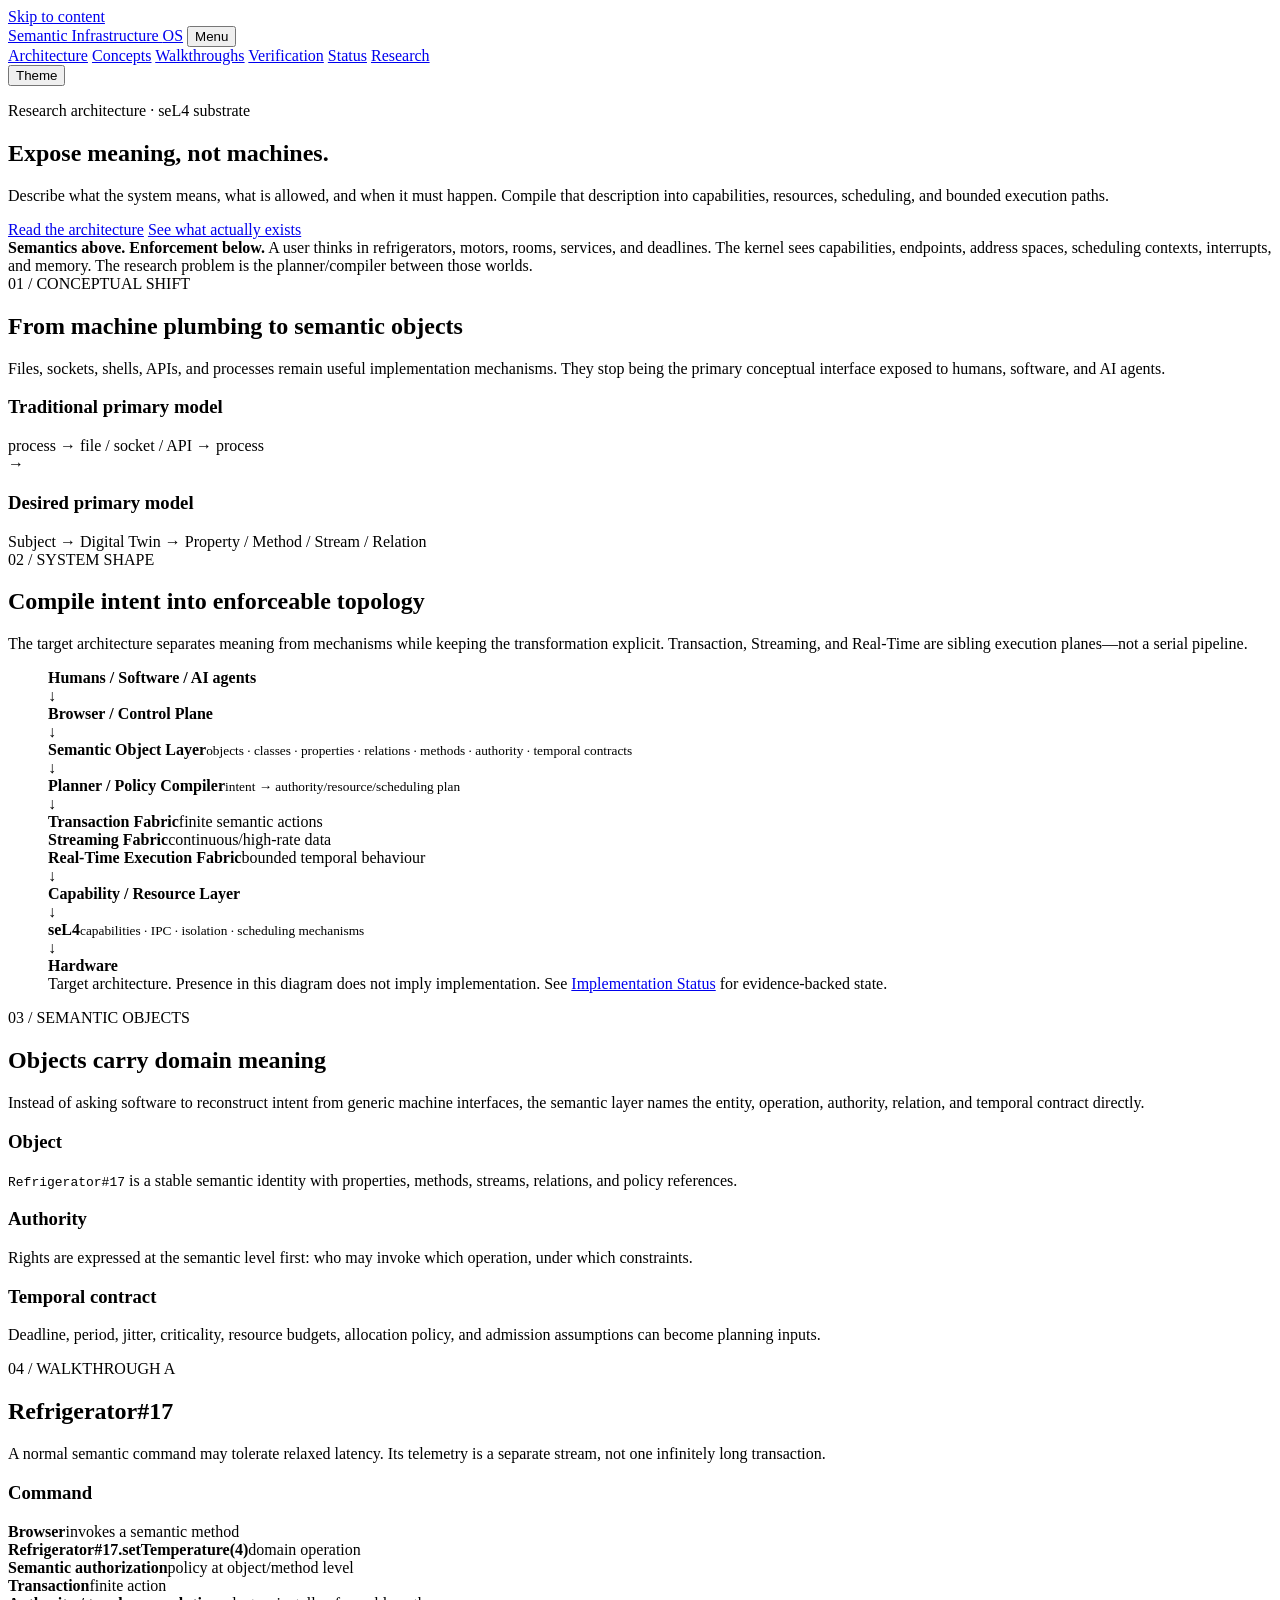
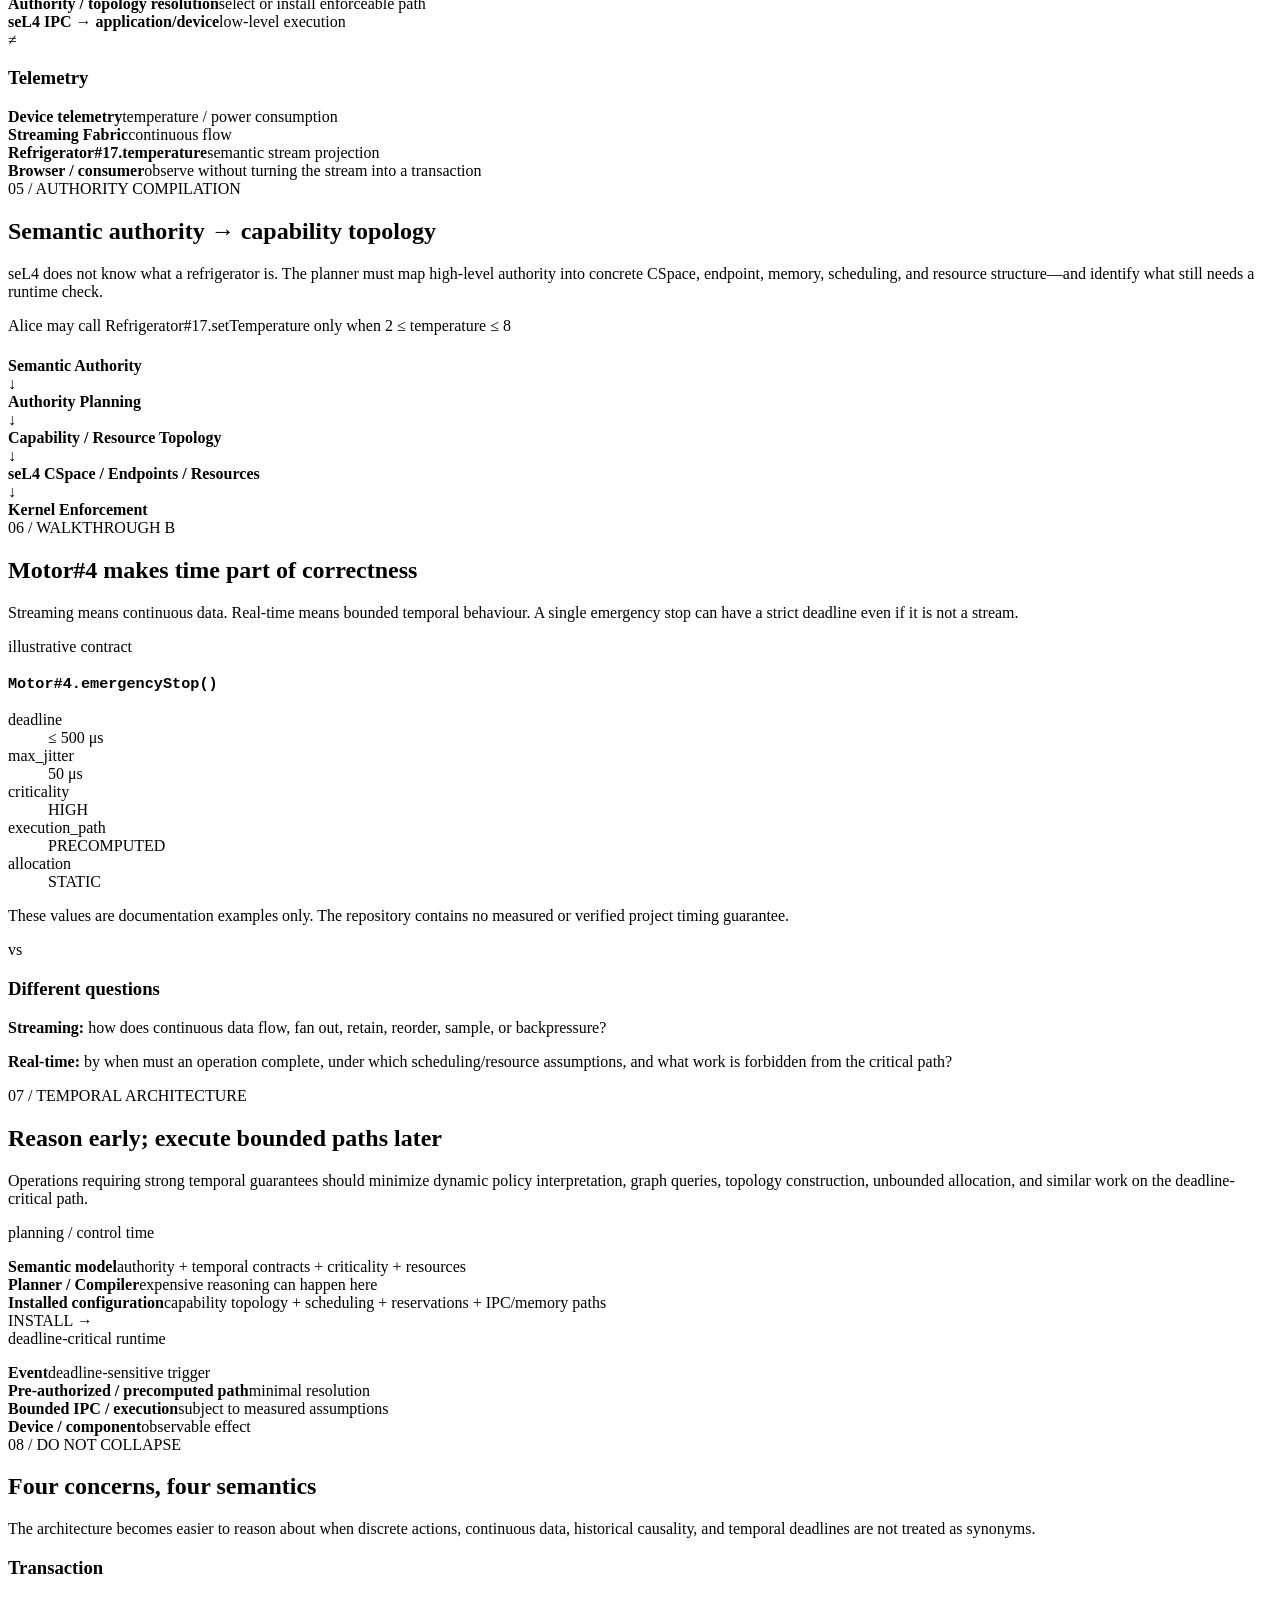
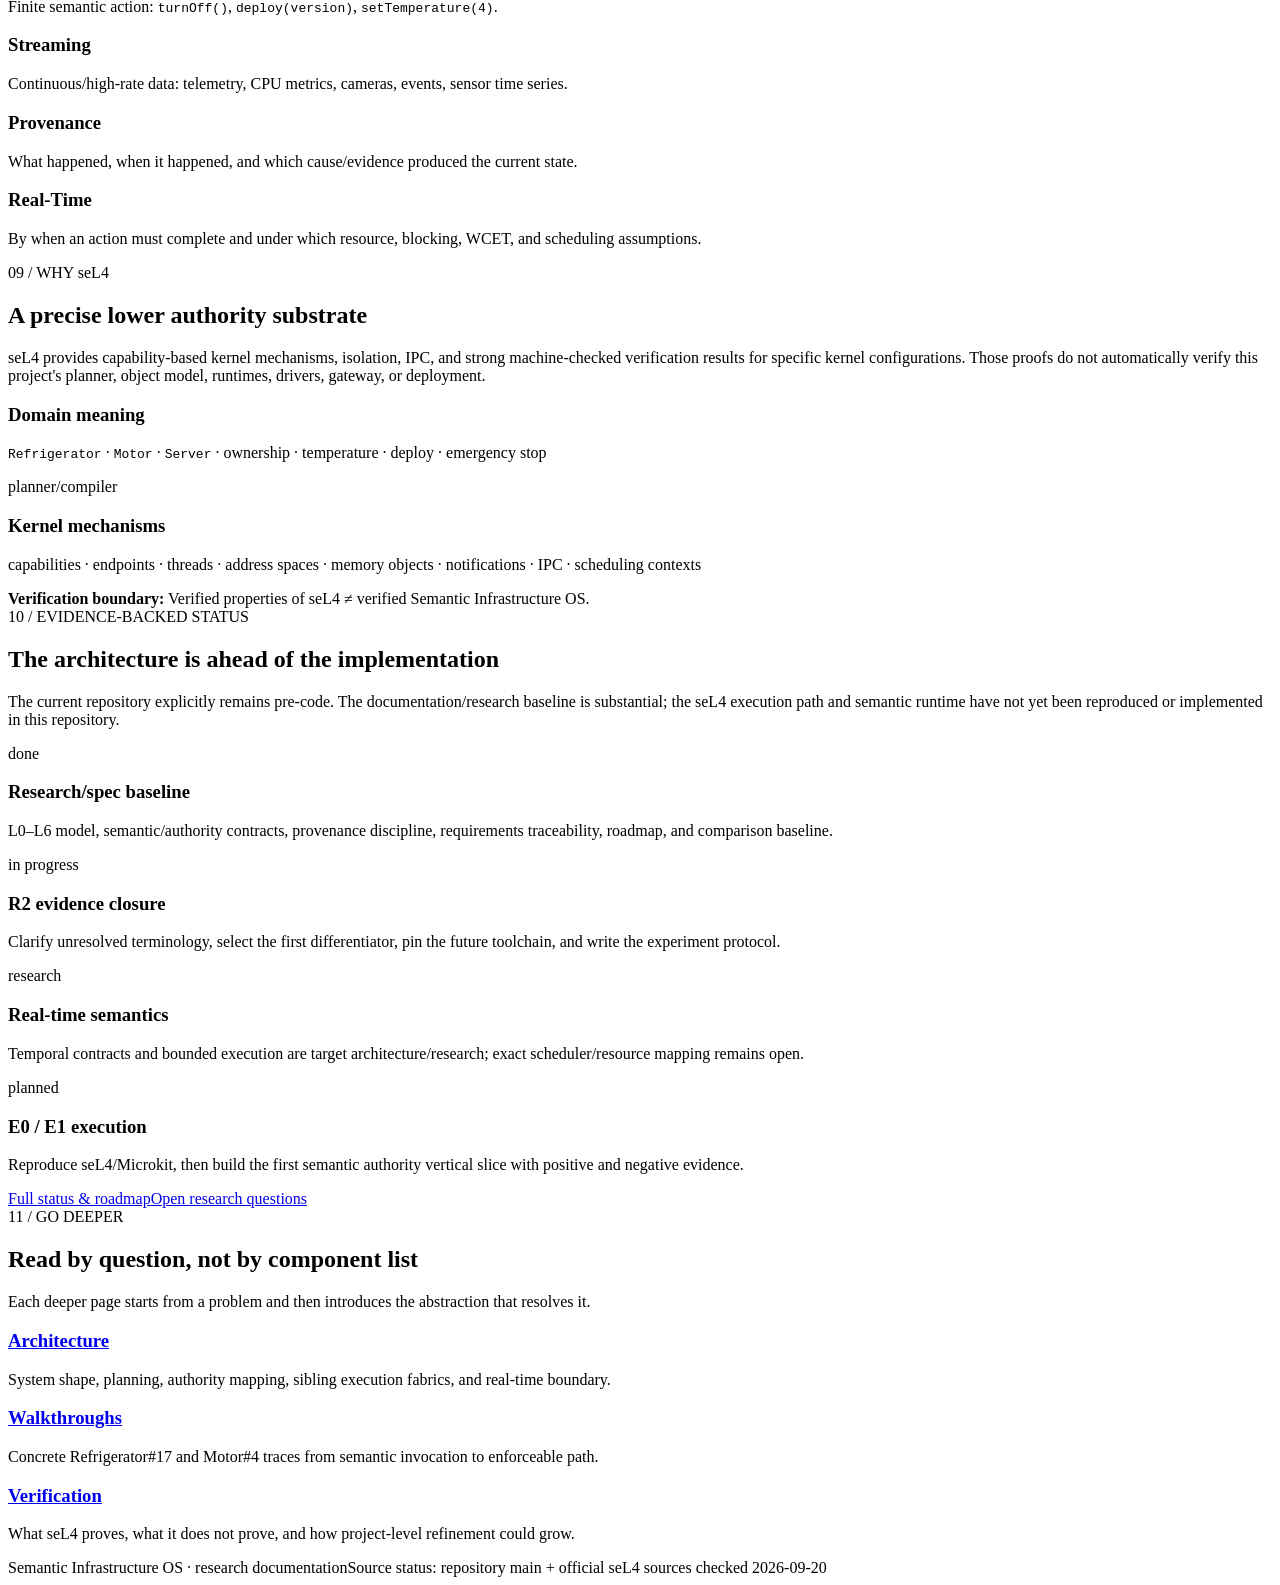
==== index.html @ 45f44ca2 "Publish index.html" ====
<!doctype html>
<html lang="en">
<head>
  <meta charset="utf-8">
  <meta name="viewport" content="width=device-width, initial-scale=1">
  <meta name="description" content="Semantic Infrastructure OS: semantic objects, authority, temporal planning, capability topology, and bounded execution on seL4.">
  <meta property="og:title" content="Semantic Infrastructure OS">
  <meta property="og:description" content="Semantics above. Enforcement below.">
  <title>Semantic Infrastructure OS — semantics above, enforcement below</title>
  <link rel="stylesheet" href="assets/styles.css">
  <script defer src="assets/site.js"></script>
</head>
<body>
<a class="skip-link" href="#content">Skip to content</a>
<header class="site-header">
  <div class="header-inner">
    <a class="brand" href="index.html">Semantic Infrastructure <span>OS</span></a>
    <button class="icon-button nav-toggle" data-nav-toggle aria-expanded="false" aria-label="Toggle navigation">Menu</button>
    <nav class="site-nav" data-nav aria-label="Primary">
      <a href="architecture.html">Architecture</a>
      <a href="concepts.html">Concepts</a>
      <a href="walkthroughs.html">Walkthroughs</a>
      <a href="verification.html">Verification</a>
      <a href="status.html">Status</a>
      <a href="research.html">Research</a>
    </nav>
    <button class="icon-button" data-theme-toggle aria-label="Toggle color theme">Theme</button>
  </div>
</header>
<main id="content">
  <section class="hero">
    <div>
      <p class="eyebrow">Research architecture · seL4 substrate</p>
      <h1>Expose meaning, not machines.</h1>
      <p class="lede">Describe what the system means, what is allowed, and when it must happen. Compile that description into capabilities, resources, scheduling, and bounded execution paths.</p>
      <div class="hero-actions">
        <a class="button primary" href="#architecture">Read the architecture</a>
        <a class="button" href="status.html">See what actually exists</a>
      </div>
    </div>
    <aside class="hero-aside">
      <strong>Semantics above. Enforcement below.</strong>
      A user thinks in refrigerators, motors, rooms, services, and deadlines. The kernel sees capabilities, endpoints, address spaces, scheduling contexts, interrupts, and memory. The research problem is the planner/compiler between those worlds.
    </aside>
  </section>

  <section class="section compact" id="problem">
    <div class="section-intro">
      <div><span class="kicker">01 / CONCEPTUAL SHIFT</span><h2>From machine plumbing to semantic objects</h2></div>
      <p>Files, sockets, shells, APIs, and processes remain useful implementation mechanisms. They stop being the primary conceptual interface exposed to humans, software, and AI agents.</p>
    </div>
    <div class="compare">
      <div class="panel">
        <h3>Traditional primary model</h3>
        <span class="code-line">process → file / socket / API → process</span>
      </div>
      <div class="compare-divider" aria-hidden="true">→</div>
      <div class="panel">
        <h3>Desired primary model</h3>
        <span class="code-line">Subject → Digital Twin → Property / Method / Stream / Relation</span>
      </div>
    </div>
  </section>

  <section class="section" id="architecture">
    <div class="section-intro">
      <div><span class="kicker">02 / SYSTEM SHAPE</span><h2>Compile intent into enforceable topology</h2></div>
      <p>The target architecture separates meaning from mechanisms while keeping the transformation explicit. Transaction, Streaming, and Real-Time are sibling execution planes—not a serial pipeline.</p>
    </div>
    <figure class="architecture" data-testid="main-architecture">
      <div class="arch-stack">
        <div class="arch-box"><strong>Humans / Software / AI agents</strong></div>
        <div class="arrow">↓</div>
        <div class="arch-box"><strong>Browser / Control Plane</strong></div>
        <div class="arrow">↓</div>
        <div class="arch-box semantic"><strong>Semantic Object Layer</strong><small>objects · classes · properties · relations · methods · authority · temporal contracts</small></div>
        <div class="arrow">↓</div>
        <div class="arch-box"><strong>Planner / Policy Compiler</strong><small>intent → authority/resource/scheduling plan</small></div>
        <div class="arrow">↓</div>
        <div class="execution-planes" aria-label="Sibling execution planes">
          <div class="execution-plane"><strong>Transaction Fabric</strong><span>finite semantic actions</span></div>
          <div class="execution-plane"><strong>Streaming Fabric</strong><span>continuous/high-rate data</span></div>
          <div class="execution-plane rt"><strong>Real-Time Execution Fabric</strong><span>bounded temporal behaviour</span></div>
        </div>
        <div class="arrow">↓</div>
        <div class="arch-box"><strong>Capability / Resource Layer</strong></div>
        <div class="arrow">↓</div>
        <div class="arch-box"><strong>seL4</strong><small>capabilities · IPC · isolation · scheduling mechanisms</small></div>
        <div class="arrow">↓</div>
        <div class="arch-box"><strong>Hardware</strong></div>
      </div>
      <figcaption class="arch-caption">Target architecture. Presence in this diagram does not imply implementation. See <a href="status.html">Implementation Status</a> for evidence-backed state.</figcaption>
    </figure>
  </section>

  <section class="section" id="semantic-model">
    <div class="section-intro">
      <div><span class="kicker">03 / SEMANTIC OBJECTS</span><h2>Objects carry domain meaning</h2></div>
      <p>Instead of asking software to reconstruct intent from generic machine interfaces, the semantic layer names the entity, operation, authority, relation, and temporal contract directly.</p>
    </div>
    <div class="card-grid">
      <article class="card"><h3>Object</h3><p><code>Refrigerator#17</code> is a stable semantic identity with properties, methods, streams, relations, and policy references.</p></article>
      <article class="card"><h3>Authority</h3><p>Rights are expressed at the semantic level first: who may invoke which operation, under which constraints.</p></article>
      <article class="card"><h3>Temporal contract</h3><p>Deadline, period, jitter, criticality, resource budgets, allocation policy, and admission assumptions can become planning inputs.</p></article>
    </div>
  </section>

  <section class="section" id="refrigerator">
    <div class="section-intro">
      <div><span class="kicker">04 / WALKTHROUGH A</span><h2>Refrigerator#17</h2></div>
      <p>A normal semantic command may tolerate relaxed latency. Its telemetry is a separate stream, not one infinitely long transaction.</p>
    </div>
    <div class="compare">
      <div class="panel">
        <h3>Command</h3>
        <div class="trace">
          <div class="trace-step"><div><strong>Browser</strong><span>invokes a semantic method</span></div></div>
          <div class="trace-step"><div><strong>Refrigerator#17.setTemperature(4)</strong><span>domain operation</span></div></div>
          <div class="trace-step"><div><strong>Semantic authorization</strong><span>policy at object/method level</span></div></div>
          <div class="trace-step"><div><strong>Transaction</strong><span>finite action</span></div></div>
          <div class="trace-step"><div><strong>Authority / topology resolution</strong><span>select or install enforceable path</span></div></div>
          <div class="trace-step"><div><strong>seL4 IPC → application/device</strong><span>low-level execution</span></div></div>
        </div>
      </div>
      <div class="compare-divider" aria-hidden="true">≠</div>
      <div class="panel">
        <h3>Telemetry</h3>
        <div class="trace">
          <div class="trace-step"><div><strong>Device telemetry</strong><span>temperature / power consumption</span></div></div>
          <div class="trace-step"><div><strong>Streaming Fabric</strong><span>continuous flow</span></div></div>
          <div class="trace-step"><div><strong>Refrigerator#17.temperature</strong><span>semantic stream projection</span></div></div>
          <div class="trace-step"><div><strong>Browser / consumer</strong><span>observe without turning the stream into a transaction</span></div></div>
        </div>
      </div>
    </div>
  </section>

  <section class="section" id="authority">
    <div class="section-intro">
      <div><span class="kicker">05 / AUTHORITY COMPILATION</span><h2>Semantic authority → capability topology</h2></div>
      <p>seL4 does not know what a refrigerator is. The planner must map high-level authority into concrete CSpace, endpoint, memory, scheduling, and resource structure—and identify what still needs a runtime check.</p>
    </div>
    <div class="panel">
      <p class="code-line">Alice may call Refrigerator#17.setTemperature only when 2 ≤ temperature ≤ 8</p>
      <div class="arch-stack" style="margin-top:1.4rem" data-testid="authority-diagram">
        <div class="arch-box semantic"><strong>Semantic Authority</strong></div><div class="arrow">↓</div>
        <div class="arch-box"><strong>Authority Planning</strong></div><div class="arrow">↓</div>
        <div class="arch-box"><strong>Capability / Resource Topology</strong></div><div class="arrow">↓</div>
        <div class="arch-box"><strong>seL4 CSpace / Endpoints / Resources</strong></div><div class="arrow">↓</div>
        <div class="arch-box"><strong>Kernel Enforcement</strong></div>
      </div>
    </div>
  </section>

  <section class="section" id="motor">
    <div class="section-intro">
      <div><span class="kicker">06 / WALKTHROUGH B</span><h2>Motor#4 makes time part of correctness</h2></div>
      <p>Streaming means continuous data. Real-time means bounded temporal behaviour. A single emergency stop can have a strict deadline even if it is not a stream.</p>
    </div>
    <div class="compare">
      <div class="panel">
        <span class="badge research">illustrative contract</span>
        <h3 style="margin-top:.9rem"><code>Motor#4.emergencyStop()</code></h3>
        <dl class="temporal-contract">
          <dt>deadline</dt><dd>≤ 500 μs</dd>
          <dt>max_jitter</dt><dd>50 μs</dd>
          <dt>criticality</dt><dd>HIGH</dd>
          <dt>execution_path</dt><dd>PRECOMPUTED</dd>
          <dt>allocation</dt><dd>STATIC</dd>
        </dl>
        <p class="arch-caption">These values are documentation examples only. The repository contains no measured or verified project timing guarantee.</p>
      </div>
      <div class="compare-divider" aria-hidden="true">vs</div>
      <div class="panel">
        <h3>Different questions</h3>
        <p><strong>Streaming:</strong> how does continuous data flow, fan out, retain, reorder, sample, or backpressure?</p>
        <p><strong>Real-time:</strong> by when must an operation complete, under which scheduling/resource assumptions, and what work is forbidden from the critical path?</p>
      </div>
    </div>
  </section>

  <section class="section" id="planning-runtime">
    <div class="section-intro">
      <div><span class="kicker">07 / TEMPORAL ARCHITECTURE</span><h2>Reason early; execute bounded paths later</h2></div>
      <p>Operations requiring strong temporal guarantees should minimize dynamic policy interpretation, graph queries, topology construction, unbounded allocation, and similar work on the deadline-critical path.</p>
    </div>
    <div class="compare" data-testid="planning-runtime-diagram">
      <div class="panel">
        <span class="badge research">planning / control time</span>
        <div class="trace" style="margin-top:1rem">
          <div class="trace-step"><div><strong>Semantic model</strong><span>authority + temporal contracts + criticality + resources</span></div></div>
          <div class="trace-step"><div><strong>Planner / Compiler</strong><span>expensive reasoning can happen here</span></div></div>
          <div class="trace-step"><div><strong>Installed configuration</strong><span>capability topology + scheduling + reservations + IPC/memory paths</span></div></div>
        </div>
      </div>
      <div class="compare-divider" aria-hidden="true">INSTALL →</div>
      <div class="panel">
        <span class="badge planned">deadline-critical runtime</span>
        <div class="trace" style="margin-top:1rem">
          <div class="trace-step"><div><strong>Event</strong><span>deadline-sensitive trigger</span></div></div>
          <div class="trace-step"><div><strong>Pre-authorized / precomputed path</strong><span>minimal resolution</span></div></div>
          <div class="trace-step"><div><strong>Bounded IPC / execution</strong><span>subject to measured assumptions</span></div></div>
          <div class="trace-step"><div><strong>Device / component</strong><span>observable effect</span></div></div>
        </div>
      </div>
    </div>
  </section>

  <section class="section" id="four-concerns">
    <div class="section-intro">
      <div><span class="kicker">08 / DO NOT COLLAPSE</span><h2>Four concerns, four semantics</h2></div>
      <p>The architecture becomes easier to reason about when discrete actions, continuous data, historical causality, and temporal deadlines are not treated as synonyms.</p>
    </div>
    <div class="status-grid">
      <article class="card"><h3>Transaction</h3><p>Finite semantic action: <code>turnOff()</code>, <code>deploy(version)</code>, <code>setTemperature(4)</code>.</p></article>
      <article class="card"><h3>Streaming</h3><p>Continuous/high-rate data: telemetry, CPU metrics, cameras, events, sensor time series.</p></article>
      <article class="card"><h3>Provenance</h3><p>What happened, when it happened, and which cause/evidence produced the current state.</p></article>
      <article class="card"><h3>Real-Time</h3><p>By when an action must complete and under which resource, blocking, WCET, and scheduling assumptions.</p></article>
    </div>
  </section>

  <section class="section" id="sel4">
    <div class="section-intro">
      <div><span class="kicker">09 / WHY seL4</span><h2>A precise lower authority substrate</h2></div>
      <p>seL4 provides capability-based kernel mechanisms, isolation, IPC, and strong machine-checked verification results for specific kernel configurations. Those proofs do not automatically verify this project's planner, object model, runtimes, drivers, gateway, or deployment.</p>
    </div>
    <div class="compare">
      <div class="panel"><h3>Domain meaning</h3><p><code>Refrigerator</code> · <code>Motor</code> · <code>Server</code> · ownership · temperature · deploy · emergency stop</p></div>
      <div class="compare-divider" aria-hidden="true">planner/compiler</div>
      <div class="panel"><h3>Kernel mechanisms</h3><p>capabilities · endpoints · threads · address spaces · memory objects · notifications · IPC · scheduling contexts</p></div>
    </div>
    <div class="callout" style="margin-top:1rem"><strong>Verification boundary:</strong> Verified properties of seL4 ≠ verified Semantic Infrastructure OS.</div>
  </section>

  <section class="section" id="status">
    <div class="section-intro">
      <div><span class="kicker">10 / EVIDENCE-BACKED STATUS</span><h2>The architecture is ahead of the implementation</h2></div>
      <p>The current repository explicitly remains pre-code. The documentation/research baseline is substantial; the seL4 execution path and semantic runtime have not yet been reproduced or implemented in this repository.</p>
    </div>
    <div class="status-grid">
      <article class="card status-card done"><span class="status-label done">done</span><h3>Research/spec baseline</h3><p>L0–L6 model, semantic/authority contracts, provenance discipline, requirements traceability, roadmap, and comparison baseline.</p></article>
      <article class="card status-card progress"><span class="status-label progress">in progress</span><h3>R2 evidence closure</h3><p>Clarify unresolved terminology, select the first differentiator, pin the future toolchain, and write the experiment protocol.</p></article>
      <article class="card status-card research"><span class="status-label research">research</span><h3>Real-time semantics</h3><p>Temporal contracts and bounded execution are target architecture/research; exact scheduler/resource mapping remains open.</p></article>
      <article class="card status-card planned"><span class="status-label planned">planned</span><h3>E0 / E1 execution</h3><p>Reproduce seL4/Microkit, then build the first semantic authority vertical slice with positive and negative evidence.</p></article>
    </div>
    <div class="hero-actions"><a class="button primary" href="status.html">Full status & roadmap</a><a class="button" href="research.html">Open research questions</a></div>
  </section>

  <section class="section" id="entry-points">
    <div class="section-intro">
      <div><span class="kicker">11 / GO DEEPER</span><h2>Read by question, not by component list</h2></div>
      <p>Each deeper page starts from a problem and then introduces the abstraction that resolves it.</p>
    </div>
    <div class="card-grid">
      <article class="card"><h3><a href="architecture.html">Architecture</a></h3><p>System shape, planning, authority mapping, sibling execution fabrics, and real-time boundary.</p></article>
      <article class="card"><h3><a href="walkthroughs.html">Walkthroughs</a></h3><p>Concrete Refrigerator#17 and Motor#4 traces from semantic invocation to enforceable path.</p></article>
      <article class="card"><h3><a href="verification.html">Verification</a></h3><p>What seL4 proves, what it does not prove, and how project-level refinement could grow.</p></article>
    </div>
  </section>
</main>
<footer class="site-footer"><div class="footer-inner"><span>Semantic Infrastructure OS · research documentation</span><span>Source status: repository main + official seL4 sources checked 2026-09-20</span></div></footer>
</body>
</html>
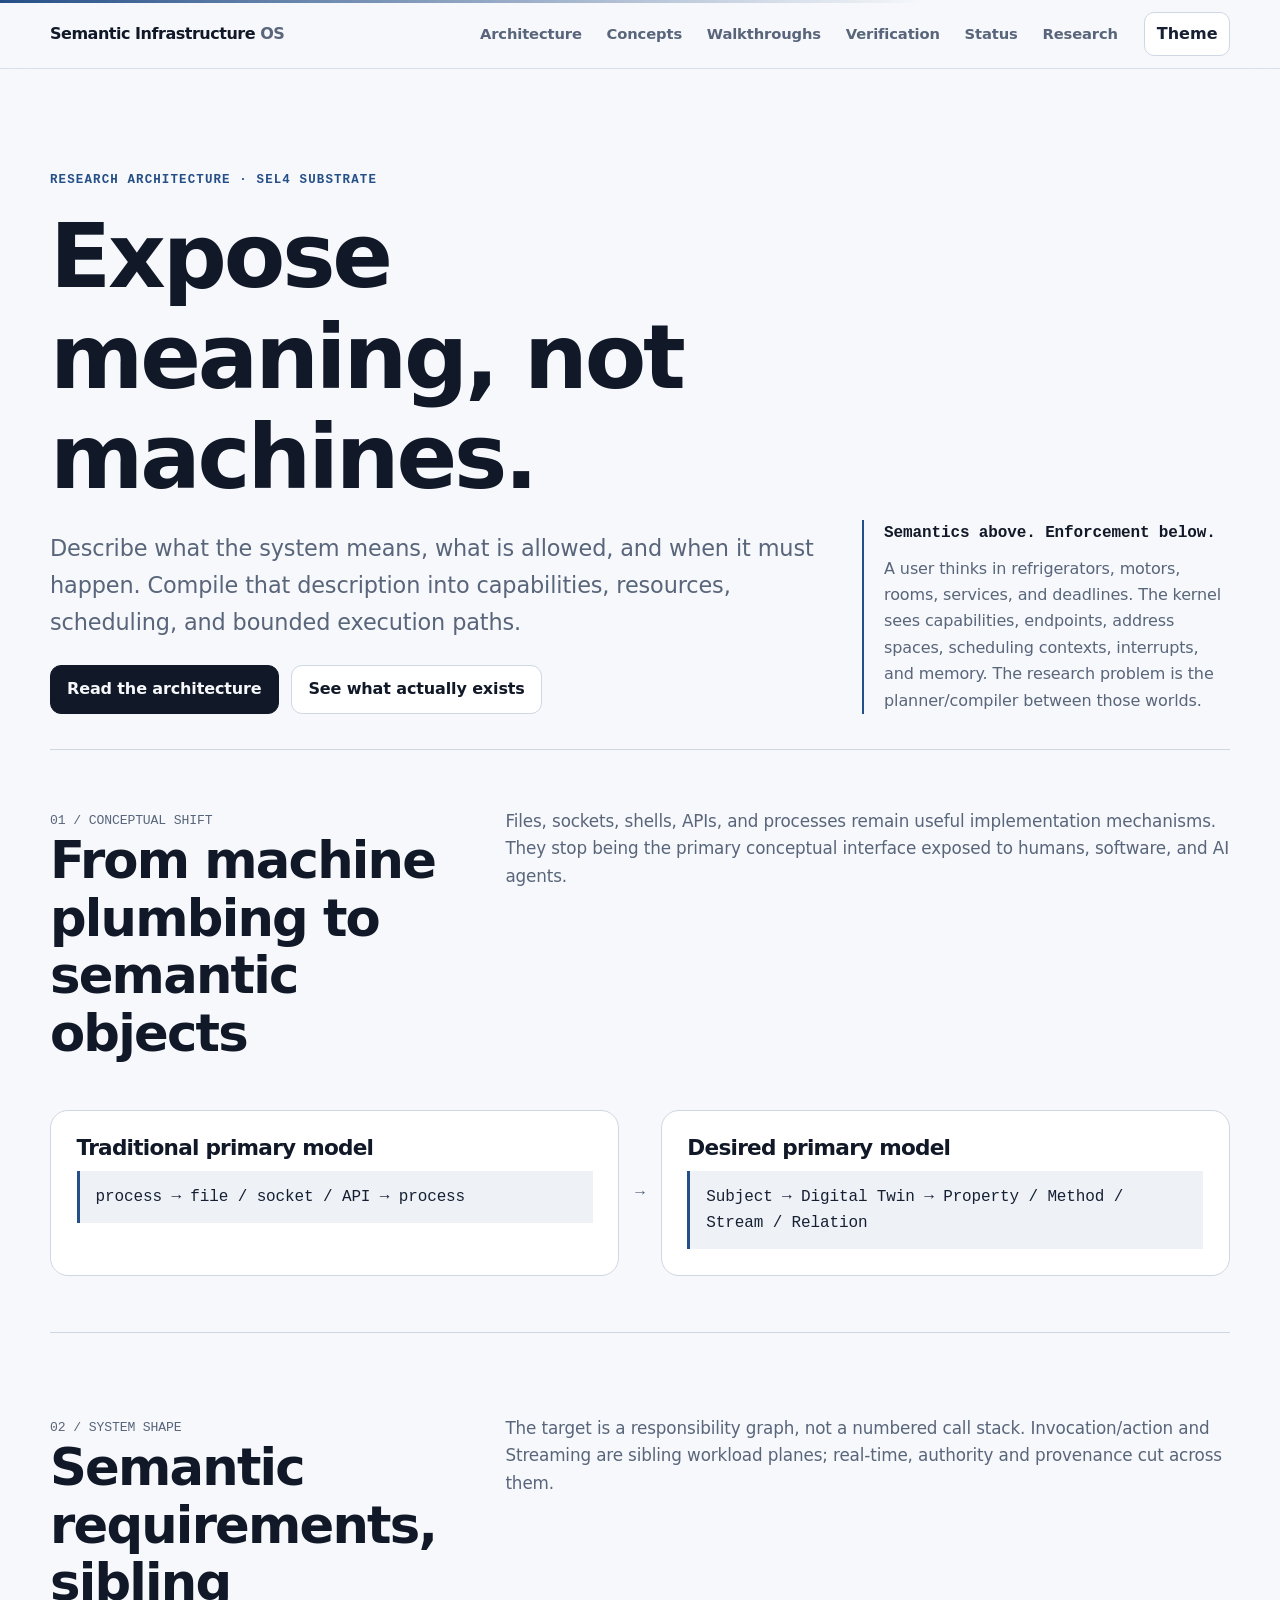
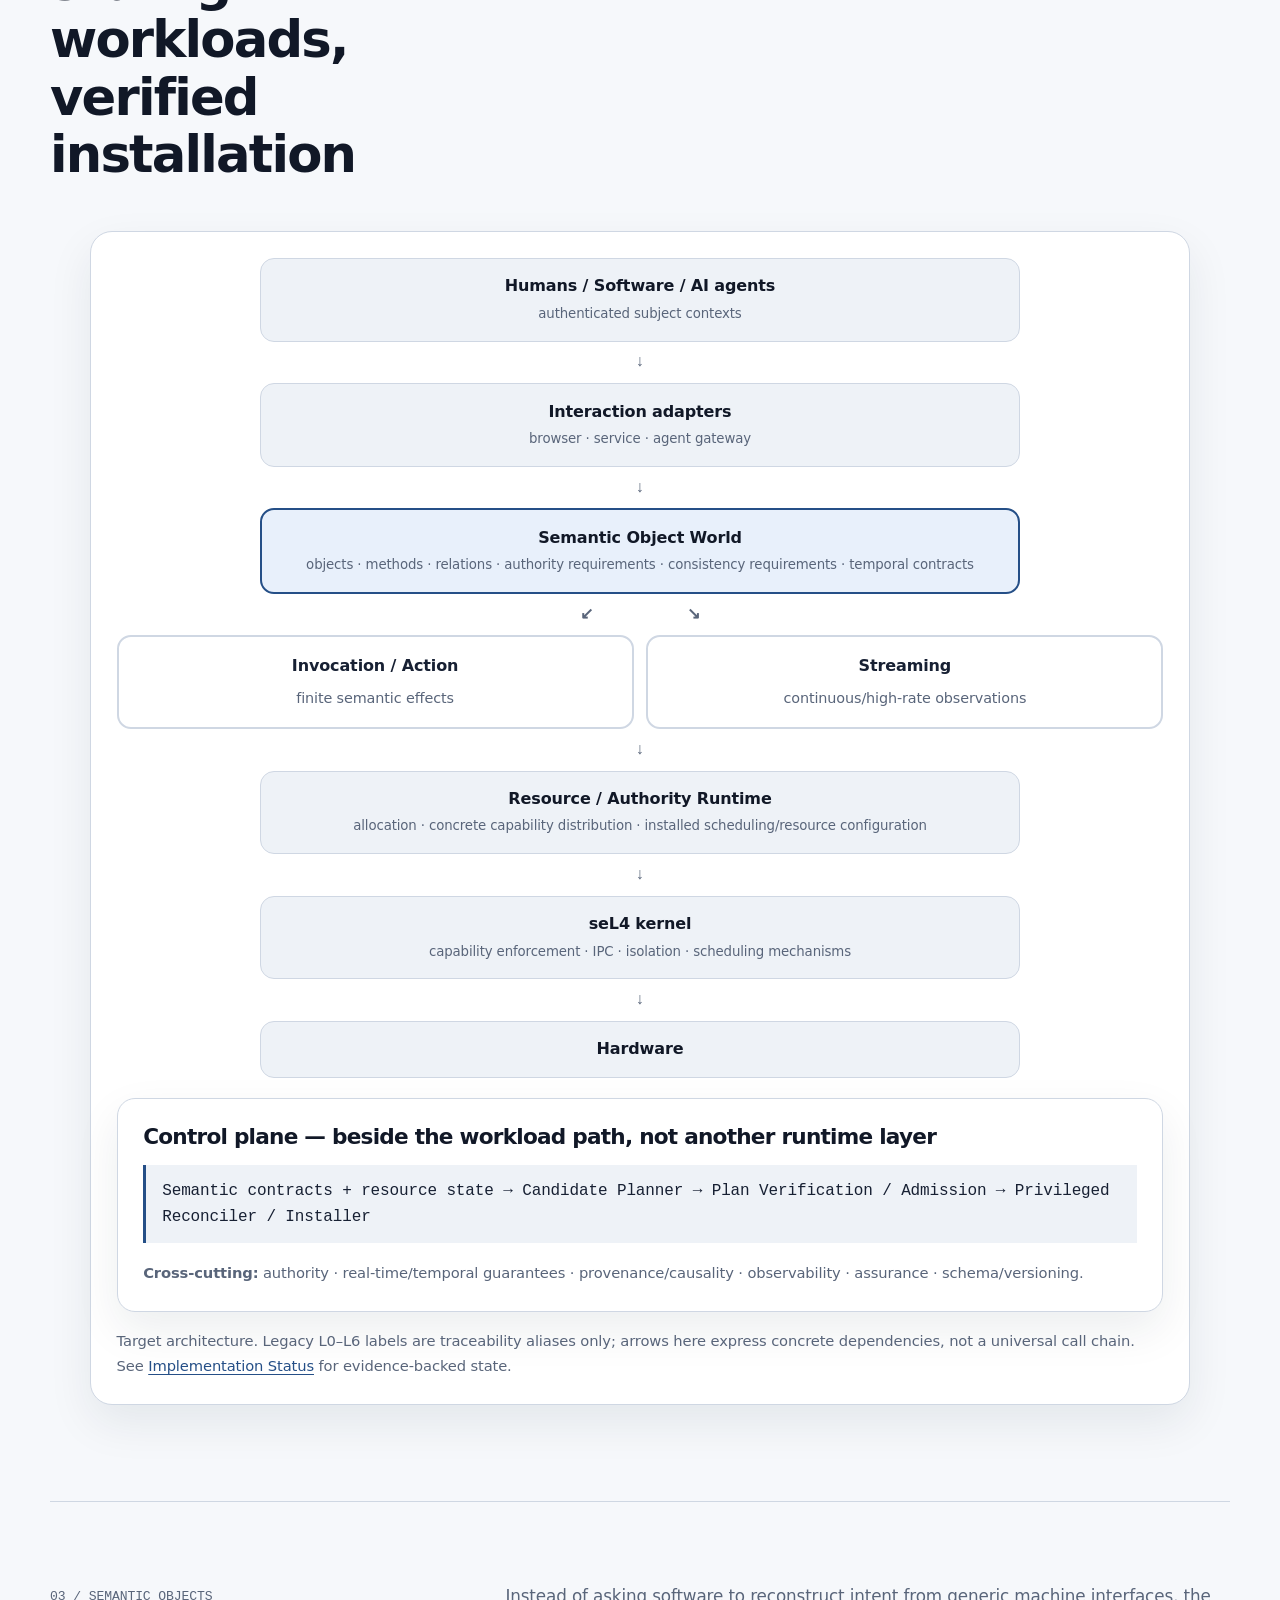
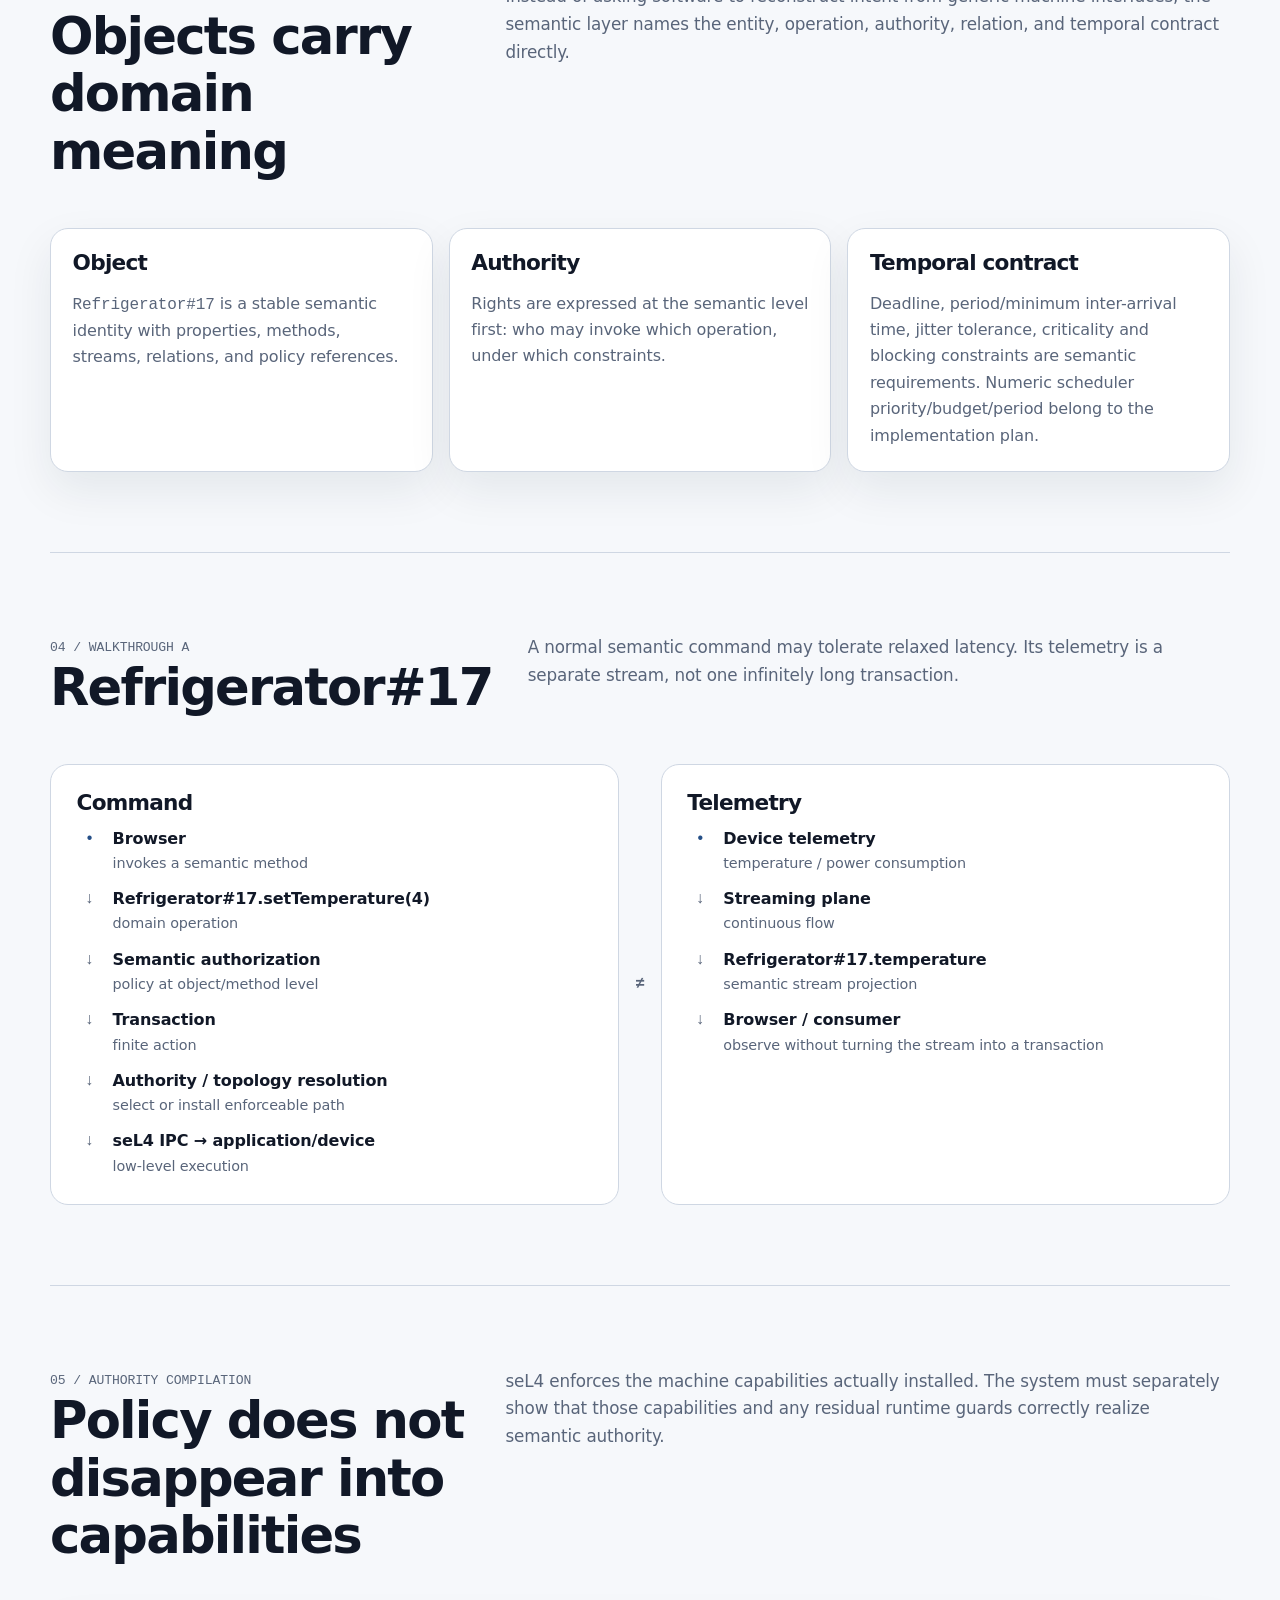
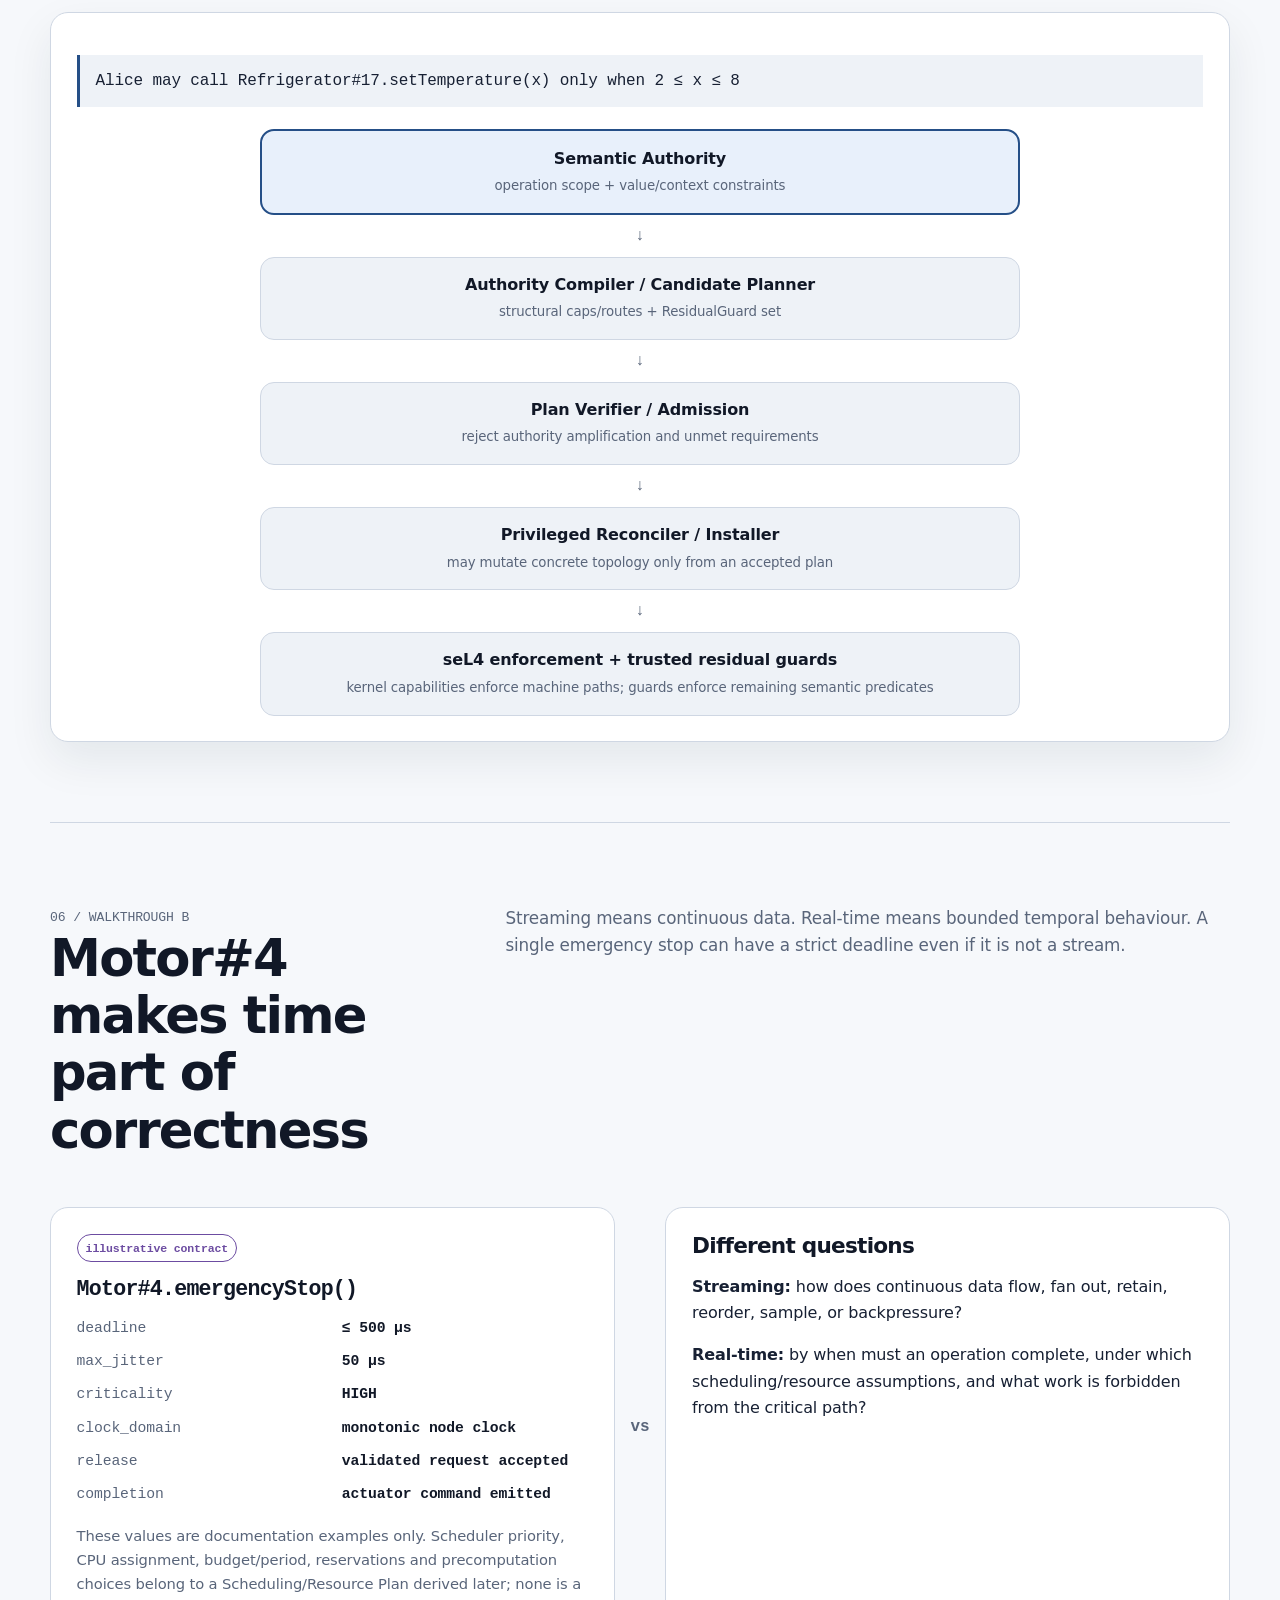
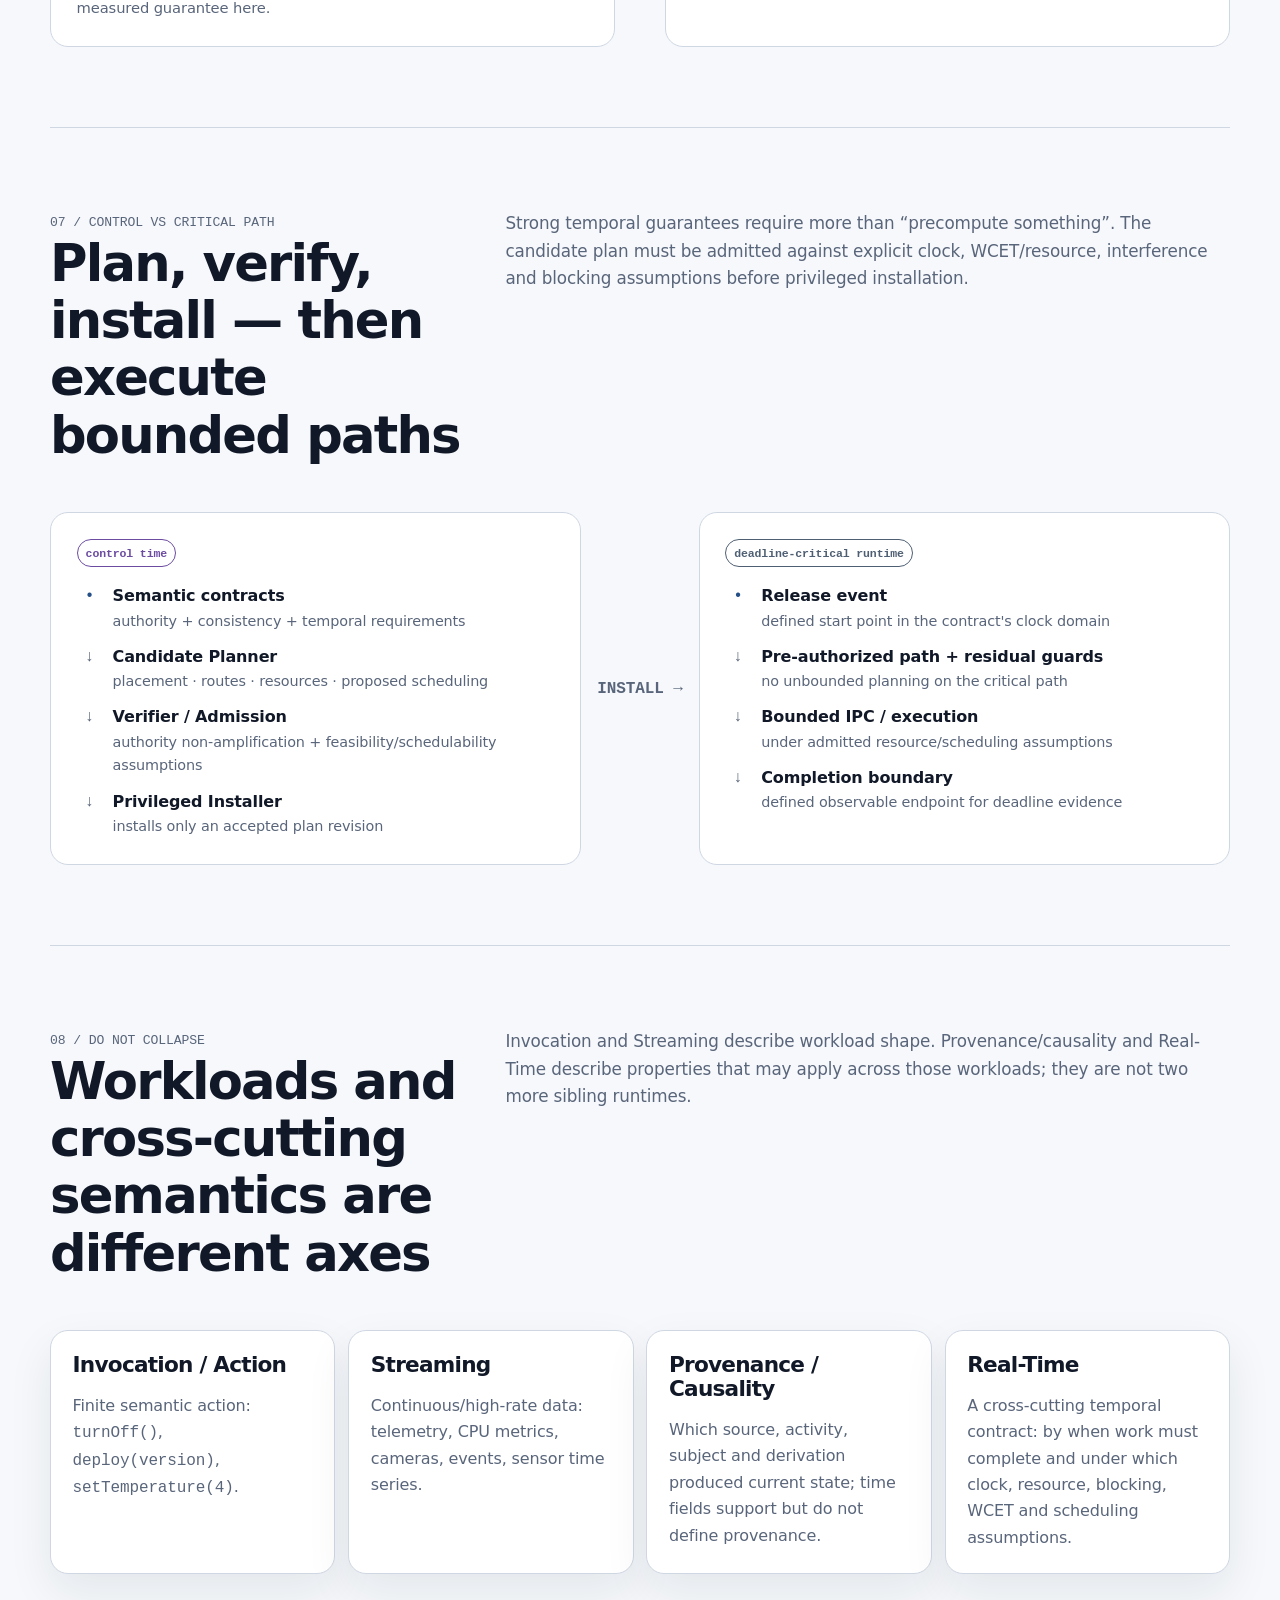
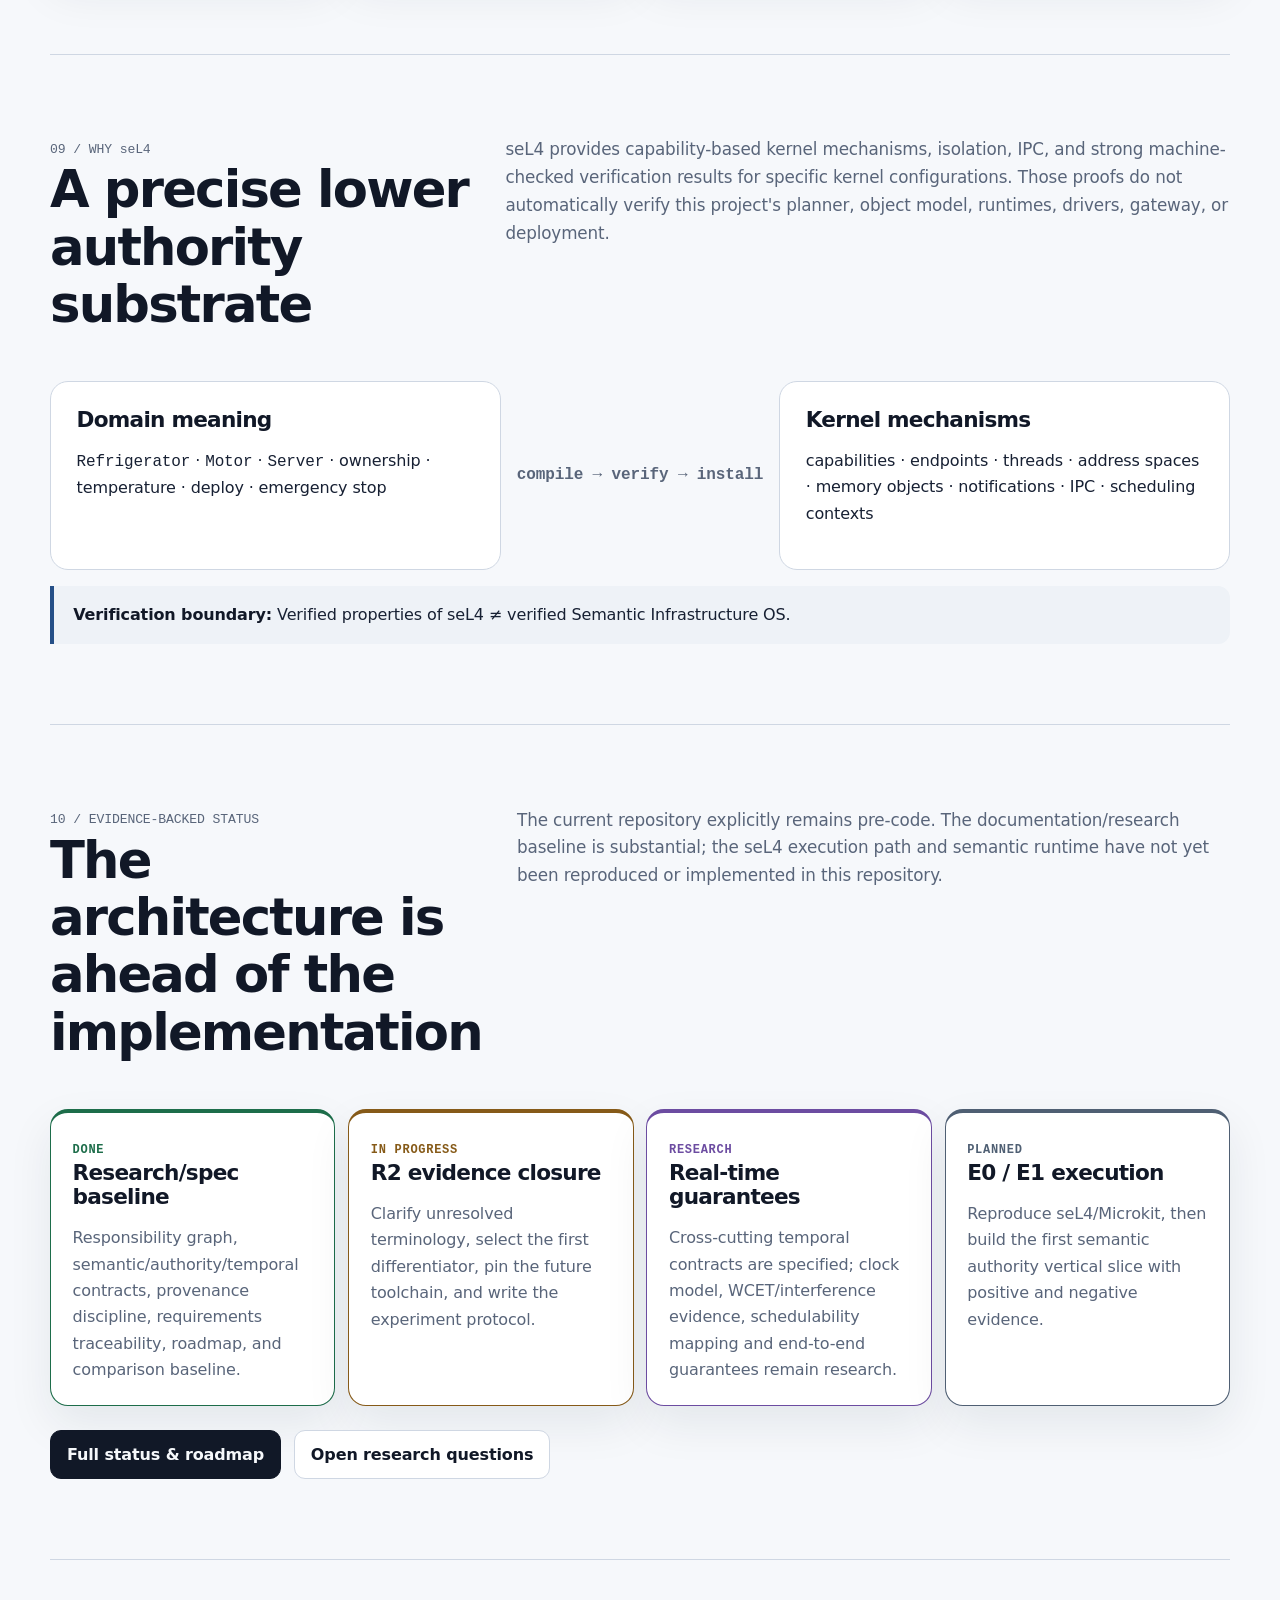
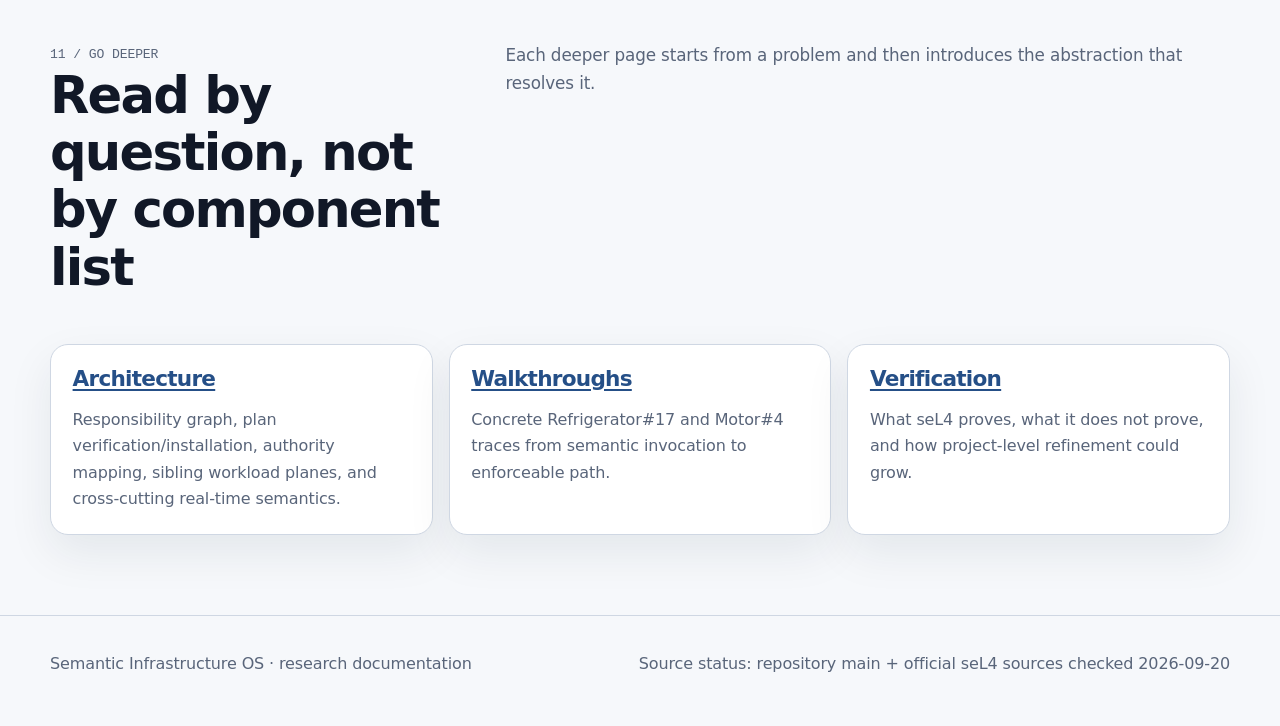
==== commit 7ce9ffc9: "Sync corrected Semantic Infrastructure OS architecture" ====
--- a/index.html
+++ b/index.html
@@ -7,6 +7,7 @@
   <meta property="og:title" content="Semantic Infrastructure OS">
   <meta property="og:description" content="Semantics above. Enforcement below.">
   <title>Semantic Infrastructure OS — semantics above, enforcement below</title>
+  <link rel="icon" href="favicon.svg" type="image/svg+xml">
   <link rel="stylesheet" href="assets/styles.css">
   <script defer src="assets/site.js"></script>
 </head>
@@ -64,32 +65,34 @@
 
   <section class="section" id="architecture">
     <div class="section-intro">
-      <div><span class="kicker">02 / SYSTEM SHAPE</span><h2>Compile intent into enforceable topology</h2></div>
-      <p>The target architecture separates meaning from mechanisms while keeping the transformation explicit. Transaction, Streaming, and Real-Time are sibling execution planes—not a serial pipeline.</p>
+      <div><span class="kicker">02 / SYSTEM SHAPE</span><h2>Semantic requirements, sibling workloads, verified installation</h2></div>
+      <p>The target is a responsibility graph, not a numbered call stack. Invocation/action and Streaming are sibling workload planes; real-time, authority and provenance cut across them.</p>
     </div>
     <figure class="architecture" data-testid="main-architecture">
       <div class="arch-stack">
-        <div class="arch-box"><strong>Humans / Software / AI agents</strong></div>
-        <div class="arrow">↓</div>
-        <div class="arch-box"><strong>Browser / Control Plane</strong></div>
-        <div class="arrow">↓</div>
-        <div class="arch-box semantic"><strong>Semantic Object Layer</strong><small>objects · classes · properties · relations · methods · authority · temporal contracts</small></div>
-        <div class="arrow">↓</div>
-        <div class="arch-box"><strong>Planner / Policy Compiler</strong><small>intent → authority/resource/scheduling plan</small></div>
-        <div class="arrow">↓</div>
-        <div class="execution-planes" aria-label="Sibling execution planes">
-          <div class="execution-plane"><strong>Transaction Fabric</strong><span>finite semantic actions</span></div>
-          <div class="execution-plane"><strong>Streaming Fabric</strong><span>continuous/high-rate data</span></div>
-          <div class="execution-plane rt"><strong>Real-Time Execution Fabric</strong><span>bounded temporal behaviour</span></div>
-        </div>
-        <div class="arrow">↓</div>
-        <div class="arch-box"><strong>Capability / Resource Layer</strong></div>
-        <div class="arrow">↓</div>
-        <div class="arch-box"><strong>seL4</strong><small>capabilities · IPC · isolation · scheduling mechanisms</small></div>
+        <div class="arch-box"><strong>Humans / Software / AI agents</strong><small>authenticated subject contexts</small></div>
+        <div class="arrow">↓</div>
+        <div class="arch-box"><strong>Interaction adapters</strong><small>browser · service · agent gateway</small></div>
+        <div class="arrow">↓</div>
+        <div class="arch-box semantic"><strong>Semantic Object World</strong><small>objects · methods · relations · authority requirements · consistency requirements · temporal contracts</small></div>
+        <div class="arrow">↙ &nbsp;&nbsp;&nbsp;&nbsp;&nbsp;&nbsp;&nbsp;&nbsp; ↘</div>
+        <div class="execution-planes" aria-label="Sibling workload planes">
+          <div class="execution-plane"><strong>Invocation / Action</strong><span>finite semantic effects</span></div>
+          <div class="execution-plane"><strong>Streaming</strong><span>continuous/high-rate observations</span></div>
+        </div>
+        <div class="arrow">↓</div>
+        <div class="arch-box"><strong>Resource / Authority Runtime</strong><small>allocation · concrete capability distribution · installed scheduling/resource configuration</small></div>
+        <div class="arrow">↓</div>
+        <div class="arch-box"><strong>seL4 kernel</strong><small>capability enforcement · IPC · isolation · scheduling mechanisms</small></div>
         <div class="arrow">↓</div>
         <div class="arch-box"><strong>Hardware</strong></div>
       </div>
-      <figcaption class="arch-caption">Target architecture. Presence in this diagram does not imply implementation. See <a href="status.html">Implementation Status</a> for evidence-backed state.</figcaption>
+      <div class="panel" style="margin-top:1.25rem">
+        <h3>Control plane — beside the workload path, not another runtime layer</h3>
+        <p class="code-line">Semantic contracts + resource state → Candidate Planner → Plan Verification / Admission → Privileged Reconciler / Installer</p>
+        <p class="arch-caption"><strong>Cross-cutting:</strong> authority · real-time/temporal guarantees · provenance/causality · observability · assurance · schema/versioning.</p>
+      </div>
+      <figcaption class="arch-caption">Target architecture. Legacy L0–L6 labels are traceability aliases only; arrows here express concrete dependencies, not a universal call chain. See <a href="status.html">Implementation Status</a> for evidence-backed state.</figcaption>
     </figure>
   </section>
 
@@ -101,7 +104,7 @@
     <div class="card-grid">
       <article class="card"><h3>Object</h3><p><code>Refrigerator#17</code> is a stable semantic identity with properties, methods, streams, relations, and policy references.</p></article>
       <article class="card"><h3>Authority</h3><p>Rights are expressed at the semantic level first: who may invoke which operation, under which constraints.</p></article>
-      <article class="card"><h3>Temporal contract</h3><p>Deadline, period, jitter, criticality, resource budgets, allocation policy, and admission assumptions can become planning inputs.</p></article>
+      <article class="card"><h3>Temporal contract</h3><p>Deadline, period/minimum inter-arrival time, jitter tolerance, criticality and blocking constraints are semantic requirements. Numeric scheduler priority/budget/period belong to the implementation plan.</p></article>
     </div>
   </section>
 
@@ -127,7 +130,7 @@
         <h3>Telemetry</h3>
         <div class="trace">
           <div class="trace-step"><div><strong>Device telemetry</strong><span>temperature / power consumption</span></div></div>
-          <div class="trace-step"><div><strong>Streaming Fabric</strong><span>continuous flow</span></div></div>
+          <div class="trace-step"><div><strong>Streaming plane</strong><span>continuous flow</span></div></div>
           <div class="trace-step"><div><strong>Refrigerator#17.temperature</strong><span>semantic stream projection</span></div></div>
           <div class="trace-step"><div><strong>Browser / consumer</strong><span>observe without turning the stream into a transaction</span></div></div>
         </div>
@@ -137,17 +140,17 @@
 
   <section class="section" id="authority">
     <div class="section-intro">
-      <div><span class="kicker">05 / AUTHORITY COMPILATION</span><h2>Semantic authority → capability topology</h2></div>
-      <p>seL4 does not know what a refrigerator is. The planner must map high-level authority into concrete CSpace, endpoint, memory, scheduling, and resource structure—and identify what still needs a runtime check.</p>
+      <div><span class="kicker">05 / AUTHORITY COMPILATION</span><h2>Policy does not disappear into capabilities</h2></div>
+      <p>seL4 enforces the machine capabilities actually installed. The system must separately show that those capabilities and any residual runtime guards correctly realize semantic authority.</p>
     </div>
     <div class="panel">
-      <p class="code-line">Alice may call Refrigerator#17.setTemperature only when 2 ≤ temperature ≤ 8</p>
+      <p class="code-line">Alice may call Refrigerator#17.setTemperature(x) only when 2 ≤ x ≤ 8</p>
       <div class="arch-stack" style="margin-top:1.4rem" data-testid="authority-diagram">
-        <div class="arch-box semantic"><strong>Semantic Authority</strong></div><div class="arrow">↓</div>
-        <div class="arch-box"><strong>Authority Planning</strong></div><div class="arrow">↓</div>
-        <div class="arch-box"><strong>Capability / Resource Topology</strong></div><div class="arrow">↓</div>
-        <div class="arch-box"><strong>seL4 CSpace / Endpoints / Resources</strong></div><div class="arrow">↓</div>
-        <div class="arch-box"><strong>Kernel Enforcement</strong></div>
+        <div class="arch-box semantic"><strong>Semantic Authority</strong><small>operation scope + value/context constraints</small></div><div class="arrow">↓</div>
+        <div class="arch-box"><strong>Authority Compiler / Candidate Planner</strong><small>structural caps/routes + ResidualGuard set</small></div><div class="arrow">↓</div>
+        <div class="arch-box"><strong>Plan Verifier / Admission</strong><small>reject authority amplification and unmet requirements</small></div><div class="arrow">↓</div>
+        <div class="arch-box"><strong>Privileged Reconciler / Installer</strong><small>may mutate concrete topology only from an accepted plan</small></div><div class="arrow">↓</div>
+        <div class="arch-box"><strong>seL4 enforcement + trusted residual guards</strong><small>kernel capabilities enforce machine paths; guards enforce remaining semantic predicates</small></div>
       </div>
     </div>
   </section>
@@ -165,10 +168,11 @@
           <dt>deadline</dt><dd>≤ 500 μs</dd>
           <dt>max_jitter</dt><dd>50 μs</dd>
           <dt>criticality</dt><dd>HIGH</dd>
-          <dt>execution_path</dt><dd>PRECOMPUTED</dd>
-          <dt>allocation</dt><dd>STATIC</dd>
+          <dt>clock_domain</dt><dd>monotonic node clock</dd>
+          <dt>release</dt><dd>validated request accepted</dd>
+          <dt>completion</dt><dd>actuator command emitted</dd>
         </dl>
-        <p class="arch-caption">These values are documentation examples only. The repository contains no measured or verified project timing guarantee.</p>
+        <p class="arch-caption">These values are documentation examples only. Scheduler priority, CPU assignment, budget/period, reservations and precomputation choices belong to a Scheduling/Resource Plan derived later; none is a measured guarantee here.</p>
       </div>
       <div class="compare-divider" aria-hidden="true">vs</div>
       <div class="panel">
@@ -181,26 +185,27 @@
 
   <section class="section" id="planning-runtime">
     <div class="section-intro">
-      <div><span class="kicker">07 / TEMPORAL ARCHITECTURE</span><h2>Reason early; execute bounded paths later</h2></div>
-      <p>Operations requiring strong temporal guarantees should minimize dynamic policy interpretation, graph queries, topology construction, unbounded allocation, and similar work on the deadline-critical path.</p>
+      <div><span class="kicker">07 / CONTROL VS CRITICAL PATH</span><h2>Plan, verify, install — then execute bounded paths</h2></div>
+      <p>Strong temporal guarantees require more than “precompute something”. The candidate plan must be admitted against explicit clock, WCET/resource, interference and blocking assumptions before privileged installation.</p>
     </div>
     <div class="compare" data-testid="planning-runtime-diagram">
       <div class="panel">
-        <span class="badge research">planning / control time</span>
+        <span class="badge research">control time</span>
         <div class="trace" style="margin-top:1rem">
-          <div class="trace-step"><div><strong>Semantic model</strong><span>authority + temporal contracts + criticality + resources</span></div></div>
-          <div class="trace-step"><div><strong>Planner / Compiler</strong><span>expensive reasoning can happen here</span></div></div>
-          <div class="trace-step"><div><strong>Installed configuration</strong><span>capability topology + scheduling + reservations + IPC/memory paths</span></div></div>
+          <div class="trace-step"><div><strong>Semantic contracts</strong><span>authority + consistency + temporal requirements</span></div></div>
+          <div class="trace-step"><div><strong>Candidate Planner</strong><span>placement · routes · resources · proposed scheduling</span></div></div>
+          <div class="trace-step"><div><strong>Verifier / Admission</strong><span>authority non-amplification + feasibility/schedulability assumptions</span></div></div>
+          <div class="trace-step"><div><strong>Privileged Installer</strong><span>installs only an accepted plan revision</span></div></div>
         </div>
       </div>
       <div class="compare-divider" aria-hidden="true">INSTALL →</div>
       <div class="panel">
         <span class="badge planned">deadline-critical runtime</span>
         <div class="trace" style="margin-top:1rem">
-          <div class="trace-step"><div><strong>Event</strong><span>deadline-sensitive trigger</span></div></div>
-          <div class="trace-step"><div><strong>Pre-authorized / precomputed path</strong><span>minimal resolution</span></div></div>
-          <div class="trace-step"><div><strong>Bounded IPC / execution</strong><span>subject to measured assumptions</span></div></div>
-          <div class="trace-step"><div><strong>Device / component</strong><span>observable effect</span></div></div>
+          <div class="trace-step"><div><strong>Release event</strong><span>defined start point in the contract's clock domain</span></div></div>
+          <div class="trace-step"><div><strong>Pre-authorized path + residual guards</strong><span>no unbounded planning on the critical path</span></div></div>
+          <div class="trace-step"><div><strong>Bounded IPC / execution</strong><span>under admitted resource/scheduling assumptions</span></div></div>
+          <div class="trace-step"><div><strong>Completion boundary</strong><span>defined observable endpoint for deadline evidence</span></div></div>
         </div>
       </div>
     </div>
@@ -208,14 +213,14 @@
 
   <section class="section" id="four-concerns">
     <div class="section-intro">
-      <div><span class="kicker">08 / DO NOT COLLAPSE</span><h2>Four concerns, four semantics</h2></div>
-      <p>The architecture becomes easier to reason about when discrete actions, continuous data, historical causality, and temporal deadlines are not treated as synonyms.</p>
+      <div><span class="kicker">08 / DO NOT COLLAPSE</span><h2>Workloads and cross-cutting semantics are different axes</h2></div>
+      <p>Invocation and Streaming describe workload shape. Provenance/causality and Real-Time describe properties that may apply across those workloads; they are not two more sibling runtimes.</p>
     </div>
     <div class="status-grid">
-      <article class="card"><h3>Transaction</h3><p>Finite semantic action: <code>turnOff()</code>, <code>deploy(version)</code>, <code>setTemperature(4)</code>.</p></article>
+      <article class="card"><h3>Invocation / Action</h3><p>Finite semantic action: <code>turnOff()</code>, <code>deploy(version)</code>, <code>setTemperature(4)</code>.</p></article>
       <article class="card"><h3>Streaming</h3><p>Continuous/high-rate data: telemetry, CPU metrics, cameras, events, sensor time series.</p></article>
-      <article class="card"><h3>Provenance</h3><p>What happened, when it happened, and which cause/evidence produced the current state.</p></article>
-      <article class="card"><h3>Real-Time</h3><p>By when an action must complete and under which resource, blocking, WCET, and scheduling assumptions.</p></article>
+      <article class="card"><h3>Provenance / Causality</h3><p>Which source, activity, subject and derivation produced current state; time fields support but do not define provenance.</p></article>
+      <article class="card"><h3>Real-Time</h3><p>A cross-cutting temporal contract: by when work must complete and under which clock, resource, blocking, WCET and scheduling assumptions.</p></article>
     </div>
   </section>
 
@@ -226,7 +231,7 @@
     </div>
     <div class="compare">
       <div class="panel"><h3>Domain meaning</h3><p><code>Refrigerator</code> · <code>Motor</code> · <code>Server</code> · ownership · temperature · deploy · emergency stop</p></div>
-      <div class="compare-divider" aria-hidden="true">planner/compiler</div>
+      <div class="compare-divider" aria-hidden="true">compile → verify → install</div>
       <div class="panel"><h3>Kernel mechanisms</h3><p>capabilities · endpoints · threads · address spaces · memory objects · notifications · IPC · scheduling contexts</p></div>
     </div>
     <div class="callout" style="margin-top:1rem"><strong>Verification boundary:</strong> Verified properties of seL4 ≠ verified Semantic Infrastructure OS.</div>
@@ -238,9 +243,9 @@
       <p>The current repository explicitly remains pre-code. The documentation/research baseline is substantial; the seL4 execution path and semantic runtime have not yet been reproduced or implemented in this repository.</p>
     </div>
     <div class="status-grid">
-      <article class="card status-card done"><span class="status-label done">done</span><h3>Research/spec baseline</h3><p>L0–L6 model, semantic/authority contracts, provenance discipline, requirements traceability, roadmap, and comparison baseline.</p></article>
+      <article class="card status-card done"><span class="status-label done">done</span><h3>Research/spec baseline</h3><p>Responsibility graph, semantic/authority/temporal contracts, provenance discipline, requirements traceability, roadmap, and comparison baseline.</p></article>
       <article class="card status-card progress"><span class="status-label progress">in progress</span><h3>R2 evidence closure</h3><p>Clarify unresolved terminology, select the first differentiator, pin the future toolchain, and write the experiment protocol.</p></article>
-      <article class="card status-card research"><span class="status-label research">research</span><h3>Real-time semantics</h3><p>Temporal contracts and bounded execution are target architecture/research; exact scheduler/resource mapping remains open.</p></article>
+      <article class="card status-card research"><span class="status-label research">research</span><h3>Real-time guarantees</h3><p>Cross-cutting temporal contracts are specified; clock model, WCET/interference evidence, schedulability mapping and end-to-end guarantees remain research.</p></article>
       <article class="card status-card planned"><span class="status-label planned">planned</span><h3>E0 / E1 execution</h3><p>Reproduce seL4/Microkit, then build the first semantic authority vertical slice with positive and negative evidence.</p></article>
     </div>
     <div class="hero-actions"><a class="button primary" href="status.html">Full status & roadmap</a><a class="button" href="research.html">Open research questions</a></div>
@@ -252,7 +257,7 @@
       <p>Each deeper page starts from a problem and then introduces the abstraction that resolves it.</p>
     </div>
     <div class="card-grid">
-      <article class="card"><h3><a href="architecture.html">Architecture</a></h3><p>System shape, planning, authority mapping, sibling execution fabrics, and real-time boundary.</p></article>
+      <article class="card"><h3><a href="architecture.html">Architecture</a></h3><p>Responsibility graph, plan verification/installation, authority mapping, sibling workload planes, and cross-cutting real-time semantics.</p></article>
       <article class="card"><h3><a href="walkthroughs.html">Walkthroughs</a></h3><p>Concrete Refrigerator#17 and Motor#4 traces from semantic invocation to enforceable path.</p></article>
       <article class="card"><h3><a href="verification.html">Verification</a></h3><p>What seL4 proves, what it does not prove, and how project-level refinement could grow.</p></article>
     </div>
--- a/assets/styles.css
+++ b/assets/styles.css
@@ -0,0 +1,362 @@
+:root {
+  color-scheme: light dark;
+  --bg: #f6f8fb;
+  --surface: #ffffff;
+  --surface-2: #eef2f7;
+  --text: #172033;
+  --muted: #59657a;
+  --line: #cfd7e3;
+  --strong: #111827;
+  --accent: #254f87;
+  --accent-soft: #e8f0fb;
+  --ok: #1d6d4a;
+  --warn: #865a18;
+  --research: #6c4ca1;
+  --planned: #4f5f73;
+  --shadow: 0 18px 45px rgba(18, 32, 51, .08);
+  --radius: 18px;
+  --mono: ui-monospace, SFMono-Regular, Menlo, Monaco, Consolas, "Liberation Mono", monospace;
+  --sans: Inter, ui-sans-serif, system-ui, -apple-system, BlinkMacSystemFont, "Segoe UI", sans-serif;
+}
+
+html[data-theme="dark"] {
+  --bg: #0f141d;
+  --surface: #151c27;
+  --surface-2: #1b2533;
+  --text: #edf3fb;
+  --muted: #aab7c8;
+  --line: #324054;
+  --strong: #ffffff;
+  --accent: #86b9ff;
+  --accent-soft: #182c46;
+  --ok: #79d5ad;
+  --warn: #f0c274;
+  --research: #c3a4ff;
+  --planned: #b3c1d3;
+  --shadow: 0 18px 45px rgba(0, 0, 0, .26);
+}
+
+* { box-sizing: border-box; }
+html { scroll-behavior: smooth; }
+body {
+  margin: 0;
+  background: var(--bg);
+  color: var(--text);
+  font-family: var(--sans);
+  line-height: 1.65;
+  letter-spacing: -.008em;
+}
+body::before {
+  content: "";
+  position: fixed;
+  inset: 0 0 auto 0;
+  height: 3px;
+  background: linear-gradient(90deg, var(--accent), transparent 72%);
+  z-index: 100;
+}
+a { color: var(--accent); text-underline-offset: 3px; }
+a:hover { text-decoration-thickness: 2px; }
+button, a { -webkit-tap-highlight-color: transparent; }
+:focus-visible { outline: 3px solid var(--accent); outline-offset: 3px; border-radius: 6px; }
+
+.skip-link {
+  position: fixed;
+  left: 1rem;
+  top: -5rem;
+  z-index: 200;
+  padding: .7rem 1rem;
+  background: var(--strong);
+  color: var(--bg);
+  border-radius: 10px;
+}
+.skip-link:focus { top: 1rem; }
+
+.site-header {
+  position: sticky;
+  top: 0;
+  z-index: 50;
+  border-bottom: 1px solid color-mix(in srgb, var(--line) 75%, transparent);
+  background: color-mix(in srgb, var(--bg) 88%, transparent);
+  backdrop-filter: blur(14px);
+}
+.header-inner {
+  width: min(1180px, calc(100% - 32px));
+  margin: 0 auto;
+  min-height: 68px;
+  display: flex;
+  align-items: center;
+  gap: 1rem;
+}
+.brand {
+  color: var(--strong);
+  text-decoration: none;
+  font-weight: 800;
+  letter-spacing: -.03em;
+  white-space: nowrap;
+}
+.brand span { color: var(--muted); font-weight: 550; }
+.site-nav { display: flex; gap: .25rem; margin-left: auto; align-items: center; }
+.site-nav a {
+  color: var(--muted);
+  text-decoration: none;
+  padding: .45rem .65rem;
+  border-radius: 8px;
+  font-size: .92rem;
+  font-weight: 650;
+}
+.site-nav a[aria-current="page"], .site-nav a:hover { color: var(--strong); background: var(--surface-2); }
+.icon-button {
+  border: 1px solid var(--line);
+  background: var(--surface);
+  color: var(--text);
+  padding: .5rem .72rem;
+  border-radius: 10px;
+  cursor: pointer;
+  font: inherit;
+  font-weight: 700;
+}
+.nav-toggle { display: none; }
+
+main { width: min(1180px, calc(100% - 32px)); margin: 0 auto; }
+.hero {
+  padding: 6.3rem 0 2.2rem;
+  display: grid;
+  grid-template-columns: minmax(0, 1.35fr) minmax(260px, .65fr);
+  gap: 3rem;
+  align-items: end;
+}
+.eyebrow {
+  margin: 0 0 1rem;
+  color: var(--accent);
+  font-family: var(--mono);
+  font-size: .78rem;
+  font-weight: 800;
+  letter-spacing: .09em;
+  text-transform: uppercase;
+}
+h1, h2, h3 { line-height: 1.12; letter-spacing: -.035em; color: var(--strong); }
+h1 { font-size: clamp(3rem, 7vw, 6.2rem); margin: 0; max-width: 13ch; }
+h2 { font-size: clamp(2rem, 4vw, 3.5rem); margin: 0 0 1rem; }
+h3 { font-size: 1.35rem; margin: 0 0 .65rem; }
+.lede { font-size: clamp(1.15rem, 2vw, 1.4rem); color: var(--muted); max-width: 62ch; }
+.hero-aside {
+  border-left: 2px solid var(--accent);
+  padding-left: 1.25rem;
+  color: var(--muted);
+}
+.hero-aside strong { display: block; color: var(--strong); font-family: var(--mono); margin-bottom: .55rem; }
+.hero-actions { display: flex; flex-wrap: wrap; gap: .8rem; margin-top: 1.5rem; }
+.button {
+  display: inline-flex;
+  align-items: center;
+  justify-content: center;
+  gap: .4rem;
+  min-height: 44px;
+  padding: .65rem 1rem;
+  border: 1px solid var(--line);
+  border-radius: 11px;
+  color: var(--strong);
+  background: var(--surface);
+  font-weight: 750;
+  text-decoration: none;
+}
+.button.primary { background: var(--strong); color: var(--bg); border-color: var(--strong); }
+
+.section { padding: 5rem 0; border-top: 1px solid var(--line); }
+.section.compact { padding: 3.5rem 0; }
+.section-intro { display: grid; grid-template-columns: .58fr 1fr; gap: 2.2rem; margin-bottom: 2rem; }
+.section-intro p { margin-top: .1rem; color: var(--muted); font-size: 1.05rem; }
+.kicker { font-family: var(--mono); color: var(--muted); font-size: .82rem; }
+
+.card-grid { display: grid; grid-template-columns: repeat(3, 1fr); gap: 1rem; }
+.card, .panel {
+  border: 1px solid var(--line);
+  background: var(--surface);
+  border-radius: var(--radius);
+  box-shadow: var(--shadow);
+}
+.card { padding: 1.35rem; }
+.card p { color: var(--muted); margin-bottom: 0; }
+.panel { padding: clamp(1.1rem, 2vw, 2rem); }
+
+.code-line, code, pre { font-family: var(--mono); }
+.code-line {
+  display: block;
+  padding: .8rem 1rem;
+  border-left: 3px solid var(--accent);
+  background: var(--surface-2);
+  overflow-wrap: anywhere;
+}
+pre {
+  overflow-x: auto;
+  padding: 1rem;
+  margin: 1rem 0 0;
+  border-radius: 12px;
+  background: var(--surface-2);
+  border: 1px solid var(--line);
+  font-size: .92rem;
+}
+
+.architecture {
+  margin-top: 1.8rem;
+  padding: clamp(1rem, 2vw, 2.1rem);
+  background: var(--surface);
+  border: 1px solid var(--line);
+  border-radius: 22px;
+  box-shadow: var(--shadow);
+}
+.arch-stack { display: grid; gap: .8rem; justify-items: center; }
+.arch-box {
+  width: min(100%, 760px);
+  border: 1px solid var(--line);
+  border-radius: 14px;
+  padding: .9rem 1rem;
+  background: var(--surface-2);
+  text-align: center;
+}
+.arch-box strong { display: block; color: var(--strong); }
+.arch-box small { color: var(--muted); }
+.arch-box.semantic { border-width: 2px; border-color: var(--accent); background: var(--accent-soft); }
+.arrow { font-family: var(--mono); color: var(--muted); font-weight: 800; line-height: 1; }
+.execution-planes {
+  width: 100%;
+  display: grid;
+  grid-template-columns: repeat(2, minmax(0, 1fr));
+  gap: .8rem;
+}
+.execution-plane {
+  min-width: 0;
+  border: 2px solid var(--line);
+  border-radius: 14px;
+  padding: 1rem;
+  background: var(--surface);
+  text-align: center;
+}
+.execution-plane strong { display: block; margin-bottom: .3rem; }
+.execution-plane span { color: var(--muted); font-size: .9rem; }
+.arch-caption { margin: 1.1rem 0 0; color: var(--muted); font-size: .92rem; }
+
+.compare { display: grid; grid-template-columns: 1fr auto 1fr; align-items: stretch; gap: 1rem; }
+.compare > .panel { box-shadow: none; }
+.compare-divider { display: grid; place-items: center; color: var(--muted); font-family: var(--mono); font-weight: 800; }
+.trace { display: grid; gap: .65rem; }
+.trace-step {
+  display: grid;
+  grid-template-columns: 1.6rem 1fr;
+  gap: .65rem;
+  align-items: start;
+}
+.trace-step::before { content: "↓"; color: var(--muted); font-family: var(--mono); text-align: center; }
+.trace-step:first-child::before { content: "•"; color: var(--accent); }
+.trace-step strong { color: var(--strong); }
+.trace-step span { color: var(--muted); display: block; font-size: .9rem; }
+
+.status-grid { display: grid; grid-template-columns: repeat(4, 1fr); gap: .8rem; }
+.status-card { border-top: 4px solid var(--planned); }
+.status-card.done { border-color: var(--ok); }
+.status-card.progress { border-color: var(--warn); }
+.status-card.research { border-color: var(--research); }
+.status-card.planned { border-color: var(--planned); }
+.status-label { font-family: var(--mono); font-size: .75rem; font-weight: 900; letter-spacing: .06em; text-transform: uppercase; }
+.status-label.done { color: var(--ok); }
+.status-label.progress { color: var(--warn); }
+.status-label.research { color: var(--research); }
+.status-label.planned { color: var(--planned); }
+
+.callout {
+  border-left: 4px solid var(--accent);
+  padding: 1rem 1.2rem;
+  background: var(--surface-2);
+  border-radius: 0 12px 12px 0;
+}
+.callout strong { color: var(--strong); }
+
+.temporal-contract {
+  display: grid;
+  grid-template-columns: 1fr 1fr;
+  gap: .55rem 1.2rem;
+  font-family: var(--mono);
+  font-size: .92rem;
+}
+.temporal-contract dt { color: var(--muted); }
+.temporal-contract dd { margin: 0; color: var(--strong); font-weight: 700; }
+.badge {
+  display: inline-flex;
+  align-items: center;
+  padding: .22rem .5rem;
+  border: 1px solid currentColor;
+  border-radius: 999px;
+  font-family: var(--mono);
+  font-size: .72rem;
+  font-weight: 800;
+  white-space: nowrap;
+}
+.badge.research { color: var(--research); }
+.badge.done { color: var(--ok); }
+.badge.planned { color: var(--planned); }
+
+.docs-layout { display: grid; grid-template-columns: minmax(180px, 240px) minmax(0, 1fr); gap: 3rem; padding: 3rem 0 6rem; }
+.docs-nav { position: sticky; top: 92px; align-self: start; }
+.docs-nav a { display: block; padding: .4rem .5rem; color: var(--muted); text-decoration: none; border-left: 2px solid var(--line); }
+.docs-nav a:hover, .docs-nav a[aria-current="page"] { color: var(--strong); border-left-color: var(--accent); background: var(--surface-2); }
+.prose { max-width: 850px; }
+.prose h1 { font-size: clamp(2.7rem, 6vw, 5rem); max-width: none; margin-bottom: 1rem; }
+.prose h2 { margin-top: 3.4rem; font-size: clamp(1.8rem, 3.5vw, 2.8rem); }
+.prose h3 { margin-top: 2rem; }
+.prose p, .prose li { color: var(--muted); }
+.prose strong { color: var(--strong); }
+.prose table { width: 100%; border-collapse: collapse; font-size: .94rem; margin: 1.5rem 0; }
+.prose th, .prose td { text-align: left; vertical-align: top; padding: .7rem .75rem; border-bottom: 1px solid var(--line); }
+.prose th { color: var(--strong); }
+.prose td { color: var(--muted); }
+
+.question-list { counter-reset: q; display: grid; gap: .7rem; padding: 0; list-style: none; }
+.question-list li { counter-increment: q; display: grid; grid-template-columns: 2.5rem 1fr; gap: .8rem; align-items: start; }
+.question-list li::before { content: counter(q, decimal-leading-zero); font-family: var(--mono); color: var(--accent); font-weight: 900; }
+
+.site-footer { border-top: 1px solid var(--line); padding: 2.2rem 0 3rem; color: var(--muted); }
+.footer-inner { width: min(1180px, calc(100% - 32px)); margin: 0 auto; display: flex; justify-content: space-between; gap: 1rem; flex-wrap: wrap; }
+.footer-inner a { color: inherit; }
+
+@media (max-width: 920px) {
+  .hero, .section-intro { grid-template-columns: 1fr; }
+  .docs-layout { grid-template-columns: minmax(0, 1fr); }
+  .docs-layout > *, .docs-nav, .prose { min-width: 0; max-width: 100%; }
+  .hero { padding-top: 4.2rem; gap: 1.6rem; }
+  .hero-aside { max-width: 52rem; }
+  .card-grid, .status-grid { grid-template-columns: repeat(2, 1fr); }
+  .docs-nav { position: static; display: flex; flex-wrap: wrap; gap: .35rem; }
+  .docs-nav a { border-left: 0; border-bottom: 2px solid var(--line); }
+}
+
+@media (max-width: 720px) {
+  .header-inner { width: min(100% - 24px, 1180px); flex-wrap: wrap; padding: .7rem 0; }
+  .nav-toggle { display: inline-flex; margin-left: auto; }
+  .site-nav { display: none; width: 100%; order: 3; margin-left: 0; flex-wrap: wrap; padding-bottom: .25rem; }
+  .site-nav[data-open="true"] { display: flex; }
+  main { width: min(100% - 24px, 1180px); }
+  h1 { font-size: clamp(2.6rem, 16vw, 4.2rem); overflow-wrap: anywhere; }
+  .execution-planes { grid-template-columns: 1fr; }
+  .compare { grid-template-columns: 1fr; }
+  .compare-divider { min-height: 2rem; }
+  .card-grid, .status-grid { grid-template-columns: 1fr; }
+  .temporal-contract { grid-template-columns: 1fr; }
+  .prose table { table-layout: fixed; width: 100%; max-width: 100%; }
+  .prose th, .prose td { padding: .55rem .45rem; overflow-wrap: anywhere; word-break: break-word; }
+  .prose pre { max-width: 100%; }
+  .prose code { overflow-wrap: anywhere; }
+  .section { padding: 3.6rem 0; }
+  .footer-inner { width: min(100% - 24px, 1180px); }
+}
+
+@media (prefers-reduced-motion: reduce) {
+  html { scroll-behavior: auto; }
+  *, *::before, *::after { animation-duration: .01ms !important; animation-iteration-count: 1 !important; transition-duration: .01ms !important; }
+}
+
+@media print {
+  .site-header, .site-footer, .hero-actions, .docs-nav { display: none !important; }
+  body { background: white; color: black; }
+  main { width: 100%; }
+  .panel, .card, .architecture { box-shadow: none; break-inside: avoid; }
+}
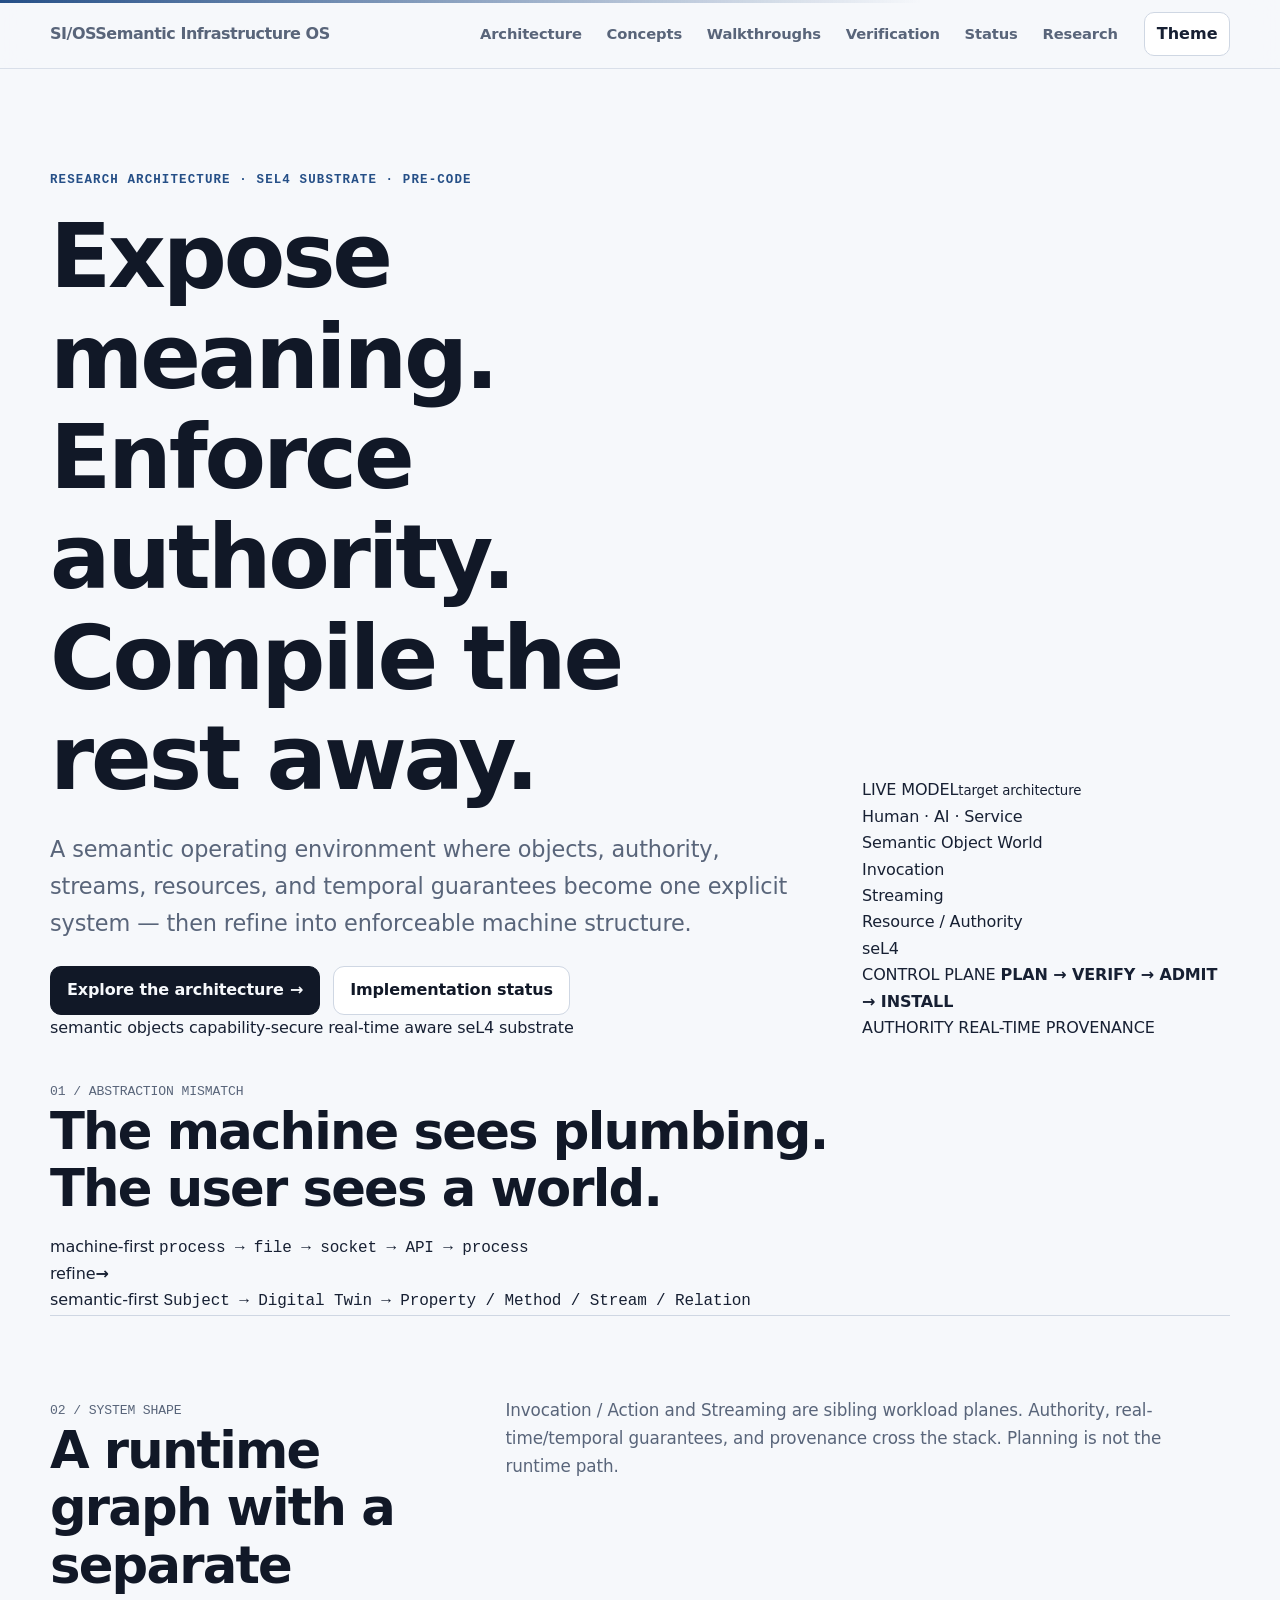
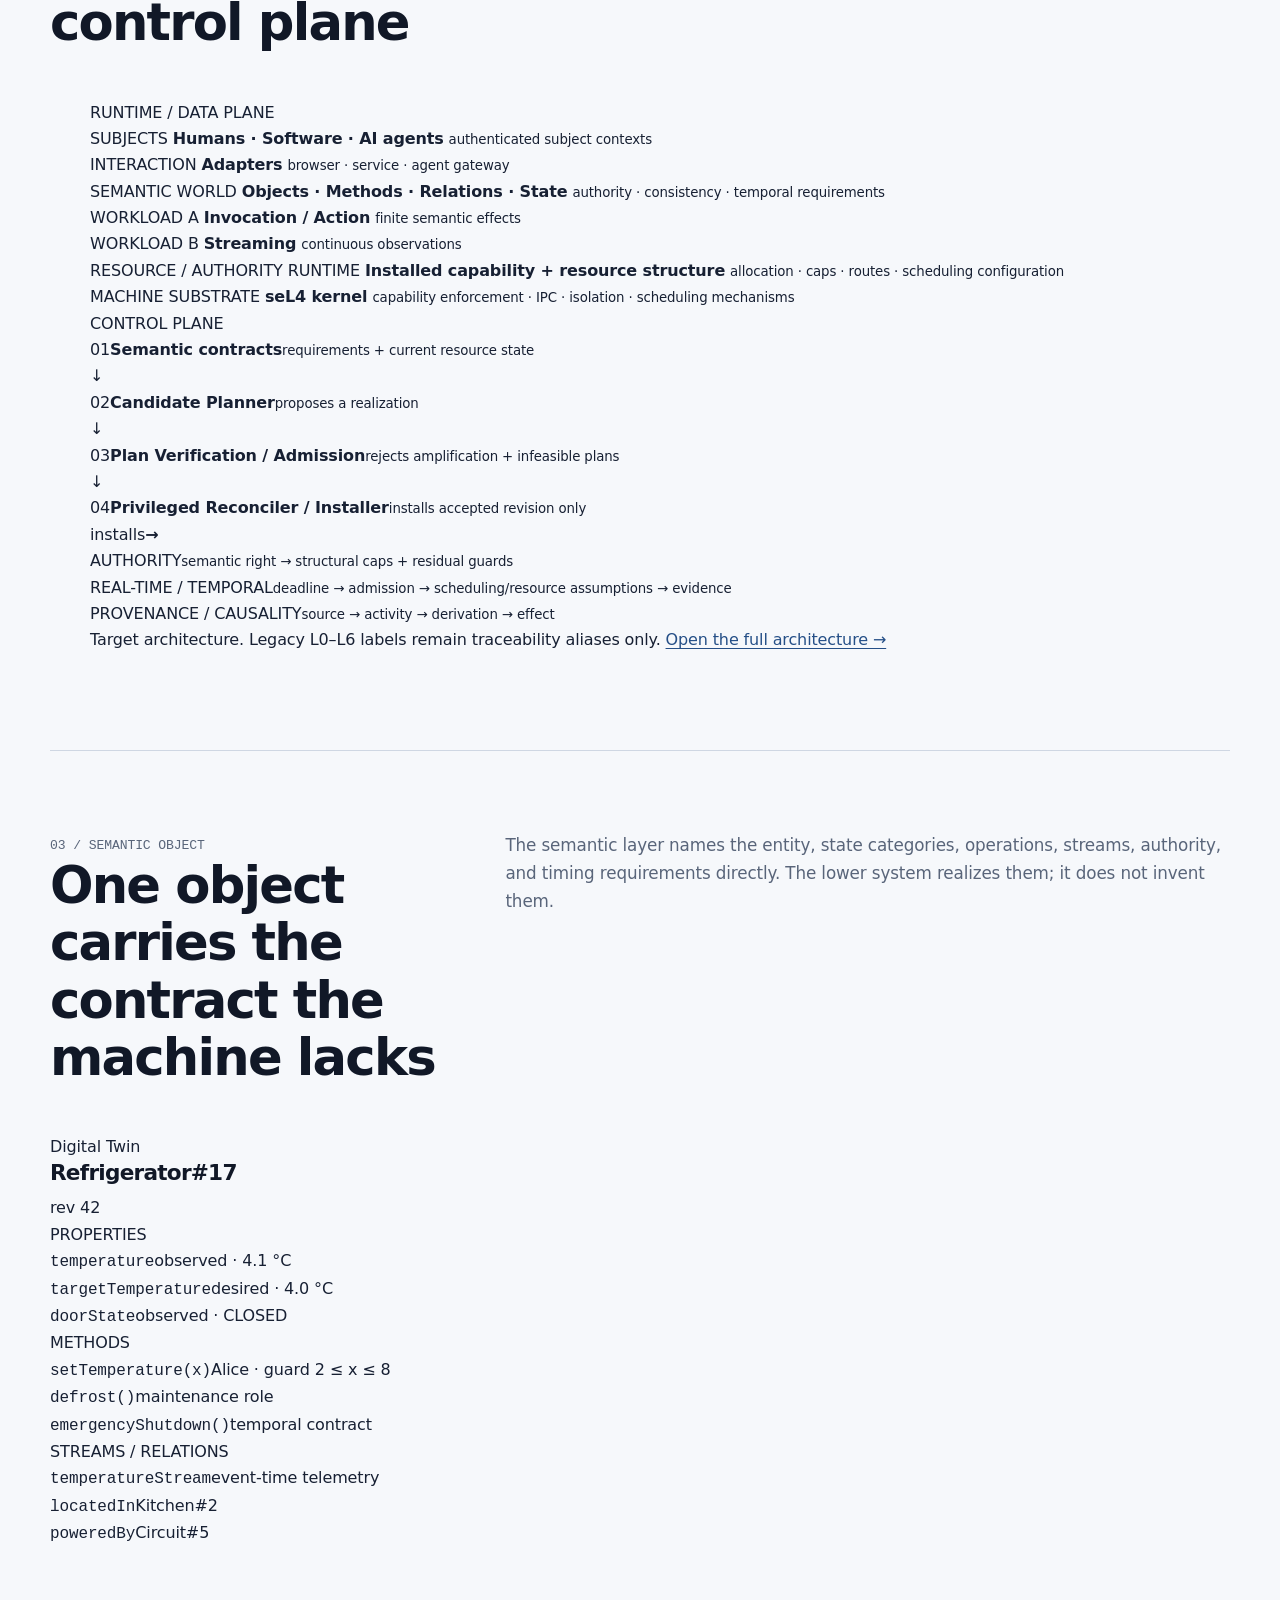
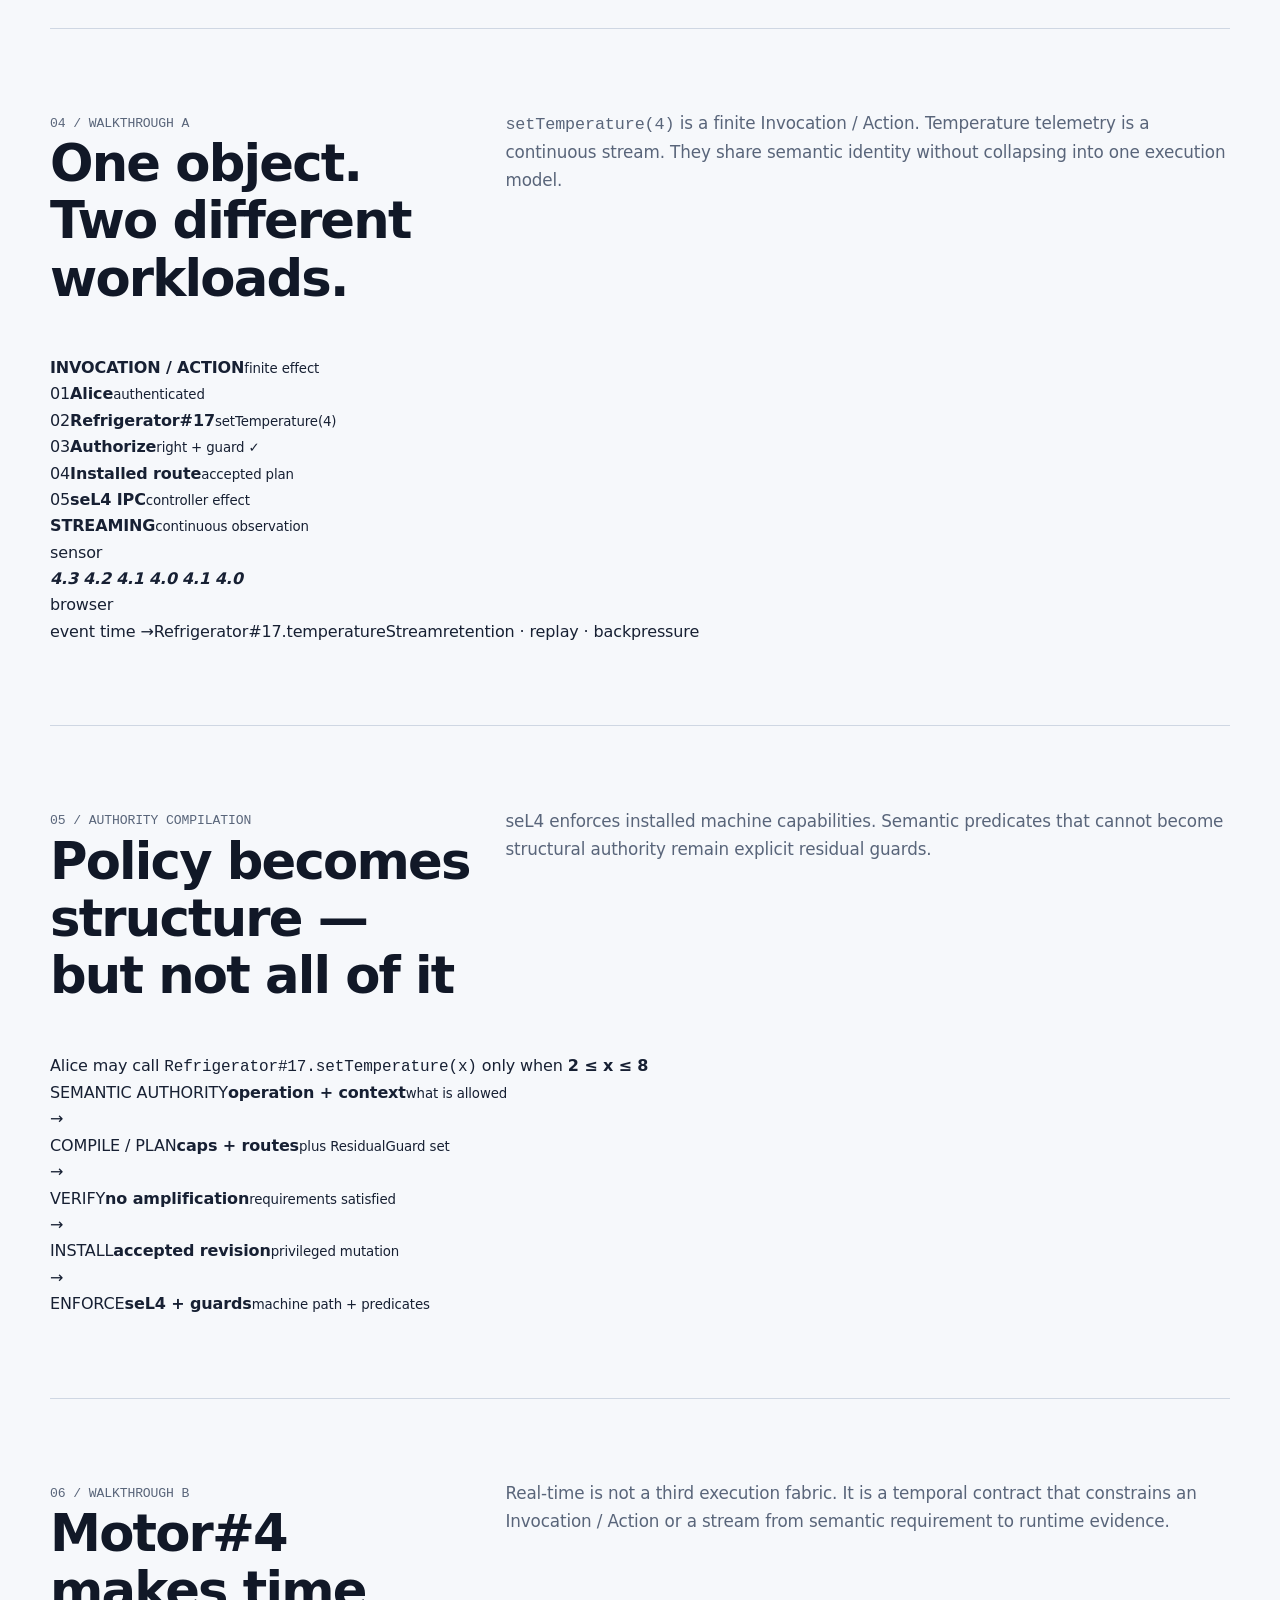
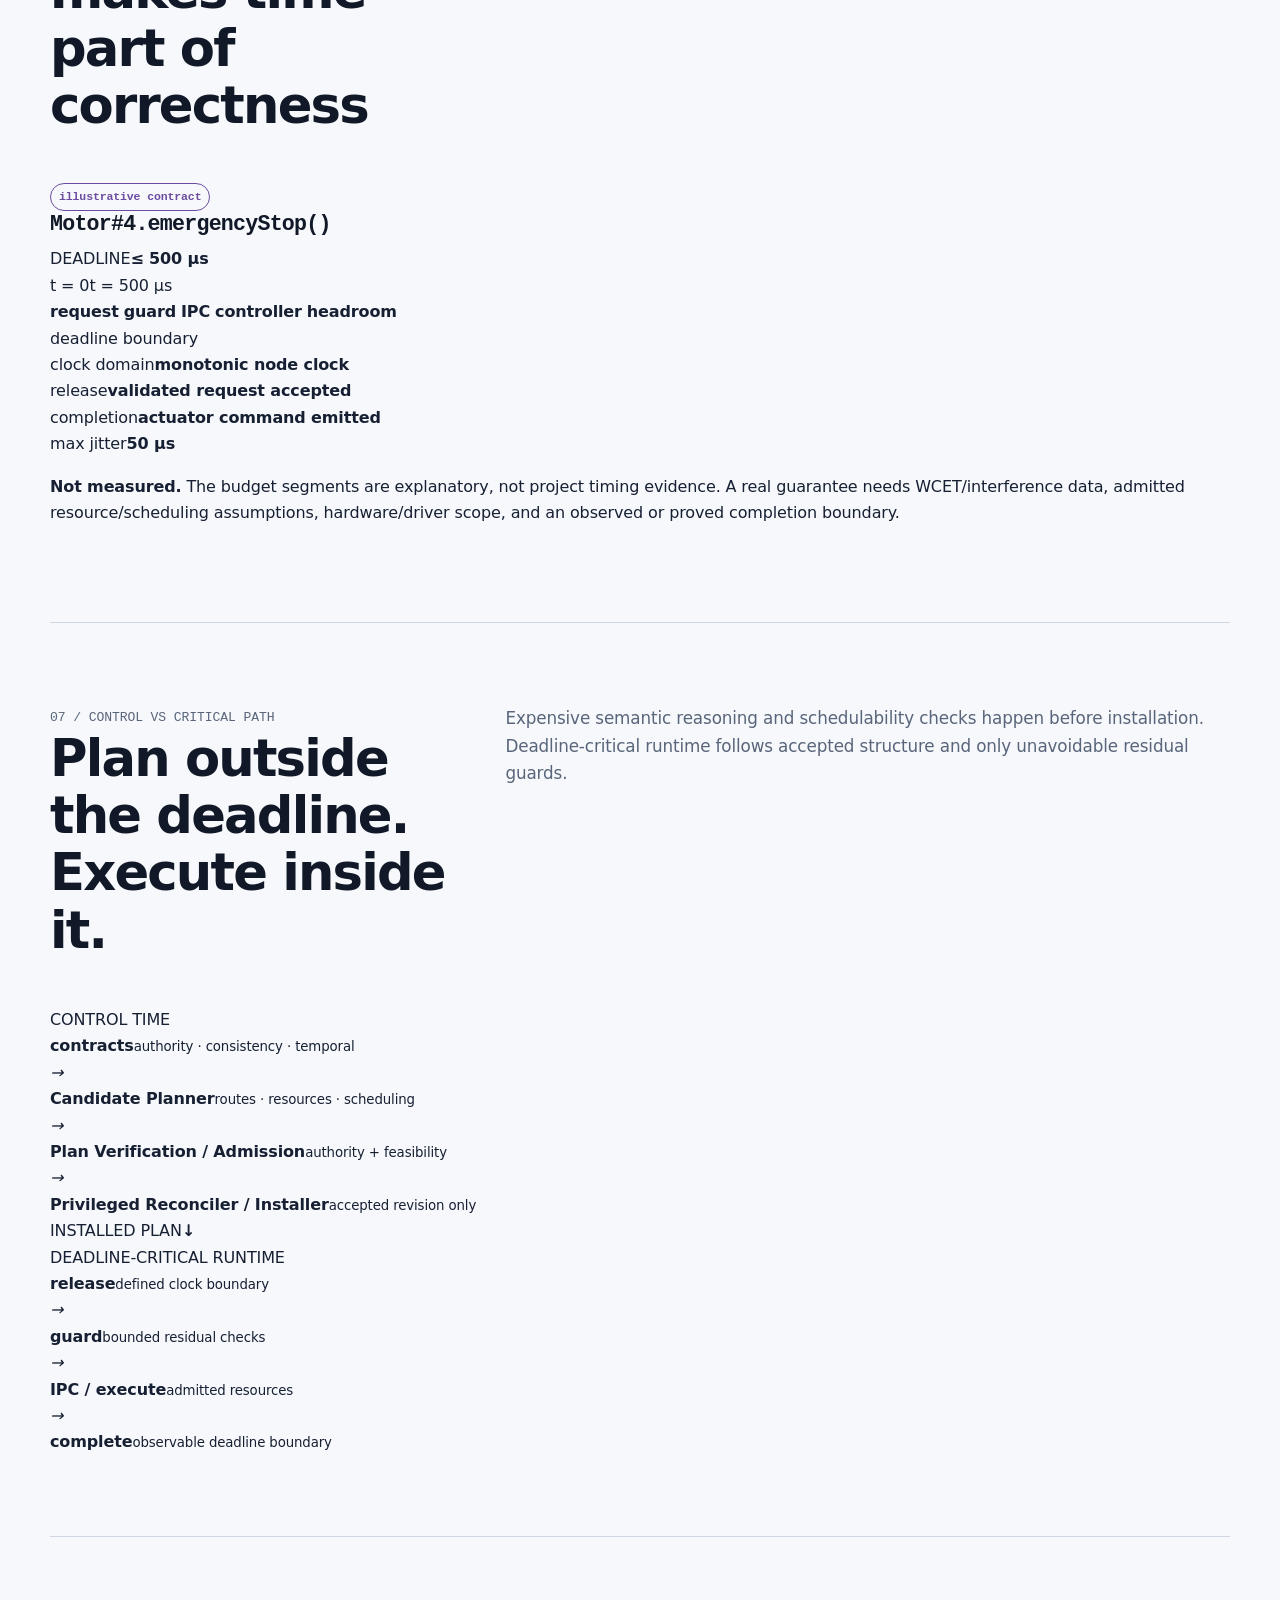
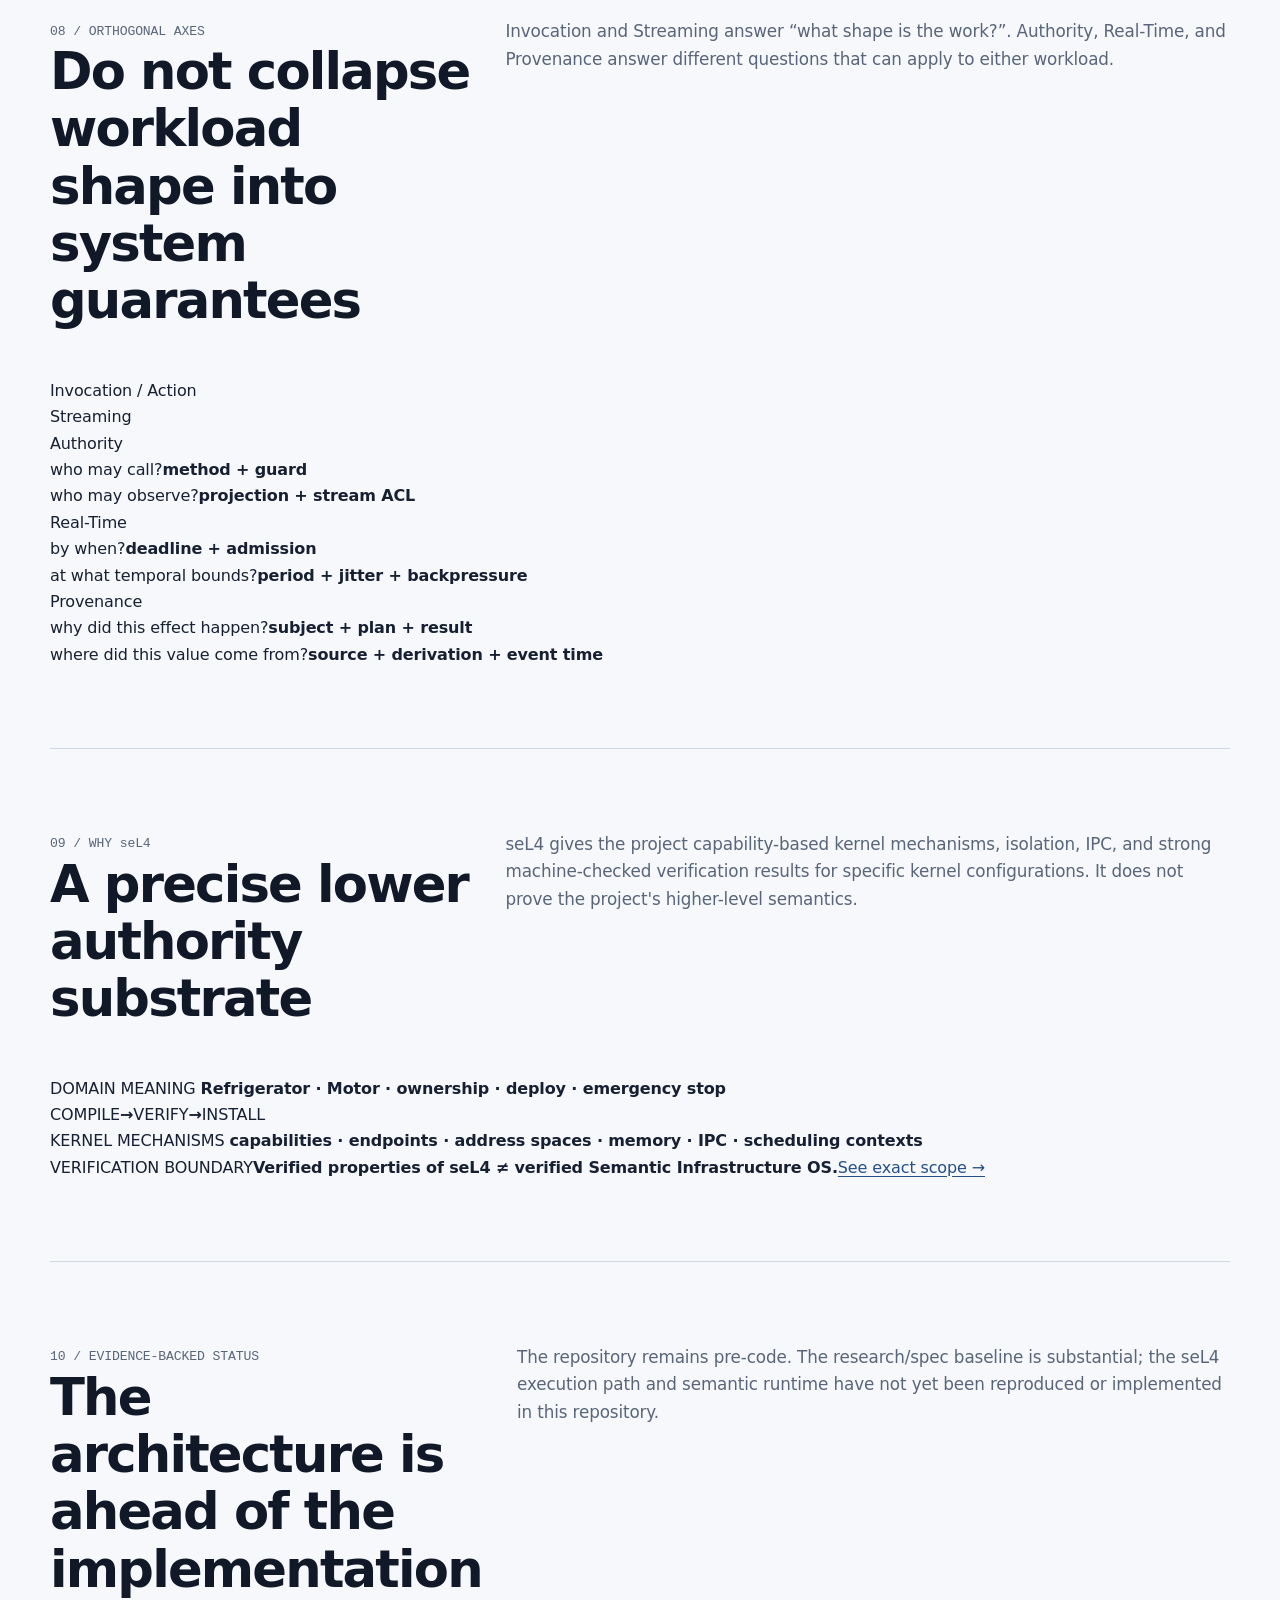
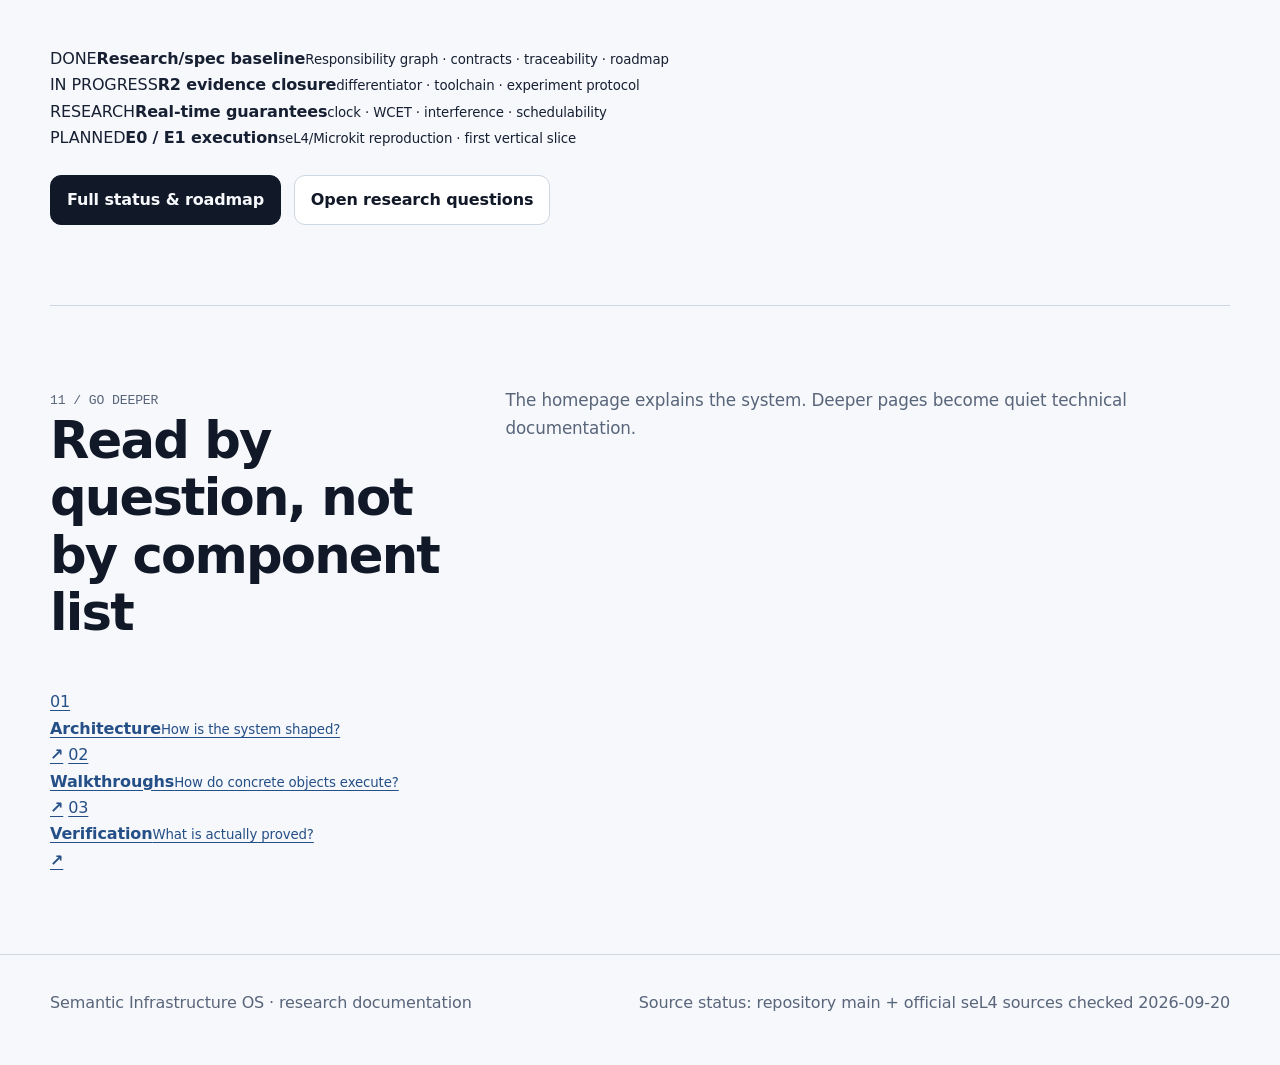
==== commit f5ba7ea1: "Deploy redesigned documentation homepage" ====
--- a/index.html
+++ b/index.html
@@ -5,17 +5,17 @@
   <meta name="viewport" content="width=device-width, initial-scale=1">
   <meta name="description" content="Semantic Infrastructure OS: semantic objects, authority, temporal planning, capability topology, and bounded execution on seL4.">
   <meta property="og:title" content="Semantic Infrastructure OS">
-  <meta property="og:description" content="Semantics above. Enforcement below.">
+  <meta property="og:description" content="Expose meaning. Enforce authority. Compile the rest away.">
   <title>Semantic Infrastructure OS — semantics above, enforcement below</title>
   <link rel="icon" href="favicon.svg" type="image/svg+xml">
   <link rel="stylesheet" href="assets/styles.css">
   <script defer src="assets/site.js"></script>
 </head>
-<body>
+<body class="home">
 <a class="skip-link" href="#content">Skip to content</a>
 <header class="site-header">
   <div class="header-inner">
-    <a class="brand" href="index.html">Semantic Infrastructure <span>OS</span></a>
+    <a class="brand" href="index.html"><span class="brand-mark">SI/OS</span><span class="brand-name">Semantic Infrastructure OS</span></a>
     <button class="icon-button nav-toggle" data-nav-toggle aria-expanded="false" aria-label="Toggle navigation">Menu</button>
     <nav class="site-nav" data-nav aria-label="Primary">
       <a href="architecture.html">Architecture</a>
@@ -25,244 +25,388 @@
       <a href="status.html">Status</a>
       <a href="research.html">Research</a>
     </nav>
-    <button class="icon-button" data-theme-toggle aria-label="Toggle color theme">Theme</button>
+    <button class="icon-button theme-button" data-theme-toggle aria-label="Toggle color theme">Theme</button>
   </div>
 </header>
+
 <main id="content">
-  <section class="hero">
+  <section class="hero hero-system">
+    <div class="hero-copy">
+      <p class="eyebrow">Research architecture · seL4 substrate · pre-code</p>
+      <h1>Expose meaning.<br><span>Enforce authority.</span><br>Compile the rest away.</h1>
+      <p class="lede">A semantic operating environment where objects, authority, streams, resources, and temporal guarantees become one explicit system — then refine into enforceable machine structure.</p>
+      <div class="hero-actions">
+        <a class="button primary" href="#architecture">Explore the architecture <span aria-hidden="true">→</span></a>
+        <a class="button" href="status.html">Implementation status</a>
+      </div>
+      <div class="status-rail" aria-label="Project summary">
+        <span><i class="dot semantic-dot"></i> semantic objects</span>
+        <span><i class="dot authority-dot"></i> capability-secure</span>
+        <span><i class="dot realtime-dot"></i> real-time aware</span>
+        <span><i class="dot substrate-dot"></i> seL4 substrate</span>
+      </div>
+    </div>
+
+    <aside class="hero-map" aria-label="Semantic Infrastructure OS overview">
+      <div class="map-caption"><span>LIVE MODEL</span><small>target architecture</small></div>
+      <div class="mini-map">
+        <div class="mini-node actor">Human · AI · Service</div>
+        <div class="mini-link"></div>
+        <div class="mini-node semantic-node">Semantic Object World</div>
+        <div class="mini-branches" aria-hidden="true"><span></span><span></span></div>
+        <div class="mini-pair">
+          <div class="mini-node invocation-node">Invocation</div>
+          <div class="mini-node streaming-node">Streaming</div>
+        </div>
+        <div class="mini-merge" aria-hidden="true"><span></span><span></span></div>
+        <div class="mini-node resource-node">Resource / Authority</div>
+        <div class="mini-link"></div>
+        <div class="mini-node substrate-node">seL4</div>
+      </div>
+      <div class="mini-control">
+        <span>CONTROL PLANE</span>
+        <strong>PLAN → VERIFY → ADMIT → INSTALL</strong>
+      </div>
+      <div class="mini-contracts">
+        <span class="authority">AUTHORITY</span>
+        <span class="realtime">REAL-TIME</span>
+        <span class="provenance">PROVENANCE</span>
+      </div>
+    </aside>
+  </section>
+
+  <section class="concept-shift" id="problem">
     <div>
-      <p class="eyebrow">Research architecture · seL4 substrate</p>
-      <h1>Expose meaning, not machines.</h1>
-      <p class="lede">Describe what the system means, what is allowed, and when it must happen. Compile that description into capabilities, resources, scheduling, and bounded execution paths.</p>
-      <div class="hero-actions">
-        <a class="button primary" href="#architecture">Read the architecture</a>
-        <a class="button" href="status.html">See what actually exists</a>
-      </div>
-    </div>
-    <aside class="hero-aside">
-      <strong>Semantics above. Enforcement below.</strong>
-      A user thinks in refrigerators, motors, rooms, services, and deadlines. The kernel sees capabilities, endpoints, address spaces, scheduling contexts, interrupts, and memory. The research problem is the planner/compiler between those worlds.
-    </aside>
-  </section>
-
-  <section class="section compact" id="problem">
-    <div class="section-intro">
-      <div><span class="kicker">01 / CONCEPTUAL SHIFT</span><h2>From machine plumbing to semantic objects</h2></div>
-      <p>Files, sockets, shells, APIs, and processes remain useful implementation mechanisms. They stop being the primary conceptual interface exposed to humans, software, and AI agents.</p>
-    </div>
-    <div class="compare">
-      <div class="panel">
-        <h3>Traditional primary model</h3>
-        <span class="code-line">process → file / socket / API → process</span>
-      </div>
-      <div class="compare-divider" aria-hidden="true">→</div>
-      <div class="panel">
-        <h3>Desired primary model</h3>
-        <span class="code-line">Subject → Digital Twin → Property / Method / Stream / Relation</span>
-      </div>
-    </div>
-  </section>
-
-  <section class="section" id="architecture">
-    <div class="section-intro">
-      <div><span class="kicker">02 / SYSTEM SHAPE</span><h2>Semantic requirements, sibling workloads, verified installation</h2></div>
-      <p>The target is a responsibility graph, not a numbered call stack. Invocation/action and Streaming are sibling workload planes; real-time, authority and provenance cut across them.</p>
-    </div>
-    <figure class="architecture" data-testid="main-architecture">
-      <div class="arch-stack">
-        <div class="arch-box"><strong>Humans / Software / AI agents</strong><small>authenticated subject contexts</small></div>
-        <div class="arrow">↓</div>
-        <div class="arch-box"><strong>Interaction adapters</strong><small>browser · service · agent gateway</small></div>
-        <div class="arrow">↓</div>
-        <div class="arch-box semantic"><strong>Semantic Object World</strong><small>objects · methods · relations · authority requirements · consistency requirements · temporal contracts</small></div>
-        <div class="arrow">↙ &nbsp;&nbsp;&nbsp;&nbsp;&nbsp;&nbsp;&nbsp;&nbsp; ↘</div>
-        <div class="execution-planes" aria-label="Sibling workload planes">
-          <div class="execution-plane"><strong>Invocation / Action</strong><span>finite semantic effects</span></div>
-          <div class="execution-plane"><strong>Streaming</strong><span>continuous/high-rate observations</span></div>
-        </div>
-        <div class="arrow">↓</div>
-        <div class="arch-box"><strong>Resource / Authority Runtime</strong><small>allocation · concrete capability distribution · installed scheduling/resource configuration</small></div>
-        <div class="arrow">↓</div>
-        <div class="arch-box"><strong>seL4 kernel</strong><small>capability enforcement · IPC · isolation · scheduling mechanisms</small></div>
-        <div class="arrow">↓</div>
-        <div class="arch-box"><strong>Hardware</strong></div>
-      </div>
-      <div class="panel" style="margin-top:1.25rem">
-        <h3>Control plane — beside the workload path, not another runtime layer</h3>
-        <p class="code-line">Semantic contracts + resource state → Candidate Planner → Plan Verification / Admission → Privileged Reconciler / Installer</p>
-        <p class="arch-caption"><strong>Cross-cutting:</strong> authority · real-time/temporal guarantees · provenance/causality · observability · assurance · schema/versioning.</p>
-      </div>
-      <figcaption class="arch-caption">Target architecture. Legacy L0–L6 labels are traceability aliases only; arrows here express concrete dependencies, not a universal call chain. See <a href="status.html">Implementation Status</a> for evidence-backed state.</figcaption>
+      <span class="kicker">01 / ABSTRACTION MISMATCH</span>
+      <h2>The machine sees plumbing.<br>The user sees a world.</h2>
+    </div>
+    <div class="shift-diagram" aria-label="Traditional machine model versus semantic model">
+      <div class="shift-side muted-side">
+        <span class="shift-label">machine-first</span>
+        <code>process → file → socket → API → process</code>
+      </div>
+      <div class="shift-axis"><span>refine</span><b>→</b></div>
+      <div class="shift-side semantic-side">
+        <span class="shift-label">semantic-first</span>
+        <code>Subject → Digital Twin → Property / Method / Stream / Relation</code>
+      </div>
+    </div>
+  </section>
+
+  <section class="section architecture-section" id="architecture">
+    <div class="section-intro">
+      <div><span class="kicker">02 / SYSTEM SHAPE</span><h2>A runtime graph with a separate control plane</h2></div>
+      <p>Invocation / Action and Streaming are sibling workload planes. Authority, real-time/temporal guarantees, and provenance cross the stack. Planning is not the runtime path.</p>
+    </div>
+
+    <figure class="system-map" data-testid="main-architecture">
+      <div class="runtime-map">
+        <div class="map-zone-label">RUNTIME / DATA PLANE</div>
+        <div class="runtime-node actors">
+          <span class="node-kicker">SUBJECTS</span>
+          <strong>Humans · Software · AI agents</strong>
+          <small>authenticated subject contexts</small>
+        </div>
+        <div class="runtime-flow" aria-hidden="true"></div>
+        <div class="runtime-node adapters">
+          <span class="node-kicker">INTERACTION</span>
+          <strong>Adapters</strong>
+          <small>browser · service · agent gateway</small>
+        </div>
+        <div class="runtime-flow" aria-hidden="true"></div>
+        <div class="runtime-node semantic">
+          <span class="node-kicker">SEMANTIC WORLD</span>
+          <strong>Objects · Methods · Relations · State</strong>
+          <small>authority · consistency · temporal requirements</small>
+        </div>
+        <div class="fork-lines" aria-hidden="true"><span></span><span></span></div>
+        <div class="workload-row">
+          <div class="runtime-node invocation">
+            <span class="node-kicker">WORKLOAD A</span>
+            <strong>Invocation / Action</strong>
+            <small>finite semantic effects</small>
+          </div>
+          <div class="runtime-node streaming">
+            <span class="node-kicker">WORKLOAD B</span>
+            <strong>Streaming</strong>
+            <small>continuous observations</small>
+          </div>
+        </div>
+        <div class="merge-lines" aria-hidden="true"><span></span><span></span></div>
+        <div class="runtime-node resource">
+          <span class="node-kicker">RESOURCE / AUTHORITY RUNTIME</span>
+          <strong>Installed capability + resource structure</strong>
+          <small>allocation · caps · routes · scheduling configuration</small>
+        </div>
+        <div class="runtime-flow" aria-hidden="true"></div>
+        <div class="runtime-node substrate">
+          <span class="node-kicker">MACHINE SUBSTRATE</span>
+          <strong>seL4 kernel</strong>
+          <small>capability enforcement · IPC · isolation · scheduling mechanisms</small>
+        </div>
+      </div>
+
+      <aside class="control-lane">
+        <div class="map-zone-label">CONTROL PLANE</div>
+        <div class="control-stage">
+          <span>01</span><strong>Semantic contracts</strong><small>requirements + current resource state</small>
+        </div>
+        <div class="control-arrow">↓</div>
+        <div class="control-stage planner">
+          <span>02</span><strong>Candidate Planner</strong><small>proposes a realization</small>
+        </div>
+        <div class="control-arrow">↓</div>
+        <div class="control-stage verifier">
+          <span>03</span><strong>Plan Verification / Admission</strong><small>rejects amplification + infeasible plans</small>
+        </div>
+        <div class="control-arrow">↓</div>
+        <div class="control-stage installer">
+          <span>04</span><strong>Privileged Reconciler / Installer</strong><small>installs accepted revision only</small>
+        </div>
+        <div class="install-link"><span>installs</span><b>→</b></div>
+      </aside>
+
+      <div class="contract-bands" aria-label="Cross-cutting contracts">
+        <div class="contract-band authority"><span>AUTHORITY</span><small>semantic right → structural caps + residual guards</small></div>
+        <div class="contract-band realtime"><span>REAL-TIME / TEMPORAL</span><small>deadline → admission → scheduling/resource assumptions → evidence</small></div>
+        <div class="contract-band provenance"><span>PROVENANCE / CAUSALITY</span><small>source → activity → derivation → effect</small></div>
+      </div>
+
+      <figcaption>Target architecture. Legacy L0–L6 labels remain traceability aliases only. <a href="architecture.html">Open the full architecture →</a></figcaption>
     </figure>
   </section>
 
-  <section class="section" id="semantic-model">
-    <div class="section-intro">
-      <div><span class="kicker">03 / SEMANTIC OBJECTS</span><h2>Objects carry domain meaning</h2></div>
-      <p>Instead of asking software to reconstruct intent from generic machine interfaces, the semantic layer names the entity, operation, authority, relation, and temporal contract directly.</p>
-    </div>
-    <div class="card-grid">
-      <article class="card"><h3>Object</h3><p><code>Refrigerator#17</code> is a stable semantic identity with properties, methods, streams, relations, and policy references.</p></article>
-      <article class="card"><h3>Authority</h3><p>Rights are expressed at the semantic level first: who may invoke which operation, under which constraints.</p></article>
-      <article class="card"><h3>Temporal contract</h3><p>Deadline, period/minimum inter-arrival time, jitter tolerance, criticality and blocking constraints are semantic requirements. Numeric scheduler priority/budget/period belong to the implementation plan.</p></article>
-    </div>
-  </section>
-
-  <section class="section" id="refrigerator">
-    <div class="section-intro">
-      <div><span class="kicker">04 / WALKTHROUGH A</span><h2>Refrigerator#17</h2></div>
-      <p>A normal semantic command may tolerate relaxed latency. Its telemetry is a separate stream, not one infinitely long transaction.</p>
-    </div>
-    <div class="compare">
-      <div class="panel">
-        <h3>Command</h3>
-        <div class="trace">
-          <div class="trace-step"><div><strong>Browser</strong><span>invokes a semantic method</span></div></div>
-          <div class="trace-step"><div><strong>Refrigerator#17.setTemperature(4)</strong><span>domain operation</span></div></div>
-          <div class="trace-step"><div><strong>Semantic authorization</strong><span>policy at object/method level</span></div></div>
-          <div class="trace-step"><div><strong>Transaction</strong><span>finite action</span></div></div>
-          <div class="trace-step"><div><strong>Authority / topology resolution</strong><span>select or install enforceable path</span></div></div>
-          <div class="trace-step"><div><strong>seL4 IPC → application/device</strong><span>low-level execution</span></div></div>
-        </div>
-      </div>
-      <div class="compare-divider" aria-hidden="true">≠</div>
-      <div class="panel">
-        <h3>Telemetry</h3>
-        <div class="trace">
-          <div class="trace-step"><div><strong>Device telemetry</strong><span>temperature / power consumption</span></div></div>
-          <div class="trace-step"><div><strong>Streaming plane</strong><span>continuous flow</span></div></div>
-          <div class="trace-step"><div><strong>Refrigerator#17.temperature</strong><span>semantic stream projection</span></div></div>
-          <div class="trace-step"><div><strong>Browser / consumer</strong><span>observe without turning the stream into a transaction</span></div></div>
-        </div>
-      </div>
-    </div>
-  </section>
-
-  <section class="section" id="authority">
-    <div class="section-intro">
-      <div><span class="kicker">05 / AUTHORITY COMPILATION</span><h2>Policy does not disappear into capabilities</h2></div>
-      <p>seL4 enforces the machine capabilities actually installed. The system must separately show that those capabilities and any residual runtime guards correctly realize semantic authority.</p>
-    </div>
-    <div class="panel">
-      <p class="code-line">Alice may call Refrigerator#17.setTemperature(x) only when 2 ≤ x ≤ 8</p>
-      <div class="arch-stack" style="margin-top:1.4rem" data-testid="authority-diagram">
-        <div class="arch-box semantic"><strong>Semantic Authority</strong><small>operation scope + value/context constraints</small></div><div class="arrow">↓</div>
-        <div class="arch-box"><strong>Authority Compiler / Candidate Planner</strong><small>structural caps/routes + ResidualGuard set</small></div><div class="arrow">↓</div>
-        <div class="arch-box"><strong>Plan Verifier / Admission</strong><small>reject authority amplification and unmet requirements</small></div><div class="arrow">↓</div>
-        <div class="arch-box"><strong>Privileged Reconciler / Installer</strong><small>may mutate concrete topology only from an accepted plan</small></div><div class="arrow">↓</div>
-        <div class="arch-box"><strong>seL4 enforcement + trusted residual guards</strong><small>kernel capabilities enforce machine paths; guards enforce remaining semantic predicates</small></div>
-      </div>
-    </div>
-  </section>
-
-  <section class="section" id="motor">
+  <section class="section semantic-specimen-section" id="semantic-model">
+    <div class="section-intro">
+      <div><span class="kicker">03 / SEMANTIC OBJECT</span><h2>One object carries the contract the machine lacks</h2></div>
+      <p>The semantic layer names the entity, state categories, operations, streams, authority, and timing requirements directly. The lower system realizes them; it does not invent them.</p>
+    </div>
+
+    <div class="object-specimen">
+      <div class="object-head">
+        <div><span class="object-type">Digital Twin</span><h3>Refrigerator#17</h3></div>
+        <span class="object-revision">rev 42</span>
+      </div>
+      <div class="object-grid">
+        <div class="object-column">
+          <span class="spec-label">PROPERTIES</span>
+          <div class="spec-row"><code>temperature</code><span>observed · 4.1 °C</span></div>
+          <div class="spec-row"><code>targetTemperature</code><span>desired · 4.0 °C</span></div>
+          <div class="spec-row"><code>doorState</code><span>observed · CLOSED</span></div>
+        </div>
+        <div class="object-column">
+          <span class="spec-label">METHODS</span>
+          <div class="spec-row authority-accent"><code>setTemperature(x)</code><span>Alice · guard 2 ≤ x ≤ 8</span></div>
+          <div class="spec-row"><code>defrost()</code><span>maintenance role</span></div>
+          <div class="spec-row realtime-accent"><code>emergencyShutdown()</code><span>temporal contract</span></div>
+        </div>
+        <div class="object-column">
+          <span class="spec-label">STREAMS / RELATIONS</span>
+          <div class="spec-row streaming-accent"><code>temperatureStream</code><span>event-time telemetry</span></div>
+          <div class="spec-row provenance-accent"><code>locatedIn</code><span>Kitchen#2</span></div>
+          <div class="spec-row"><code>poweredBy</code><span>Circuit#5</span></div>
+        </div>
+      </div>
+    </div>
+  </section>
+
+  <section class="section walkthrough-section" id="refrigerator">
+    <div class="section-intro">
+      <div><span class="kicker">04 / WALKTHROUGH A</span><h2>One object. Two different workloads.</h2></div>
+      <p><code>setTemperature(4)</code> is a finite Invocation / Action. Temperature telemetry is a continuous stream. They share semantic identity without collapsing into one execution model.</p>
+    </div>
+
+    <div class="refrigerator-visual">
+      <div class="invocation-lane">
+        <div class="lane-title"><span class="lane-dot invocation-dot"></span><strong>INVOCATION / ACTION</strong><small>finite effect</small></div>
+        <div class="flow-track invocation-track">
+          <div class="flow-node"><span>01</span><strong>Alice</strong><small>authenticated</small></div>
+          <div class="flow-segment"></div>
+          <div class="flow-node semantic-flow"><span>02</span><strong>Refrigerator#17</strong><small>setTemperature(4)</small></div>
+          <div class="flow-segment"></div>
+          <div class="flow-node authority-flow"><span>03</span><strong>Authorize</strong><small>right + guard ✓</small></div>
+          <div class="flow-segment"></div>
+          <div class="flow-node"><span>04</span><strong>Installed route</strong><small>accepted plan</small></div>
+          <div class="flow-segment"></div>
+          <div class="flow-node substrate-flow"><span>05</span><strong>seL4 IPC</strong><small>controller effect</small></div>
+        </div>
+      </div>
+
+      <div class="stream-lane">
+        <div class="lane-title"><span class="lane-dot streaming-dot"></span><strong>STREAMING</strong><small>continuous observation</small></div>
+        <div class="stream-line" aria-label="Temperature telemetry sample">
+          <span class="stream-origin">sensor</span>
+          <div class="stream-points">
+            <i style="--v:60%"><b>4.3</b></i>
+            <i style="--v:43%"><b>4.2</b></i>
+            <i style="--v:28%"><b>4.1</b></i>
+            <i style="--v:18%"><b>4.0</b></i>
+            <i style="--v:24%"><b>4.1</b></i>
+            <i style="--v:16%"><b>4.0</b></i>
+          </div>
+          <span class="stream-destination">browser</span>
+        </div>
+        <div class="stream-meta"><span>event time →</span><span>Refrigerator#17.temperatureStream</span><span>retention · replay · backpressure</span></div>
+      </div>
+    </div>
+  </section>
+
+  <section class="section authority-section" id="authority">
+    <div class="section-intro">
+      <div><span class="kicker">05 / AUTHORITY COMPILATION</span><h2>Policy becomes structure — but not all of it</h2></div>
+      <p>seL4 enforces installed machine capabilities. Semantic predicates that cannot become structural authority remain explicit residual guards.</p>
+    </div>
+    <div class="authority-policy">
+      <span class="policy-subject">Alice</span>
+      <span>may call</span>
+      <code>Refrigerator#17.setTemperature(x)</code>
+      <span>only when</span>
+      <strong>2 ≤ x ≤ 8</strong>
+    </div>
+    <div class="authority-pipeline" data-testid="authority-diagram">
+      <div class="authority-stage semantic-stage"><span>SEMANTIC AUTHORITY</span><strong>operation + context</strong><small>what is allowed</small></div>
+      <div class="pipeline-arrow">→</div>
+      <div class="authority-stage planner-stage"><span>COMPILE / PLAN</span><strong>caps + routes</strong><small>plus ResidualGuard set</small></div>
+      <div class="pipeline-arrow">→</div>
+      <div class="authority-stage verify-stage"><span>VERIFY</span><strong>no amplification</strong><small>requirements satisfied</small></div>
+      <div class="pipeline-arrow">→</div>
+      <div class="authority-stage install-stage"><span>INSTALL</span><strong>accepted revision</strong><small>privileged mutation</small></div>
+      <div class="pipeline-arrow">→</div>
+      <div class="authority-stage substrate-stage"><span>ENFORCE</span><strong>seL4 + guards</strong><small>machine path + predicates</small></div>
+    </div>
+  </section>
+
+  <section class="section motor-section" id="motor">
     <div class="section-intro">
       <div><span class="kicker">06 / WALKTHROUGH B</span><h2>Motor#4 makes time part of correctness</h2></div>
-      <p>Streaming means continuous data. Real-time means bounded temporal behaviour. A single emergency stop can have a strict deadline even if it is not a stream.</p>
-    </div>
-    <div class="compare">
-      <div class="panel">
-        <span class="badge research">illustrative contract</span>
-        <h3 style="margin-top:.9rem"><code>Motor#4.emergencyStop()</code></h3>
-        <dl class="temporal-contract">
-          <dt>deadline</dt><dd>≤ 500 μs</dd>
-          <dt>max_jitter</dt><dd>50 μs</dd>
-          <dt>criticality</dt><dd>HIGH</dd>
-          <dt>clock_domain</dt><dd>monotonic node clock</dd>
-          <dt>release</dt><dd>validated request accepted</dd>
-          <dt>completion</dt><dd>actuator command emitted</dd>
-        </dl>
-        <p class="arch-caption">These values are documentation examples only. Scheduler priority, CPU assignment, budget/period, reservations and precomputation choices belong to a Scheduling/Resource Plan derived later; none is a measured guarantee here.</p>
-      </div>
-      <div class="compare-divider" aria-hidden="true">vs</div>
-      <div class="panel">
-        <h3>Different questions</h3>
-        <p><strong>Streaming:</strong> how does continuous data flow, fan out, retain, reorder, sample, or backpressure?</p>
-        <p><strong>Real-time:</strong> by when must an operation complete, under which scheduling/resource assumptions, and what work is forbidden from the critical path?</p>
-      </div>
-    </div>
-  </section>
-
-  <section class="section" id="planning-runtime">
-    <div class="section-intro">
-      <div><span class="kicker">07 / CONTROL VS CRITICAL PATH</span><h2>Plan, verify, install — then execute bounded paths</h2></div>
-      <p>Strong temporal guarantees require more than “precompute something”. The candidate plan must be admitted against explicit clock, WCET/resource, interference and blocking assumptions before privileged installation.</p>
-    </div>
-    <div class="compare" data-testid="planning-runtime-diagram">
-      <div class="panel">
-        <span class="badge research">control time</span>
-        <div class="trace" style="margin-top:1rem">
-          <div class="trace-step"><div><strong>Semantic contracts</strong><span>authority + consistency + temporal requirements</span></div></div>
-          <div class="trace-step"><div><strong>Candidate Planner</strong><span>placement · routes · resources · proposed scheduling</span></div></div>
-          <div class="trace-step"><div><strong>Verifier / Admission</strong><span>authority non-amplification + feasibility/schedulability assumptions</span></div></div>
-          <div class="trace-step"><div><strong>Privileged Installer</strong><span>installs only an accepted plan revision</span></div></div>
-        </div>
-      </div>
-      <div class="compare-divider" aria-hidden="true">INSTALL →</div>
-      <div class="panel">
-        <span class="badge planned">deadline-critical runtime</span>
-        <div class="trace" style="margin-top:1rem">
-          <div class="trace-step"><div><strong>Release event</strong><span>defined start point in the contract's clock domain</span></div></div>
-          <div class="trace-step"><div><strong>Pre-authorized path + residual guards</strong><span>no unbounded planning on the critical path</span></div></div>
-          <div class="trace-step"><div><strong>Bounded IPC / execution</strong><span>under admitted resource/scheduling assumptions</span></div></div>
-          <div class="trace-step"><div><strong>Completion boundary</strong><span>defined observable endpoint for deadline evidence</span></div></div>
-        </div>
-      </div>
-    </div>
-  </section>
-
-  <section class="section" id="four-concerns">
-    <div class="section-intro">
-      <div><span class="kicker">08 / DO NOT COLLAPSE</span><h2>Workloads and cross-cutting semantics are different axes</h2></div>
-      <p>Invocation and Streaming describe workload shape. Provenance/causality and Real-Time describe properties that may apply across those workloads; they are not two more sibling runtimes.</p>
-    </div>
-    <div class="status-grid">
-      <article class="card"><h3>Invocation / Action</h3><p>Finite semantic action: <code>turnOff()</code>, <code>deploy(version)</code>, <code>setTemperature(4)</code>.</p></article>
-      <article class="card"><h3>Streaming</h3><p>Continuous/high-rate data: telemetry, CPU metrics, cameras, events, sensor time series.</p></article>
-      <article class="card"><h3>Provenance / Causality</h3><p>Which source, activity, subject and derivation produced current state; time fields support but do not define provenance.</p></article>
-      <article class="card"><h3>Real-Time</h3><p>A cross-cutting temporal contract: by when work must complete and under which clock, resource, blocking, WCET and scheduling assumptions.</p></article>
-    </div>
-  </section>
-
-  <section class="section" id="sel4">
+      <p>Real-time is not a third execution fabric. It is a temporal contract that constrains an Invocation / Action or a stream from semantic requirement to runtime evidence.</p>
+    </div>
+
+    <div class="motor-visual">
+      <div class="motor-header">
+        <div><span class="badge research">illustrative contract</span><h3><code>Motor#4.emergencyStop()</code></h3></div>
+        <div class="deadline-display"><span>DEADLINE</span><strong>≤ 500 μs</strong></div>
+      </div>
+
+      <div class="time-axis">
+        <div class="axis-labels"><span>t = 0</span><span>t = 500 μs</span></div>
+        <div class="axis-bar">
+          <span class="budget-segment request" style="--w:13%"><b>request</b></span>
+          <span class="budget-segment guard" style="--w:10%"><b>guard</b></span>
+          <span class="budget-segment ipc" style="--w:18%"><b>IPC</b></span>
+          <span class="budget-segment controller" style="--w:39%"><b>controller</b></span>
+          <span class="budget-headroom"><b>headroom</b></span>
+        </div>
+        <div class="deadline-marker"><span>deadline boundary</span></div>
+      </div>
+
+      <div class="temporal-facts">
+        <div><span>clock domain</span><strong>monotonic node clock</strong></div>
+        <div><span>release</span><strong>validated request accepted</strong></div>
+        <div><span>completion</span><strong>actuator command emitted</strong></div>
+        <div><span>max jitter</span><strong>50 μs</strong></div>
+      </div>
+      <p class="evidence-note"><strong>Not measured.</strong> The budget segments are explanatory, not project timing evidence. A real guarantee needs WCET/interference data, admitted resource/scheduling assumptions, hardware/driver scope, and an observed or proved completion boundary.</p>
+    </div>
+  </section>
+
+  <section class="section planning-section" id="planning-runtime">
+    <div class="section-intro">
+      <div><span class="kicker">07 / CONTROL VS CRITICAL PATH</span><h2>Plan outside the deadline. Execute inside it.</h2></div>
+      <p>Expensive semantic reasoning and schedulability checks happen before installation. Deadline-critical runtime follows accepted structure and only unavoidable residual guards.</p>
+    </div>
+    <div class="phase-diagram" data-testid="planning-runtime-diagram">
+      <div class="phase control-phase">
+        <span class="phase-label">CONTROL TIME</span>
+        <div class="phase-flow">
+          <div><b>contracts</b><small>authority · consistency · temporal</small></div><i>→</i>
+          <div><b>Candidate Planner</b><small>routes · resources · scheduling</small></div><i>→</i>
+          <div><b>Plan Verification / Admission</b><small>authority + feasibility</small></div><i>→</i>
+          <div><b>Privileged Reconciler / Installer</b><small>accepted revision only</small></div>
+        </div>
+      </div>
+      <div class="install-gate"><span>INSTALLED PLAN</span><b>↓</b></div>
+      <div class="phase runtime-phase">
+        <span class="phase-label">DEADLINE-CRITICAL RUNTIME</span>
+        <div class="phase-flow">
+          <div><b>release</b><small>defined clock boundary</small></div><i>→</i>
+          <div><b>guard</b><small>bounded residual checks</small></div><i>→</i>
+          <div><b>IPC / execute</b><small>admitted resources</small></div><i>→</i>
+          <div><b>complete</b><small>observable deadline boundary</small></div>
+        </div>
+      </div>
+    </div>
+  </section>
+
+  <section class="section axes-section" id="four-concerns">
+    <div class="section-intro">
+      <div><span class="kicker">08 / ORTHOGONAL AXES</span><h2>Do not collapse workload shape into system guarantees</h2></div>
+      <p>Invocation and Streaming answer “what shape is the work?”. Authority, Real-Time, and Provenance answer different questions that can apply to either workload.</p>
+    </div>
+    <div class="axes-matrix">
+      <div class="matrix-head"></div>
+      <div class="matrix-head invocation-head">Invocation / Action</div>
+      <div class="matrix-head streaming-head">Streaming</div>
+      <div class="matrix-row-label authority">Authority</div>
+      <div class="matrix-cell"><span>who may call?</span><b>method + guard</b></div>
+      <div class="matrix-cell"><span>who may observe?</span><b>projection + stream ACL</b></div>
+      <div class="matrix-row-label realtime">Real-Time</div>
+      <div class="matrix-cell"><span>by when?</span><b>deadline + admission</b></div>
+      <div class="matrix-cell"><span>at what temporal bounds?</span><b>period + jitter + backpressure</b></div>
+      <div class="matrix-row-label provenance">Provenance</div>
+      <div class="matrix-cell"><span>why did this effect happen?</span><b>subject + plan + result</b></div>
+      <div class="matrix-cell"><span>where did this value come from?</span><b>source + derivation + event time</b></div>
+    </div>
+  </section>
+
+  <section class="section substrate-section" id="sel4">
     <div class="section-intro">
       <div><span class="kicker">09 / WHY seL4</span><h2>A precise lower authority substrate</h2></div>
-      <p>seL4 provides capability-based kernel mechanisms, isolation, IPC, and strong machine-checked verification results for specific kernel configurations. Those proofs do not automatically verify this project's planner, object model, runtimes, drivers, gateway, or deployment.</p>
-    </div>
-    <div class="compare">
-      <div class="panel"><h3>Domain meaning</h3><p><code>Refrigerator</code> · <code>Motor</code> · <code>Server</code> · ownership · temperature · deploy · emergency stop</p></div>
-      <div class="compare-divider" aria-hidden="true">compile → verify → install</div>
-      <div class="panel"><h3>Kernel mechanisms</h3><p>capabilities · endpoints · threads · address spaces · memory objects · notifications · IPC · scheduling contexts</p></div>
-    </div>
-    <div class="callout" style="margin-top:1rem"><strong>Verification boundary:</strong> Verified properties of seL4 ≠ verified Semantic Infrastructure OS.</div>
-  </section>
-
-  <section class="section" id="status">
+      <p>seL4 gives the project capability-based kernel mechanisms, isolation, IPC, and strong machine-checked verification results for specific kernel configurations. It does not prove the project's higher-level semantics.</p>
+    </div>
+    <div class="refinement-visual">
+      <div class="refinement-side semantic-refinement">
+        <span>DOMAIN MEANING</span>
+        <strong>Refrigerator · Motor · ownership · deploy · emergency stop</strong>
+      </div>
+      <div class="refinement-core">
+        <span>COMPILE</span><b>→</b><span>VERIFY</span><b>→</b><span>INSTALL</span>
+      </div>
+      <div class="refinement-side substrate-refinement">
+        <span>KERNEL MECHANISMS</span>
+        <strong>capabilities · endpoints · address spaces · memory · IPC · scheduling contexts</strong>
+      </div>
+    </div>
+    <div class="verification-boundary"><span>VERIFICATION BOUNDARY</span><strong>Verified properties of seL4 ≠ verified Semantic Infrastructure OS.</strong><a href="verification.html">See exact scope →</a></div>
+  </section>
+
+  <section class="section status-section" id="status">
     <div class="section-intro">
       <div><span class="kicker">10 / EVIDENCE-BACKED STATUS</span><h2>The architecture is ahead of the implementation</h2></div>
-      <p>The current repository explicitly remains pre-code. The documentation/research baseline is substantial; the seL4 execution path and semantic runtime have not yet been reproduced or implemented in this repository.</p>
-    </div>
-    <div class="status-grid">
-      <article class="card status-card done"><span class="status-label done">done</span><h3>Research/spec baseline</h3><p>Responsibility graph, semantic/authority/temporal contracts, provenance discipline, requirements traceability, roadmap, and comparison baseline.</p></article>
-      <article class="card status-card progress"><span class="status-label progress">in progress</span><h3>R2 evidence closure</h3><p>Clarify unresolved terminology, select the first differentiator, pin the future toolchain, and write the experiment protocol.</p></article>
-      <article class="card status-card research"><span class="status-label research">research</span><h3>Real-time guarantees</h3><p>Cross-cutting temporal contracts are specified; clock model, WCET/interference evidence, schedulability mapping and end-to-end guarantees remain research.</p></article>
-      <article class="card status-card planned"><span class="status-label planned">planned</span><h3>E0 / E1 execution</h3><p>Reproduce seL4/Microkit, then build the first semantic authority vertical slice with positive and negative evidence.</p></article>
+      <p>The repository remains pre-code. The research/spec baseline is substantial; the seL4 execution path and semantic runtime have not yet been reproduced or implemented in this repository.</p>
+    </div>
+    <div class="status-timeline">
+      <div class="status-item done"><span>DONE</span><strong>Research/spec baseline</strong><small>Responsibility graph · contracts · traceability · roadmap</small></div>
+      <div class="status-item progress"><span>IN PROGRESS</span><strong>R2 evidence closure</strong><small>differentiator · toolchain · experiment protocol</small></div>
+      <div class="status-item research"><span>RESEARCH</span><strong>Real-time guarantees</strong><small>clock · WCET · interference · schedulability</small></div>
+      <div class="status-item planned"><span>PLANNED</span><strong>E0 / E1 execution</strong><small>seL4/Microkit reproduction · first vertical slice</small></div>
     </div>
     <div class="hero-actions"><a class="button primary" href="status.html">Full status & roadmap</a><a class="button" href="research.html">Open research questions</a></div>
   </section>
 
-  <section class="section" id="entry-points">
+  <section class="section entry-section" id="entry-points">
     <div class="section-intro">
       <div><span class="kicker">11 / GO DEEPER</span><h2>Read by question, not by component list</h2></div>
-      <p>Each deeper page starts from a problem and then introduces the abstraction that resolves it.</p>
-    </div>
-    <div class="card-grid">
-      <article class="card"><h3><a href="architecture.html">Architecture</a></h3><p>Responsibility graph, plan verification/installation, authority mapping, sibling workload planes, and cross-cutting real-time semantics.</p></article>
-      <article class="card"><h3><a href="walkthroughs.html">Walkthroughs</a></h3><p>Concrete Refrigerator#17 and Motor#4 traces from semantic invocation to enforceable path.</p></article>
-      <article class="card"><h3><a href="verification.html">Verification</a></h3><p>What seL4 proves, what it does not prove, and how project-level refinement could grow.</p></article>
+      <p>The homepage explains the system. Deeper pages become quiet technical documentation.</p>
+    </div>
+    <div class="entry-links">
+      <a href="architecture.html"><span>01</span><div><strong>Architecture</strong><small>How is the system shaped?</small></div><b>↗</b></a>
+      <a href="walkthroughs.html"><span>02</span><div><strong>Walkthroughs</strong><small>How do concrete objects execute?</small></div><b>↗</b></a>
+      <a href="verification.html"><span>03</span><div><strong>Verification</strong><small>What is actually proved?</small></div><b>↗</b></a>
     </div>
   </section>
 </main>
+
 <footer class="site-footer"><div class="footer-inner"><span>Semantic Infrastructure OS · research documentation</span><span>Source status: repository main + official seL4 sources checked 2026-09-20</span></div></footer>
 </body>
 </html>
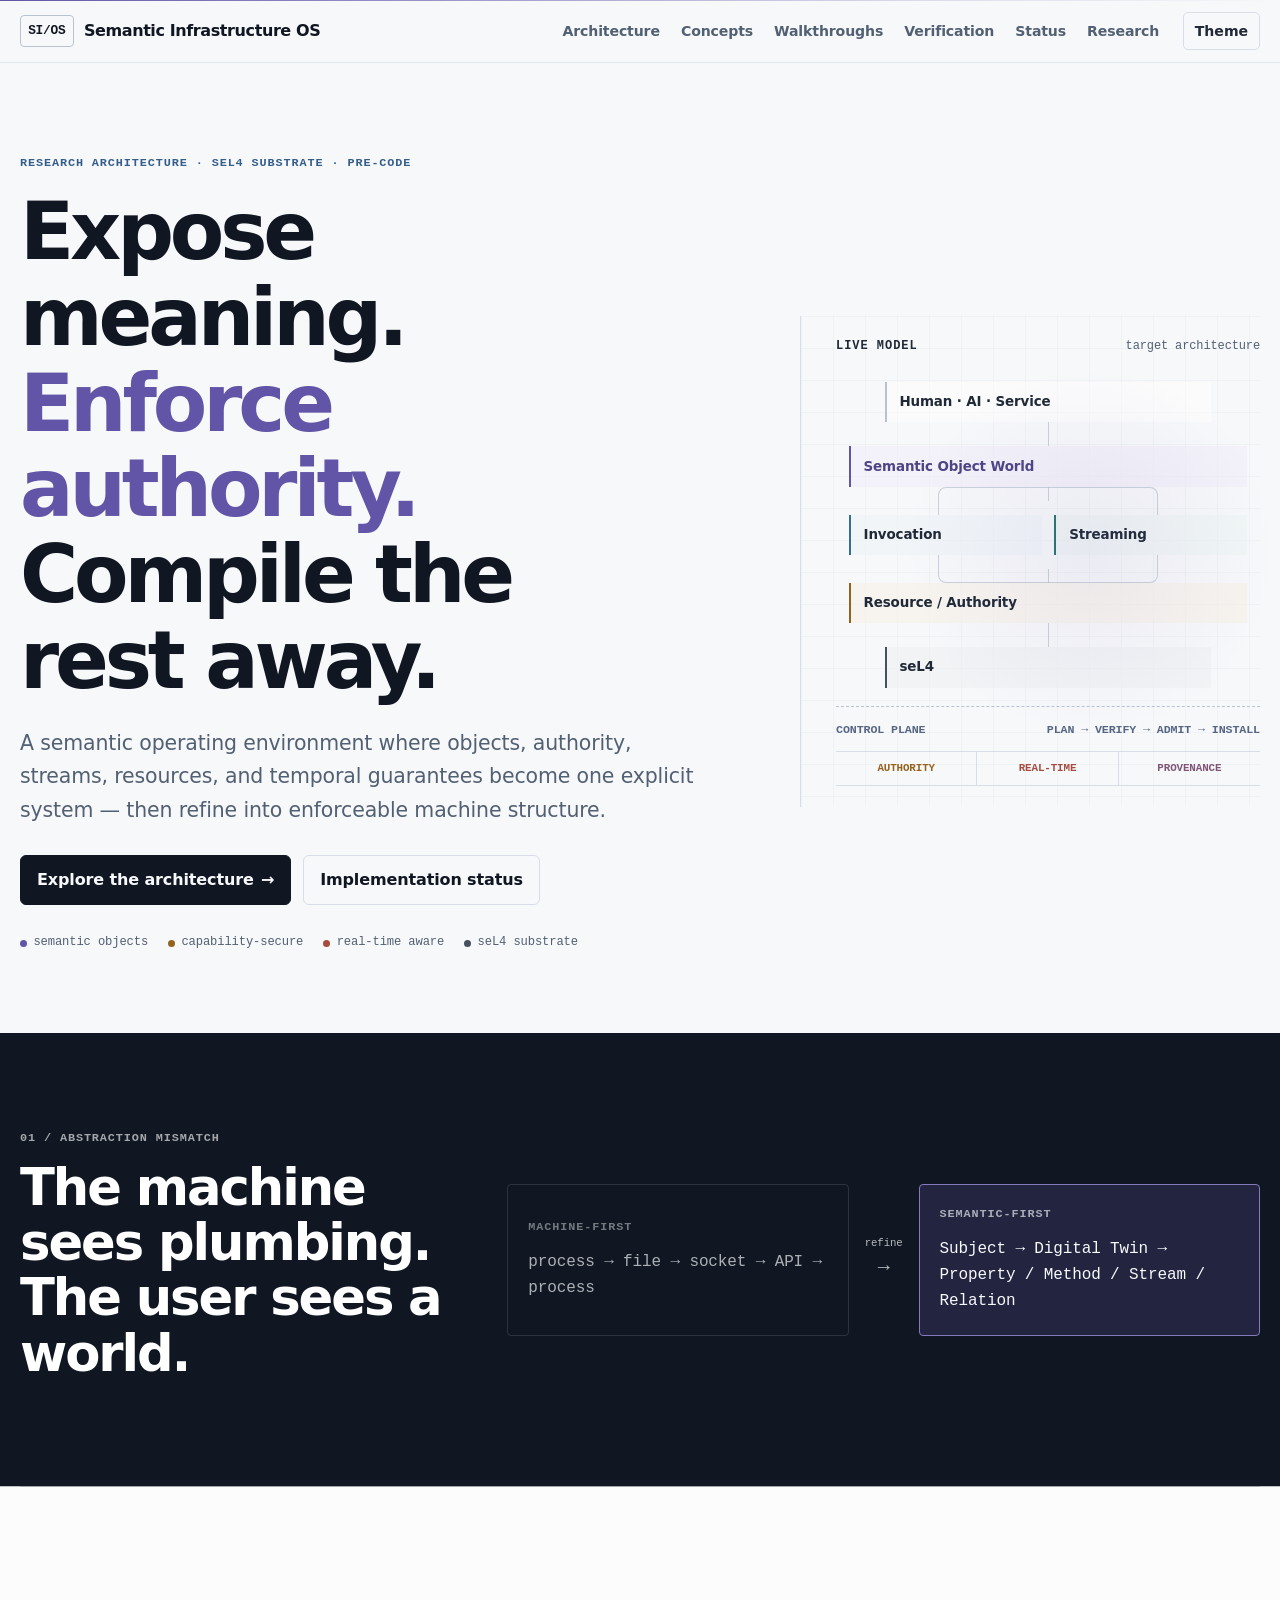
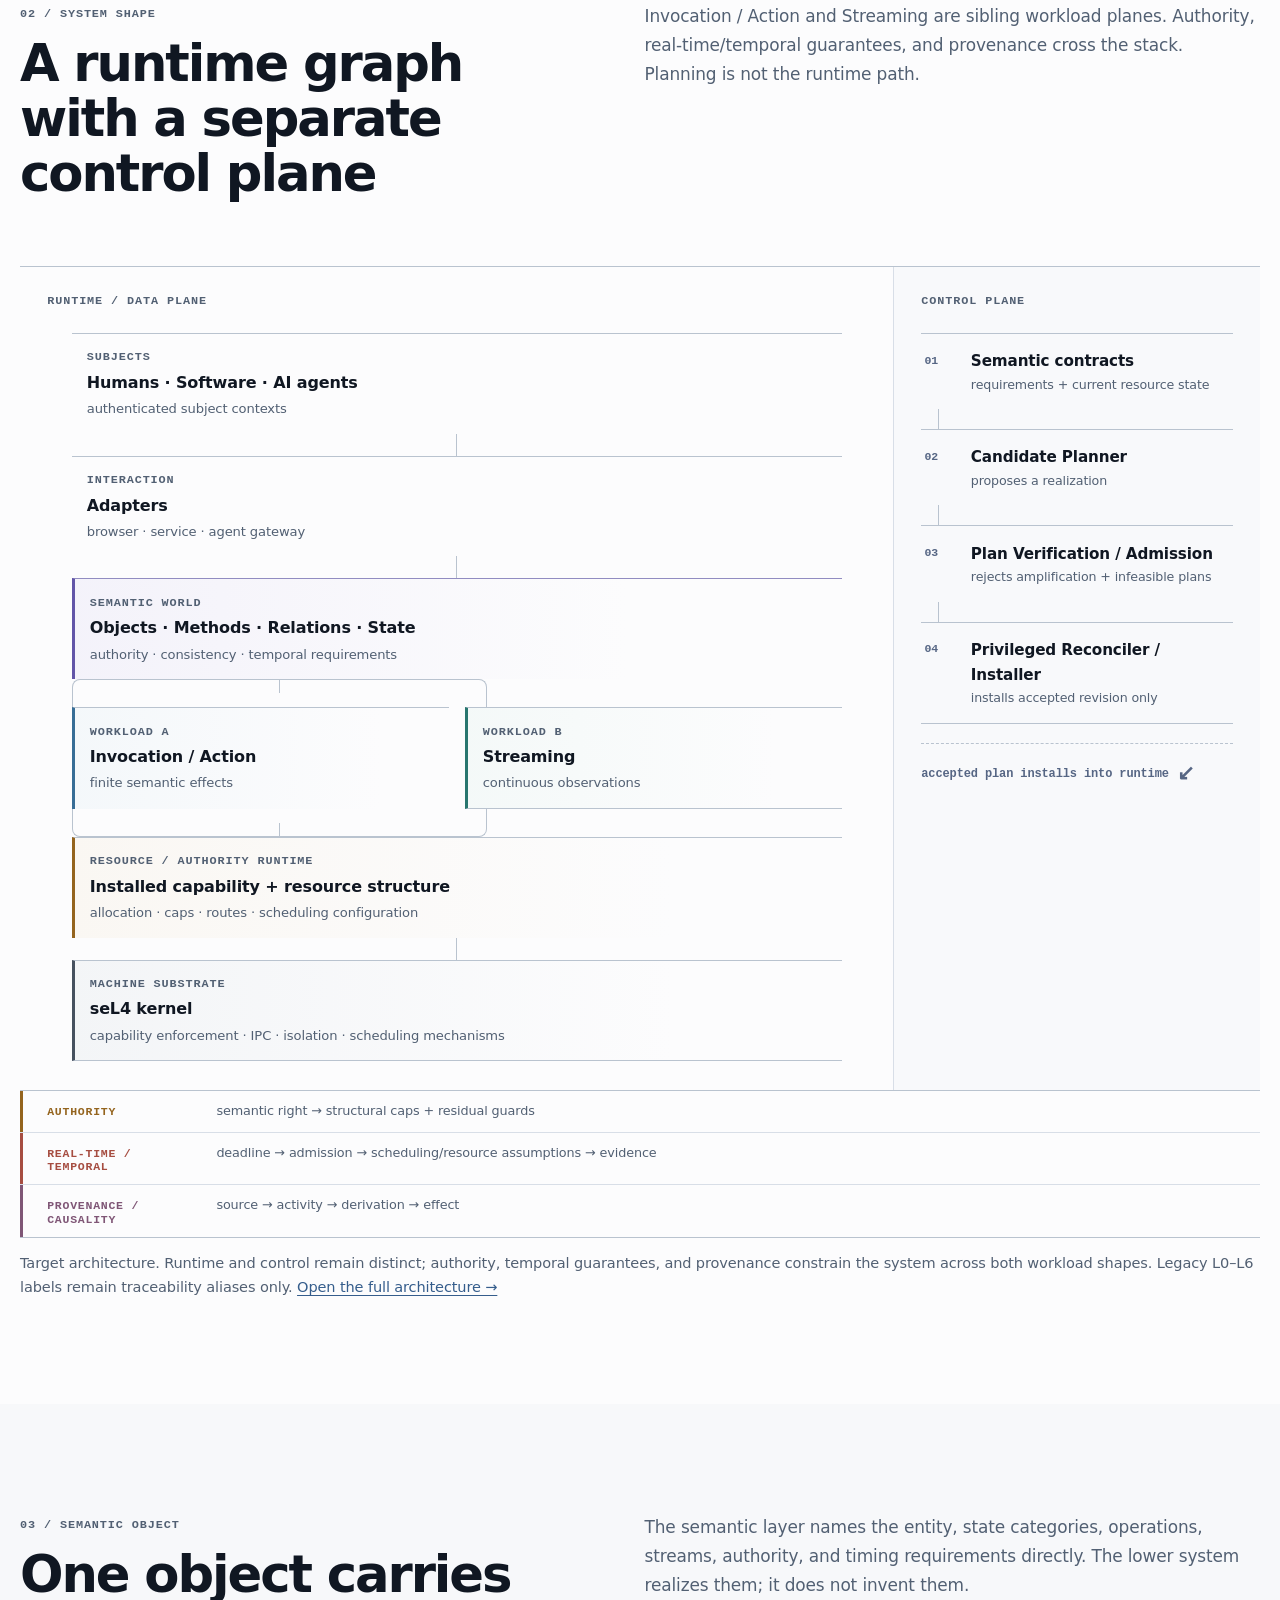
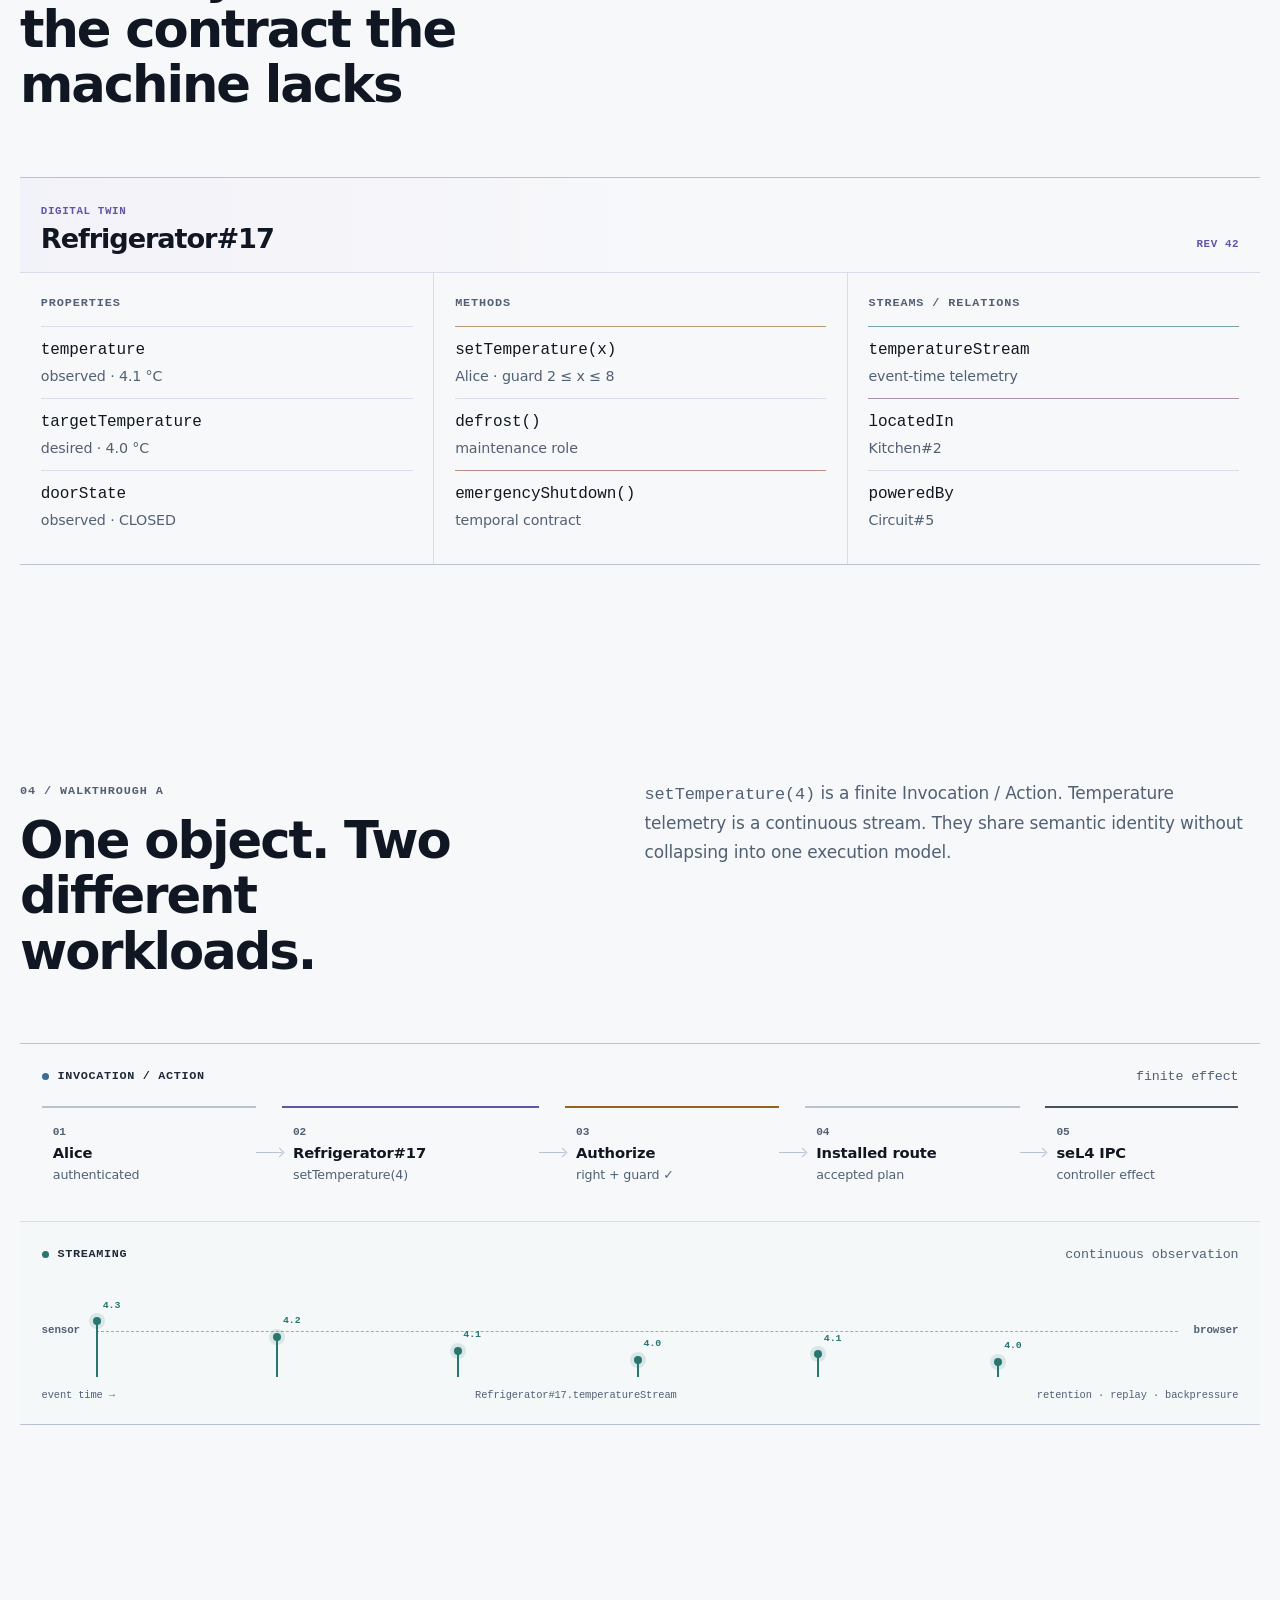
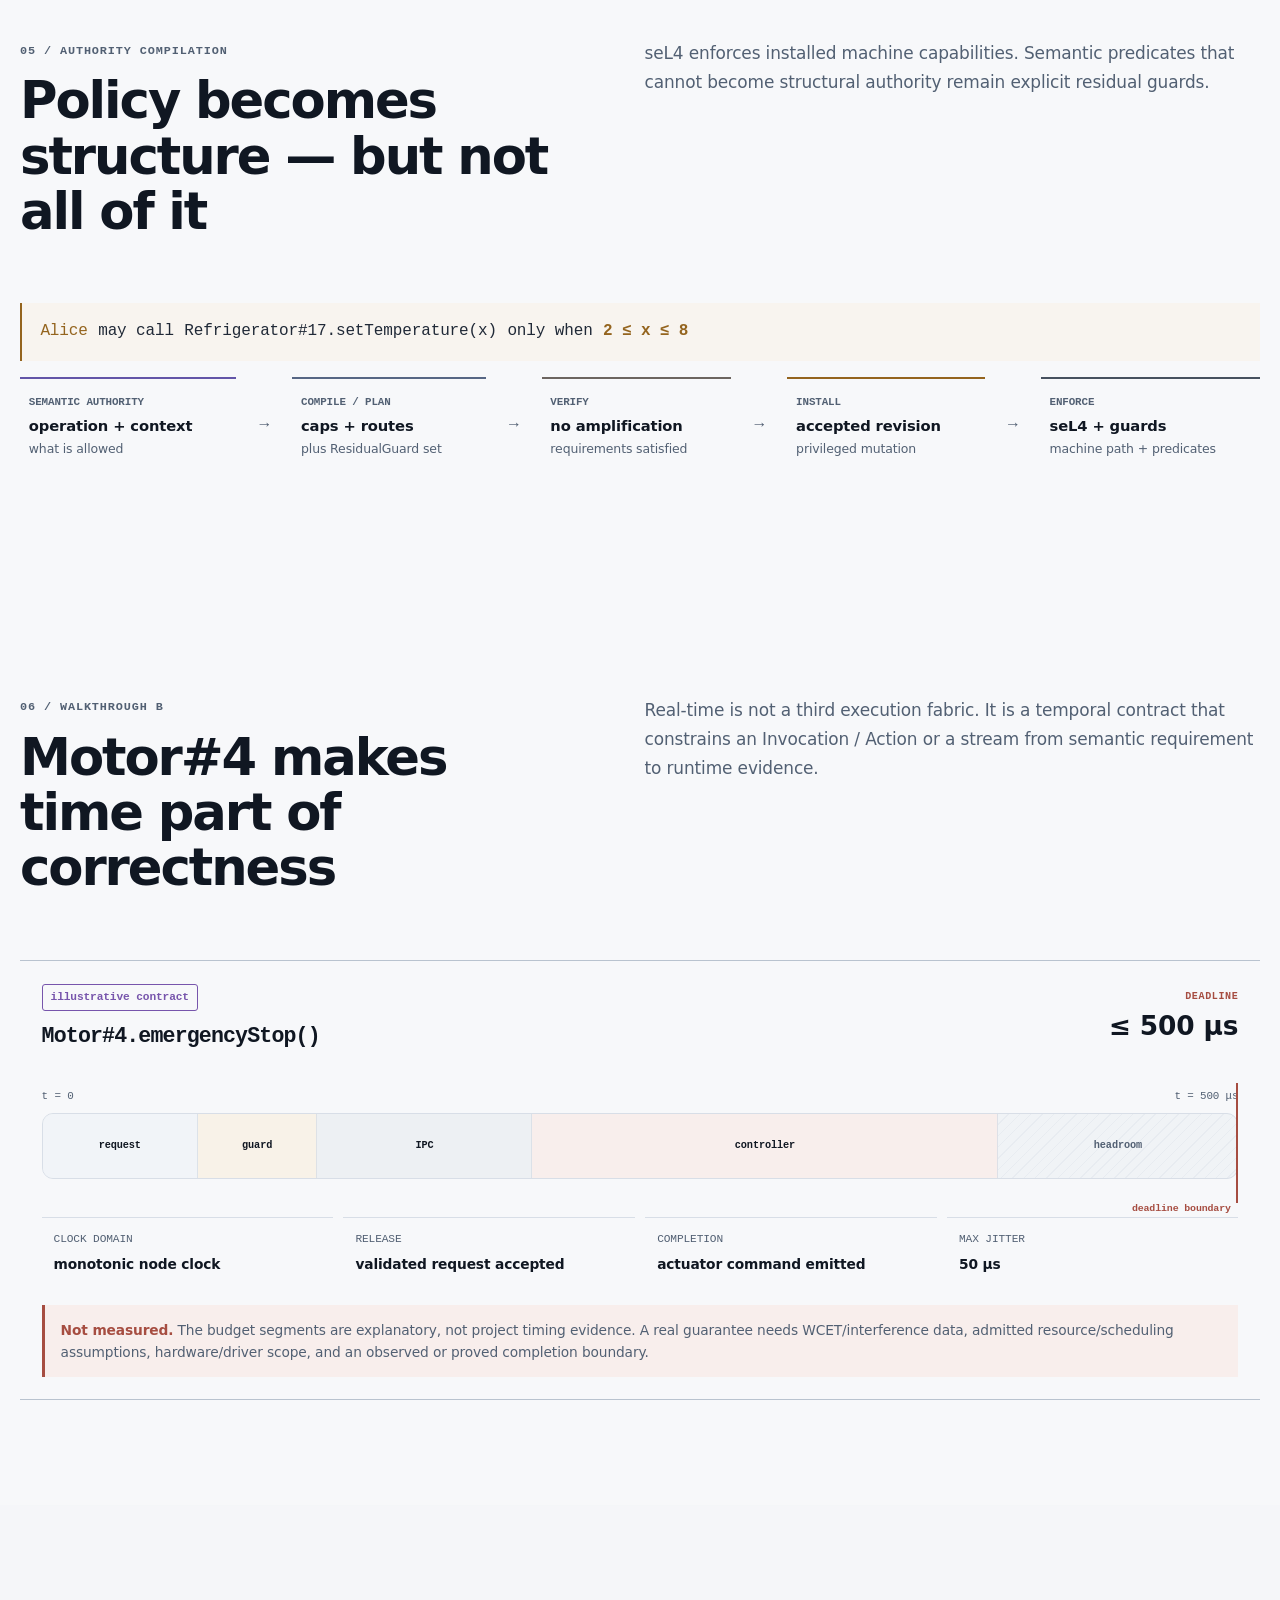
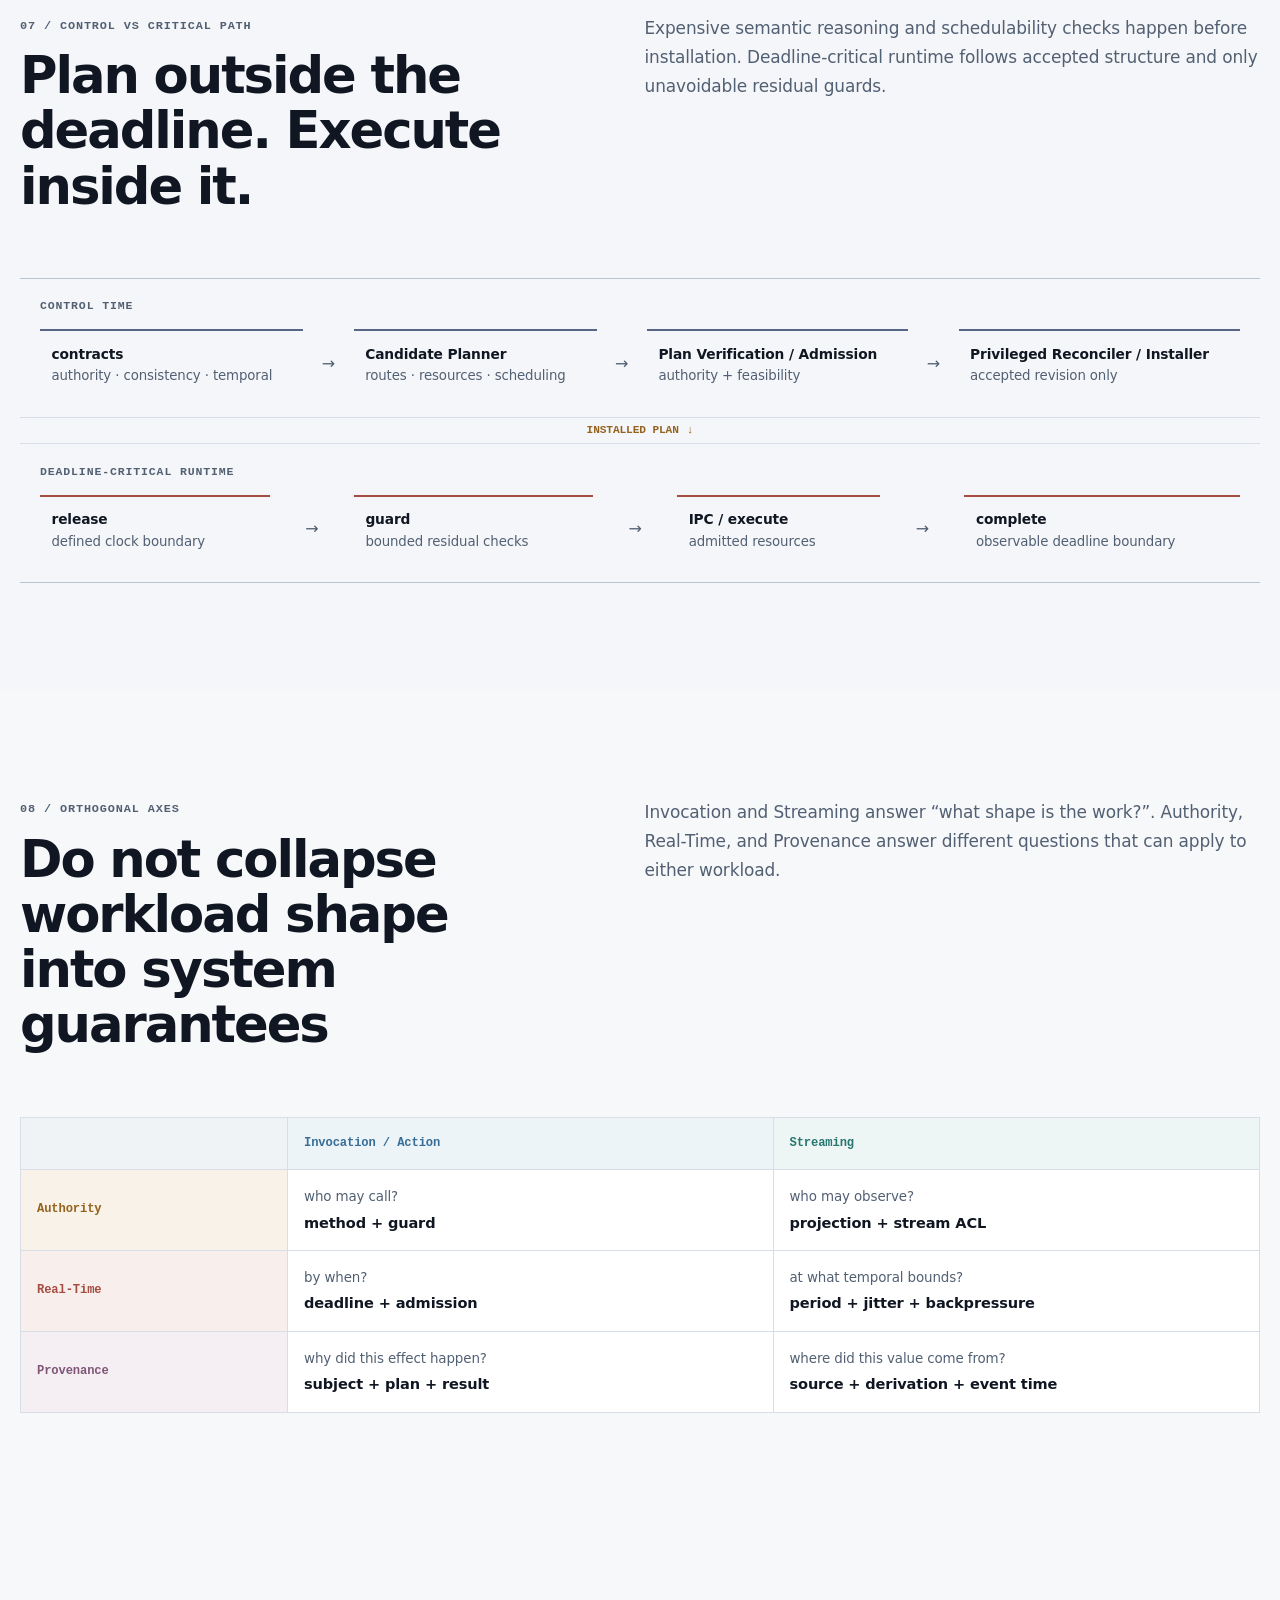
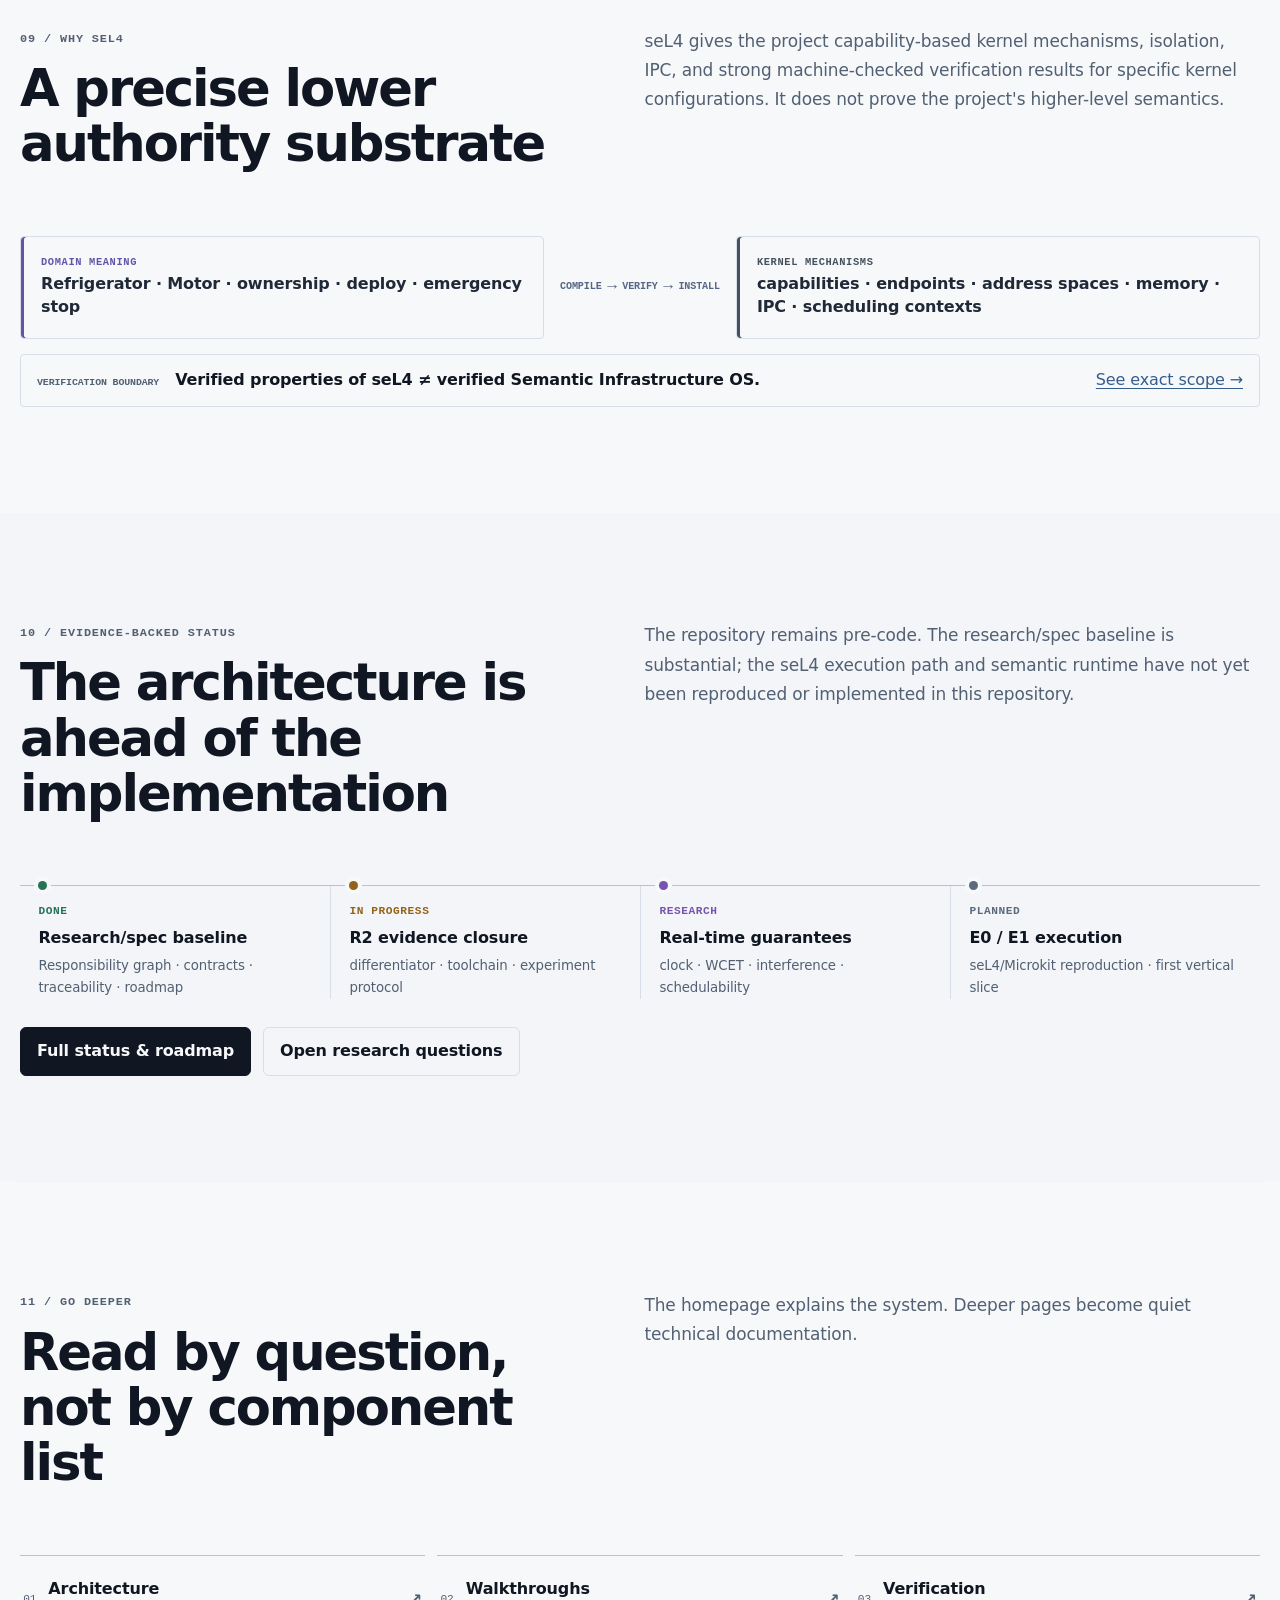
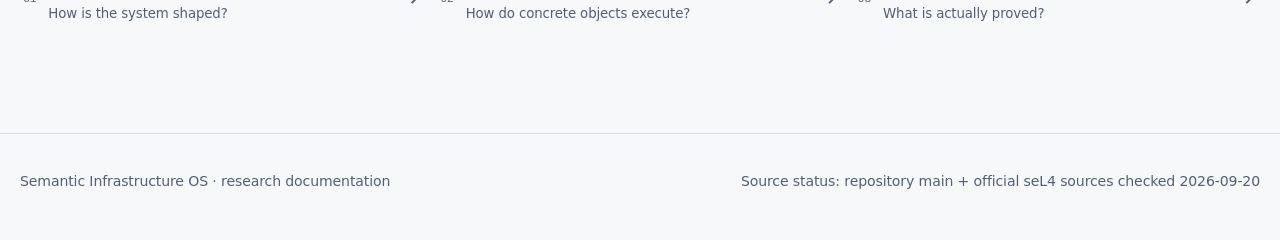
==== commit 04ad04cd: "Reframe homepage architecture as system blueprint" ====
--- a/index.html
+++ b/index.html
@@ -9,6 +9,7 @@
   <title>Semantic Infrastructure OS — semantics above, enforcement below</title>
   <link rel="icon" href="favicon.svg" type="image/svg+xml">
   <link rel="stylesheet" href="assets/styles.css">
+  <link rel="stylesheet" href="assets/home-redesign.css">
   <script defer src="assets/site.js"></script>
 </head>
 <body class="home">
@@ -99,80 +100,86 @@
       <p>Invocation / Action and Streaming are sibling workload planes. Authority, real-time/temporal guarantees, and provenance cross the stack. Planning is not the runtime path.</p>
     </div>
 
-    <figure class="system-map" data-testid="main-architecture">
-      <div class="runtime-map">
-        <div class="map-zone-label">RUNTIME / DATA PLANE</div>
-        <div class="runtime-node actors">
-          <span class="node-kicker">SUBJECTS</span>
-          <strong>Humans · Software · AI agents</strong>
-          <small>authenticated subject contexts</small>
-        </div>
-        <div class="runtime-flow" aria-hidden="true"></div>
-        <div class="runtime-node adapters">
-          <span class="node-kicker">INTERACTION</span>
-          <strong>Adapters</strong>
-          <small>browser · service · agent gateway</small>
-        </div>
-        <div class="runtime-flow" aria-hidden="true"></div>
-        <div class="runtime-node semantic">
-          <span class="node-kicker">SEMANTIC WORLD</span>
-          <strong>Objects · Methods · Relations · State</strong>
-          <small>authority · consistency · temporal requirements</small>
-        </div>
-        <div class="fork-lines" aria-hidden="true"><span></span><span></span></div>
-        <div class="workload-row">
-          <div class="runtime-node invocation">
-            <span class="node-kicker">WORKLOAD A</span>
-            <strong>Invocation / Action</strong>
-            <small>finite semantic effects</small>
+    <figure class="system-map system-map-v2" data-testid="main-architecture">
+      <div class="system-frame">
+        <section class="system-plane runtime-plane" aria-label="Runtime and data plane">
+          <div class="map-zone-label">RUNTIME / DATA PLANE</div>
+          <div class="runtime-stack">
+            <div class="runtime-node actors">
+              <span class="node-kicker">SUBJECTS</span>
+              <strong>Humans · Software · AI agents</strong>
+              <small>authenticated subject contexts</small>
+            </div>
+            <div class="runtime-flow" aria-hidden="true"></div>
+            <div class="runtime-node adapters">
+              <span class="node-kicker">INTERACTION</span>
+              <strong>Adapters</strong>
+              <small>browser · service · agent gateway</small>
+            </div>
+            <div class="runtime-flow" aria-hidden="true"></div>
+            <div class="runtime-node semantic">
+              <span class="node-kicker">SEMANTIC WORLD</span>
+              <strong>Objects · Methods · Relations · State</strong>
+              <small>authority · consistency · temporal requirements</small>
+            </div>
+            <div class="fork-lines" aria-hidden="true"><span></span><span></span></div>
+            <div class="workload-row">
+              <div class="runtime-node invocation">
+                <span class="node-kicker">WORKLOAD A</span>
+                <strong>Invocation / Action</strong>
+                <small>finite semantic effects</small>
+              </div>
+              <div class="runtime-node streaming">
+                <span class="node-kicker">WORKLOAD B</span>
+                <strong>Streaming</strong>
+                <small>continuous observations</small>
+              </div>
+            </div>
+            <div class="merge-lines" aria-hidden="true"><span></span><span></span></div>
+            <div class="runtime-node resource">
+              <span class="node-kicker">RESOURCE / AUTHORITY RUNTIME</span>
+              <strong>Installed capability + resource structure</strong>
+              <small>allocation · caps · routes · scheduling configuration</small>
+            </div>
+            <div class="runtime-flow" aria-hidden="true"></div>
+            <div class="runtime-node substrate">
+              <span class="node-kicker">MACHINE SUBSTRATE</span>
+              <strong>seL4 kernel</strong>
+              <small>capability enforcement · IPC · isolation · scheduling mechanisms</small>
+            </div>
           </div>
-          <div class="runtime-node streaming">
-            <span class="node-kicker">WORKLOAD B</span>
-            <strong>Streaming</strong>
-            <small>continuous observations</small>
+        </section>
+
+        <aside class="system-plane control-plane" aria-label="Control plane">
+          <div class="map-zone-label">CONTROL PLANE</div>
+          <div class="control-stack">
+            <div class="control-stage">
+              <span>01</span><strong>Semantic contracts</strong><small>requirements + current resource state</small>
+            </div>
+            <div class="control-arrow" aria-hidden="true">↓</div>
+            <div class="control-stage planner">
+              <span>02</span><strong>Candidate Planner</strong><small>proposes a realization</small>
+            </div>
+            <div class="control-arrow" aria-hidden="true">↓</div>
+            <div class="control-stage verifier">
+              <span>03</span><strong>Plan Verification / Admission</strong><small>rejects amplification + infeasible plans</small>
+            </div>
+            <div class="control-arrow" aria-hidden="true">↓</div>
+            <div class="control-stage installer">
+              <span>04</span><strong>Privileged Reconciler / Installer</strong><small>installs accepted revision only</small>
+            </div>
           </div>
-        </div>
-        <div class="merge-lines" aria-hidden="true"><span></span><span></span></div>
-        <div class="runtime-node resource">
-          <span class="node-kicker">RESOURCE / AUTHORITY RUNTIME</span>
-          <strong>Installed capability + resource structure</strong>
-          <small>allocation · caps · routes · scheduling configuration</small>
-        </div>
-        <div class="runtime-flow" aria-hidden="true"></div>
-        <div class="runtime-node substrate">
-          <span class="node-kicker">MACHINE SUBSTRATE</span>
-          <strong>seL4 kernel</strong>
-          <small>capability enforcement · IPC · isolation · scheduling mechanisms</small>
-        </div>
-      </div>
-
-      <aside class="control-lane">
-        <div class="map-zone-label">CONTROL PLANE</div>
-        <div class="control-stage">
-          <span>01</span><strong>Semantic contracts</strong><small>requirements + current resource state</small>
-        </div>
-        <div class="control-arrow">↓</div>
-        <div class="control-stage planner">
-          <span>02</span><strong>Candidate Planner</strong><small>proposes a realization</small>
-        </div>
-        <div class="control-arrow">↓</div>
-        <div class="control-stage verifier">
-          <span>03</span><strong>Plan Verification / Admission</strong><small>rejects amplification + infeasible plans</small>
-        </div>
-        <div class="control-arrow">↓</div>
-        <div class="control-stage installer">
-          <span>04</span><strong>Privileged Reconciler / Installer</strong><small>installs accepted revision only</small>
-        </div>
-        <div class="install-link"><span>installs</span><b>→</b></div>
-      </aside>
-
-      <div class="contract-bands" aria-label="Cross-cutting contracts">
-        <div class="contract-band authority"><span>AUTHORITY</span><small>semantic right → structural caps + residual guards</small></div>
-        <div class="contract-band realtime"><span>REAL-TIME / TEMPORAL</span><small>deadline → admission → scheduling/resource assumptions → evidence</small></div>
-        <div class="contract-band provenance"><span>PROVENANCE / CAUSALITY</span><small>source → activity → derivation → effect</small></div>
-      </div>
-
-      <figcaption>Target architecture. Legacy L0–L6 labels remain traceability aliases only. <a href="architecture.html">Open the full architecture →</a></figcaption>
+          <div class="install-link"><span>accepted plan installs into runtime</span><b aria-hidden="true">↙</b></div>
+        </aside>
+
+        <div class="crosscut-layer" aria-label="Cross-cutting system contracts">
+          <div class="crosscut authority"><span>AUTHORITY</span><small>semantic right → structural caps + residual guards</small></div>
+          <div class="crosscut realtime"><span>REAL-TIME / TEMPORAL</span><small>deadline → admission → scheduling/resource assumptions → evidence</small></div>
+          <div class="crosscut provenance"><span>PROVENANCE / CAUSALITY</span><small>source → activity → derivation → effect</small></div>
+        </div>
+      </div>
+
+      <figcaption>Target architecture. Runtime and control remain distinct; authority, temporal guarantees, and provenance constrain the system across both workload shapes. Legacy L0–L6 labels remain traceability aliases only. <a href="architecture.html">Open the full architecture →</a></figcaption>
     </figure>
   </section>
 
--- a/assets/styles.css
+++ b/assets/styles.css
@@ -1,39 +1,84 @@
 :root {
   color-scheme: light dark;
-  --bg: #f6f8fb;
+  --bg: #f4f6fa;
   --surface: #ffffff;
-  --surface-2: #eef2f7;
-  --text: #172033;
-  --muted: #59657a;
-  --line: #cfd7e3;
-  --strong: #111827;
-  --accent: #254f87;
-  --accent-soft: #e8f0fb;
-  --ok: #1d6d4a;
-  --warn: #865a18;
-  --research: #6c4ca1;
-  --planned: #4f5f73;
-  --shadow: 0 18px 45px rgba(18, 32, 51, .08);
+  --surface-2: #edf1f6;
+  --surface-3: #e4eaf2;
+  --text: #1b2433;
+  --muted: #687387;
+  --line: #d5dce7;
+  --line-strong: #bac5d4;
+  --strong: #0f1724;
+
+  --accent: #365f96;
+  --accent-soft: #e7eef9;
+
+  --semantic: #6657b8;
+  --semantic-soft: #eeebff;
+  --invocation: #2878b7;
+  --invocation-soft: #e7f4ff;
+  --streaming: #177e79;
+  --streaming-soft: #e4f7f4;
+  --authority: #a76816;
+  --authority-soft: #fff2dc;
+  --realtime: #ba4a38;
+  --realtime-soft: #ffebe7;
+  --provenance: #9b4d83;
+  --provenance-soft: #faeaf5;
+  --control: #4d609c;
+  --control-soft: #e9edfb;
+  --substrate: #344154;
+  --substrate-soft: #e8ecf1;
+
+  --ok: #257456;
+  --warn: #94631b;
+  --research: #7755ac;
+  --planned: #5c6a7c;
+
+  --shadow-sm: 0 8px 24px rgba(23, 34, 52, .055);
+  --shadow: 0 22px 60px rgba(23, 34, 52, .085);
   --radius: 18px;
+  --radius-lg: 28px;
   --mono: ui-monospace, SFMono-Regular, Menlo, Monaco, Consolas, "Liberation Mono", monospace;
   --sans: Inter, ui-sans-serif, system-ui, -apple-system, BlinkMacSystemFont, "Segoe UI", sans-serif;
 }
 
 html[data-theme="dark"] {
-  --bg: #0f141d;
-  --surface: #151c27;
-  --surface-2: #1b2533;
-  --text: #edf3fb;
-  --muted: #aab7c8;
-  --line: #324054;
+  --bg: #0e131b;
+  --surface: #141b25;
+  --surface-2: #1a2330;
+  --surface-3: #202c3b;
+  --text: #eaf0f8;
+  --muted: #9eabbc;
+  --line: #2d3a4d;
+  --line-strong: #42536b;
   --strong: #ffffff;
-  --accent: #86b9ff;
-  --accent-soft: #182c46;
-  --ok: #79d5ad;
-  --warn: #f0c274;
-  --research: #c3a4ff;
-  --planned: #b3c1d3;
-  --shadow: 0 18px 45px rgba(0, 0, 0, .26);
+
+  --accent: #84b2ef;
+  --accent-soft: #182942;
+  --semantic: #b7a8ff;
+  --semantic-soft: #282347;
+  --invocation: #72bdf2;
+  --invocation-soft: #17334a;
+  --streaming: #6fd4c7;
+  --streaming-soft: #163b38;
+  --authority: #efb25f;
+  --authority-soft: #3d2d17;
+  --realtime: #ff8e7d;
+  --realtime-soft: #42211f;
+  --provenance: #e294cb;
+  --provenance-soft: #3c2336;
+  --control: #9dacff;
+  --control-soft: #242d52;
+  --substrate: #c0ccda;
+  --substrate-soft: #202a37;
+
+  --ok: #72d3a9;
+  --warn: #f1c378;
+  --research: #c7a6ff;
+  --planned: #b1bfd1;
+  --shadow-sm: 0 8px 24px rgba(0, 0, 0, .18);
+  --shadow: 0 22px 60px rgba(0, 0, 0, .28);
 }
 
 * { box-sizing: border-box; }
@@ -43,21 +88,21 @@
   background: var(--bg);
   color: var(--text);
   font-family: var(--sans);
-  line-height: 1.65;
+  line-height: 1.62;
   letter-spacing: -.008em;
 }
 body::before {
   content: "";
   position: fixed;
-  inset: 0 0 auto 0;
-  height: 3px;
-  background: linear-gradient(90deg, var(--accent), transparent 72%);
+  inset: 0 0 auto;
+  height: 2px;
+  background: linear-gradient(90deg, var(--semantic), var(--invocation), var(--streaming), transparent 86%);
   z-index: 100;
 }
 a { color: var(--accent); text-underline-offset: 3px; }
 a:hover { text-decoration-thickness: 2px; }
 button, a { -webkit-tap-highlight-color: transparent; }
-:focus-visible { outline: 3px solid var(--accent); outline-offset: 3px; border-radius: 6px; }
+:focus-visible { outline: 3px solid var(--accent); outline-offset: 3px; border-radius: 7px; }
 
 .skip-link {
   position: fixed;
@@ -75,110 +120,1061 @@
   position: sticky;
   top: 0;
   z-index: 50;
-  border-bottom: 1px solid color-mix(in srgb, var(--line) 75%, transparent);
+  border-bottom: 1px solid color-mix(in srgb, var(--line) 68%, transparent);
   background: color-mix(in srgb, var(--bg) 88%, transparent);
-  backdrop-filter: blur(14px);
+  backdrop-filter: blur(18px);
 }
 .header-inner {
-  width: min(1180px, calc(100% - 32px));
+  width: min(1240px, calc(100% - 36px));
   margin: 0 auto;
-  min-height: 68px;
+  min-height: 62px;
   display: flex;
   align-items: center;
-  gap: 1rem;
+  gap: .9rem;
 }
 .brand {
   color: var(--strong);
   text-decoration: none;
-  font-weight: 800;
-  letter-spacing: -.03em;
+  display: inline-flex;
+  align-items: center;
+  gap: .65rem;
   white-space: nowrap;
 }
-.brand span { color: var(--muted); font-weight: 550; }
-.site-nav { display: flex; gap: .25rem; margin-left: auto; align-items: center; }
+.brand-mark {
+  font-family: var(--mono);
+  font-size: .8rem;
+  font-weight: 900;
+  letter-spacing: -.02em;
+  padding: .28rem .45rem;
+  border: 1px solid var(--line-strong);
+  border-radius: 7px;
+  background: var(--surface);
+}
+.brand-name {
+  font-weight: 780;
+  letter-spacing: -.025em;
+}
+.site-nav { display: flex; gap: .16rem; margin-left: auto; align-items: center; }
 .site-nav a {
   color: var(--muted);
   text-decoration: none;
-  padding: .45rem .65rem;
+  padding: .4rem .58rem;
   border-radius: 8px;
-  font-size: .92rem;
+  font-size: .88rem;
   font-weight: 650;
 }
-.site-nav a[aria-current="page"], .site-nav a:hover { color: var(--strong); background: var(--surface-2); }
+.site-nav a[aria-current="page"],
+.site-nav a:hover { color: var(--strong); background: var(--surface-2); }
 .icon-button {
   border: 1px solid var(--line);
   background: var(--surface);
   color: var(--text);
-  padding: .5rem .72rem;
-  border-radius: 10px;
+  padding: .43rem .68rem;
+  border-radius: 9px;
   cursor: pointer;
   font: inherit;
+  font-size: .88rem;
   font-weight: 700;
 }
 .nav-toggle { display: none; }
 
-main { width: min(1180px, calc(100% - 32px)); margin: 0 auto; }
+main {
+  width: min(1240px, calc(100% - 36px));
+  margin: 0 auto;
+}
+
+.eyebrow,
+.kicker,
+.node-kicker,
+.map-zone-label,
+.spec-label,
+.shift-label,
+.phase-label {
+  font-family: var(--mono);
+  letter-spacing: .085em;
+  text-transform: uppercase;
+}
+
 .hero {
-  padding: 6.3rem 0 2.2rem;
-  display: grid;
-  grid-template-columns: minmax(0, 1.35fr) minmax(260px, .65fr);
-  gap: 3rem;
-  align-items: end;
-}
+  padding: 5.7rem 0 4rem;
+}
+.hero-system {
+  min-height: min(800px, calc(100vh - 62px));
+  display: grid;
+  grid-template-columns: minmax(0, 1.08fr) minmax(420px, .92fr);
+  gap: clamp(2.5rem, 5vw, 5.7rem);
+  align-items: center;
+}
+.hero-copy { padding-bottom: 1rem; }
 .eyebrow {
   margin: 0 0 1rem;
   color: var(--accent);
-  font-family: var(--mono);
-  font-size: .78rem;
-  font-weight: 800;
-  letter-spacing: .09em;
-  text-transform: uppercase;
-}
-h1, h2, h3 { line-height: 1.12; letter-spacing: -.035em; color: var(--strong); }
-h1 { font-size: clamp(3rem, 7vw, 6.2rem); margin: 0; max-width: 13ch; }
-h2 { font-size: clamp(2rem, 4vw, 3.5rem); margin: 0 0 1rem; }
+  font-size: .74rem;
+  font-weight: 850;
+}
+h1, h2, h3 {
+  line-height: 1.08;
+  letter-spacing: -.04em;
+  color: var(--strong);
+}
+h1 {
+  font-size: clamp(3.7rem, 6vw, 5.15rem);
+  margin: 0;
+  max-width: 12.5ch;
+}
+.hero h1 span { color: var(--semantic); }
+h2 { font-size: clamp(2.15rem, 4vw, 3.55rem); margin: 0 0 1rem; }
 h3 { font-size: 1.35rem; margin: 0 0 .65rem; }
-.lede { font-size: clamp(1.15rem, 2vw, 1.4rem); color: var(--muted); max-width: 62ch; }
-.hero-aside {
-  border-left: 2px solid var(--accent);
-  padding-left: 1.25rem;
-  color: var(--muted);
-}
-.hero-aside strong { display: block; color: var(--strong); font-family: var(--mono); margin-bottom: .55rem; }
-.hero-actions { display: flex; flex-wrap: wrap; gap: .8rem; margin-top: 1.5rem; }
+.lede {
+  font-size: clamp(1.06rem, 1.65vw, 1.28rem);
+  line-height: 1.63;
+  color: var(--muted);
+  max-width: 59ch;
+  margin: 1.45rem 0 0;
+}
+.hero-actions { display: flex; flex-wrap: wrap; gap: .75rem; margin-top: 1.75rem; }
 .button {
   display: inline-flex;
   align-items: center;
   justify-content: center;
-  gap: .4rem;
+  gap: .45rem;
   min-height: 44px;
-  padding: .65rem 1rem;
-  border: 1px solid var(--line);
-  border-radius: 11px;
+  padding: .68rem 1rem;
+  border: 1px solid var(--line);
+  border-radius: 10px;
   color: var(--strong);
   background: var(--surface);
-  font-weight: 750;
+  font-weight: 760;
   text-decoration: none;
-}
-.button.primary { background: var(--strong); color: var(--bg); border-color: var(--strong); }
-
-.section { padding: 5rem 0; border-top: 1px solid var(--line); }
+  box-shadow: var(--shadow-sm);
+}
+.button.primary {
+  background: var(--strong);
+  color: var(--bg);
+  border-color: var(--strong);
+}
+.status-rail {
+  display: flex;
+  flex-wrap: wrap;
+  gap: .55rem 1rem;
+  margin-top: 1.8rem;
+  color: var(--muted);
+  font-family: var(--mono);
+  font-size: .72rem;
+}
+.status-rail span { display: inline-flex; align-items: center; gap: .4rem; }
+.dot, .lane-dot {
+  width: 7px;
+  height: 7px;
+  border-radius: 50%;
+  display: inline-block;
+  background: var(--line-strong);
+}
+.semantic-dot { background: var(--semantic); }
+.authority-dot { background: var(--authority); }
+.realtime-dot { background: var(--realtime); }
+.substrate-dot { background: var(--substrate); }
+.invocation-dot { background: var(--invocation); }
+.streaming-dot { background: var(--streaming); }
+
+.hero-map {
+  position: relative;
+  min-height: 520px;
+  border: 1px solid var(--line);
+  border-radius: var(--radius-lg);
+  background:
+    linear-gradient(color-mix(in srgb, var(--line) 34%, transparent) 1px, transparent 1px),
+    linear-gradient(90deg, color-mix(in srgb, var(--line) 34%, transparent) 1px, transparent 1px),
+    var(--surface);
+  background-size: 30px 30px;
+  box-shadow: var(--shadow);
+  padding: 1.15rem;
+  overflow: hidden;
+}
+.hero-map::after {
+  content: "";
+  position: absolute;
+  inset: auto -15% -28% 20%;
+  height: 55%;
+  background: radial-gradient(circle, color-mix(in srgb, var(--semantic) 13%, transparent), transparent 70%);
+  pointer-events: none;
+}
+.map-caption {
+  display: flex;
+  justify-content: space-between;
+  gap: 1rem;
+  align-items: center;
+  margin-bottom: 1.3rem;
+  font-family: var(--mono);
+}
+.map-caption span { font-size: .72rem; font-weight: 900; letter-spacing: .08em; }
+.map-caption small { color: var(--muted); }
+.mini-map {
+  width: min(88%, 430px);
+  margin: 0 auto;
+  display: grid;
+  justify-items: center;
+}
+.mini-node {
+  width: 100%;
+  padding: .65rem .75rem;
+  border: 1px solid var(--line-strong);
+  border-radius: 10px;
+  background: color-mix(in srgb, var(--surface) 93%, transparent);
+  text-align: center;
+  font-size: .82rem;
+  font-weight: 760;
+}
+.mini-node.actor { width: 76%; }
+.mini-node.semantic-node {
+  border-color: var(--semantic);
+  background: var(--semantic-soft);
+  color: color-mix(in srgb, var(--semantic) 74%, var(--strong));
+}
+.mini-node.invocation-node { border-color: var(--invocation); background: var(--invocation-soft); }
+.mini-node.streaming-node { border-color: var(--streaming); background: var(--streaming-soft); }
+.mini-node.resource-node { border-color: var(--authority); background: var(--authority-soft); }
+.mini-node.substrate-node { width: 76%; border-color: var(--substrate); background: var(--substrate-soft); }
+.mini-link {
+  height: 24px;
+  width: 1px;
+  background: var(--line-strong);
+}
+.mini-pair {
+  width: 100%;
+  display: grid;
+  grid-template-columns: 1fr 1fr;
+  gap: .8rem;
+}
+.mini-branches, .mini-merge {
+  width: 55%;
+  height: 28px;
+  display: grid;
+  grid-template-columns: 1fr 1fr;
+  position: relative;
+}
+.mini-branches::before,
+.mini-merge::before {
+  content: "";
+  position: absolute;
+  left: 50%;
+  width: 1px;
+  height: 50%;
+  background: var(--line-strong);
+}
+.mini-branches::before { top: 0; }
+.mini-merge::before { bottom: 0; }
+.mini-branches span,
+.mini-merge span {
+  border-color: var(--line-strong);
+  border-style: solid;
+}
+.mini-branches span:first-child { border-width: 1px 0 0 1px; border-radius: 8px 0 0 0; }
+.mini-branches span:last-child { border-width: 1px 1px 0 0; border-radius: 0 8px 0 0; }
+.mini-merge span:first-child { border-width: 0 0 1px 1px; border-radius: 0 0 0 8px; }
+.mini-merge span:last-child { border-width: 0 1px 1px 0; border-radius: 0 0 8px 0; }
+.mini-control {
+  margin-top: 1.15rem;
+  border-top: 1px dashed var(--line-strong);
+  padding-top: .85rem;
+  display: flex;
+  justify-content: space-between;
+  gap: 1rem;
+  color: var(--control);
+  font-family: var(--mono);
+  font-size: .7rem;
+}
+.mini-control span { font-weight: 850; }
+.mini-control strong { font-size: .7rem; }
+.mini-contracts {
+  margin-top: .7rem;
+  display: grid;
+  grid-template-columns: repeat(3, 1fr);
+  gap: .4rem;
+}
+.mini-contracts span {
+  padding: .36rem .45rem;
+  border-radius: 6px;
+  text-align: center;
+  font-family: var(--mono);
+  font-size: .62rem;
+  font-weight: 900;
+}
+.mini-contracts .authority { color: var(--authority); background: var(--authority-soft); }
+.mini-contracts .realtime { color: var(--realtime); background: var(--realtime-soft); }
+.mini-contracts .provenance { color: var(--provenance); background: var(--provenance-soft); }
+
+.section {
+  padding: 6rem 0;
+  border-top: 1px solid var(--line);
+}
 .section.compact { padding: 3.5rem 0; }
-.section-intro { display: grid; grid-template-columns: .58fr 1fr; gap: 2.2rem; margin-bottom: 2rem; }
-.section-intro p { margin-top: .1rem; color: var(--muted); font-size: 1.05rem; }
-.kicker { font-family: var(--mono); color: var(--muted); font-size: .82rem; }
+.section-intro {
+  display: grid;
+  grid-template-columns: minmax(0, .85fr) minmax(320px, 1.15fr);
+  gap: clamp(2rem, 6vw, 6rem);
+  margin-bottom: 2.5rem;
+  align-items: start;
+}
+.section-intro p {
+  margin-top: .2rem;
+  color: var(--muted);
+  font-size: 1.04rem;
+  max-width: 64ch;
+}
+.kicker {
+  display: inline-block;
+  margin-bottom: .75rem;
+  color: var(--muted);
+  font-size: .72rem;
+  font-weight: 850;
+}
+
+.concept-shift {
+  margin: 0;
+  padding: 5rem 0;
+  background: var(--strong);
+  box-shadow: 0 0 0 100vmax var(--strong);
+  clip-path: inset(0 -100vmax);
+  color: color-mix(in srgb, var(--bg) 88%, white);
+  display: grid;
+  grid-template-columns: .72fr 1.28fr;
+  gap: 4rem;
+  align-items: center;
+}
+.concept-shift h2 { color: white; }
+.concept-shift .kicker { color: color-mix(in srgb, white 62%, transparent); }
+.shift-diagram {
+  display: grid;
+  grid-template-columns: 1fr auto 1fr;
+  gap: 1rem;
+  align-items: stretch;
+}
+.shift-side {
+  min-width: 0;
+  border: 1px solid color-mix(in srgb, white 18%, transparent);
+  border-radius: 16px;
+  padding: 1.25rem;
+  display: grid;
+  align-content: center;
+  gap: .8rem;
+}
+.shift-side code {
+  font-family: var(--mono);
+  overflow-wrap: anywhere;
+}
+.shift-label { font-size: .66rem; font-weight: 900; opacity: .64; }
+.muted-side { opacity: .68; }
+.semantic-side {
+  border-color: color-mix(in srgb, var(--semantic) 78%, white);
+  background: color-mix(in srgb, var(--semantic) 22%, transparent);
+}
+.shift-axis {
+  display: grid;
+  place-items: center;
+  align-content: center;
+  color: color-mix(in srgb, white 70%, transparent);
+  font-family: var(--mono);
+  font-size: .67rem;
+}
+.shift-axis b { font-size: 1.25rem; }
+
+.architecture-section { padding-top: 6.5rem; }
+.system-map {
+  margin: 0;
+  display: grid;
+  grid-template-columns: minmax(0, 1.65fr) minmax(300px, .68fr);
+  grid-template-areas:
+    "runtime control"
+    "contracts contracts"
+    "caption caption";
+  gap: 1rem;
+}
+.runtime-map,
+.control-lane {
+  position: relative;
+  border: 1px solid var(--line);
+  border-radius: 24px;
+  background: var(--surface);
+  box-shadow: var(--shadow-sm);
+}
+.runtime-map {
+  grid-area: runtime;
+  padding: 1.35rem;
+  display: grid;
+  justify-items: center;
+}
+.control-lane {
+  grid-area: control;
+  padding: 1.35rem;
+  display: grid;
+  align-content: center;
+}
+.map-zone-label {
+  justify-self: start;
+  color: var(--muted);
+  font-size: .66rem;
+  font-weight: 900;
+  margin-bottom: 1rem;
+}
+.runtime-node {
+  width: min(92%, 690px);
+  border: 1px solid var(--line-strong);
+  border-radius: 14px;
+  background: var(--surface-2);
+  padding: .9rem 1rem;
+  text-align: center;
+}
+.runtime-node strong { display: block; color: var(--strong); }
+.runtime-node small { display: block; margin-top: .15rem; color: var(--muted); }
+.node-kicker {
+  display: block;
+  margin-bottom: .2rem;
+  font-size: .61rem;
+  font-weight: 900;
+  color: var(--muted);
+}
+.runtime-node.semantic { border: 2px solid var(--semantic); background: var(--semantic-soft); }
+.runtime-node.invocation { border-color: var(--invocation); background: var(--invocation-soft); }
+.runtime-node.streaming { border-color: var(--streaming); background: var(--streaming-soft); }
+.runtime-node.resource { border-color: var(--authority); background: var(--authority-soft); }
+.runtime-node.substrate { border-color: var(--substrate); background: var(--substrate-soft); }
+.runtime-flow {
+  width: 1px;
+  height: 24px;
+  background: var(--line-strong);
+}
+.workload-row {
+  width: 92%;
+  display: grid;
+  grid-template-columns: 1fr 1fr;
+  gap: 1rem;
+}
+.workload-row .runtime-node { width: 100%; }
+.fork-lines, .merge-lines {
+  position: relative;
+  width: 50%;
+  height: 28px;
+  display: grid;
+  grid-template-columns: 1fr 1fr;
+}
+.fork-lines::before,
+.merge-lines::before {
+  content: "";
+  position: absolute;
+  left: 50%;
+  width: 1px;
+  height: 50%;
+  background: var(--line-strong);
+}
+.fork-lines::before { top: 0; }
+.merge-lines::before { bottom: 0; }
+.fork-lines span,
+.merge-lines span { border-color: var(--line-strong); border-style: solid; }
+.fork-lines span:first-child { border-width: 1px 0 0 1px; border-radius: 8px 0 0; }
+.fork-lines span:last-child { border-width: 1px 1px 0 0; border-radius: 0 8px 0 0; }
+.merge-lines span:first-child { border-width: 0 0 1px 1px; border-radius: 0 0 0 8px; }
+.merge-lines span:last-child { border-width: 0 1px 1px 0; border-radius: 0 0 8px; }
+
+.control-stage {
+  display: grid;
+  grid-template-columns: auto 1fr;
+  gap: .1rem .75rem;
+  border: 1px solid var(--line);
+  border-radius: 12px;
+  padding: .9rem;
+  background: var(--surface-2);
+}
+.control-stage > span {
+  grid-row: 1 / 3;
+  color: var(--control);
+  font-family: var(--mono);
+  font-size: .65rem;
+  font-weight: 900;
+  align-self: start;
+  padding-top: .15rem;
+}
+.control-stage strong { color: var(--strong); font-size: .95rem; }
+.control-stage small { color: var(--muted); }
+.control-stage.planner,
+.control-stage.verifier,
+.control-stage.installer { border-color: color-mix(in srgb, var(--control) 55%, var(--line)); }
+.control-arrow {
+  text-align: center;
+  color: var(--control);
+  font-family: var(--mono);
+  padding: .2rem 0;
+}
+.install-link {
+  margin-top: 1rem;
+  color: var(--control);
+  display: flex;
+  align-items: center;
+  justify-content: end;
+  gap: .5rem;
+  font-family: var(--mono);
+  font-size: .7rem;
+  font-weight: 850;
+}
+.install-link b { font-size: 1.3rem; }
+.contract-bands {
+  grid-area: contracts;
+  display: grid;
+  grid-template-columns: repeat(3, 1fr);
+  gap: .7rem;
+}
+.contract-band {
+  border-radius: 12px;
+  padding: .8rem .95rem;
+  display: grid;
+  gap: .1rem;
+}
+.contract-band span {
+  font-family: var(--mono);
+  font-size: .68rem;
+  font-weight: 900;
+  letter-spacing: .055em;
+}
+.contract-band small { color: var(--muted); }
+.contract-band.authority { background: var(--authority-soft); border: 1px solid color-mix(in srgb, var(--authority) 40%, var(--line)); }
+.contract-band.realtime { background: var(--realtime-soft); border: 1px solid color-mix(in srgb, var(--realtime) 40%, var(--line)); }
+.contract-band.provenance { background: var(--provenance-soft); border: 1px solid color-mix(in srgb, var(--provenance) 40%, var(--line)); }
+.contract-band.authority span { color: var(--authority); }
+.contract-band.realtime span { color: var(--realtime); }
+.contract-band.provenance span { color: var(--provenance); }
+.system-map figcaption {
+  grid-area: caption;
+  color: var(--muted);
+  font-size: .9rem;
+  padding: .25rem .2rem 0;
+}
+
+.object-specimen {
+  border: 1px solid var(--line);
+  border-radius: 22px;
+  background: var(--surface);
+  box-shadow: var(--shadow-sm);
+  overflow: hidden;
+}
+.object-head {
+  padding: 1.15rem 1.3rem;
+  border-bottom: 1px solid var(--line);
+  display: flex;
+  align-items: end;
+  justify-content: space-between;
+  gap: 1rem;
+  background: linear-gradient(110deg, var(--semantic-soft), transparent 46%);
+}
+.object-head h3 { margin: .12rem 0 0; font-size: 1.7rem; }
+.object-type,
+.object-revision {
+  font-family: var(--mono);
+  font-size: .68rem;
+  color: var(--semantic);
+  font-weight: 900;
+  letter-spacing: .055em;
+  text-transform: uppercase;
+}
+.object-grid { display: grid; grid-template-columns: repeat(3, 1fr); }
+.object-column { min-width: 0; padding: 1.15rem 1.3rem; }
+.object-column + .object-column { border-left: 1px solid var(--line); }
+.spec-label {
+  display: block;
+  margin-bottom: .8rem;
+  color: var(--muted);
+  font-size: .66rem;
+  font-weight: 900;
+}
+.spec-row {
+  display: grid;
+  gap: .08rem;
+  padding: .65rem 0;
+  border-top: 1px solid var(--line);
+}
+.spec-row code { color: var(--strong); font-family: var(--mono); overflow-wrap: anywhere; }
+.spec-row span { color: var(--muted); font-size: .86rem; }
+.spec-row.authority-accent { border-top-color: color-mix(in srgb, var(--authority) 55%, var(--line)); }
+.spec-row.realtime-accent { border-top-color: color-mix(in srgb, var(--realtime) 55%, var(--line)); }
+.spec-row.streaming-accent { border-top-color: color-mix(in srgb, var(--streaming) 55%, var(--line)); }
+.spec-row.provenance-accent { border-top-color: color-mix(in srgb, var(--provenance) 55%, var(--line)); }
+
+.refrigerator-visual {
+  border: 1px solid var(--line);
+  border-radius: 22px;
+  background: var(--surface);
+  box-shadow: var(--shadow-sm);
+  overflow: hidden;
+}
+.invocation-lane,
+.stream-lane { padding: 1.35rem; }
+.stream-lane { border-top: 1px solid var(--line); background: color-mix(in srgb, var(--streaming-soft) 34%, var(--surface)); }
+.lane-title {
+  display: flex;
+  align-items: center;
+  gap: .55rem;
+  margin-bottom: 1.2rem;
+  font-family: var(--mono);
+}
+.lane-title strong { font-size: .74rem; letter-spacing: .055em; }
+.lane-title small { color: var(--muted); margin-left: auto; }
+.flow-track {
+  display: grid;
+  grid-template-columns: minmax(120px, 1fr) auto minmax(145px, 1.2fr) auto minmax(110px, 1fr) auto minmax(120px, 1fr) auto minmax(100px, .9fr);
+  align-items: stretch;
+}
+.flow-node {
+  min-width: 0;
+  border: 1px solid var(--line);
+  border-radius: 12px;
+  padding: .8rem;
+  background: var(--surface-2);
+  display: grid;
+  align-content: center;
+}
+.flow-node > span {
+  font-family: var(--mono);
+  font-size: .58rem;
+  color: var(--muted);
+  font-weight: 900;
+}
+.flow-node strong { color: var(--strong); font-size: .9rem; }
+.flow-node small { color: var(--muted); overflow-wrap: anywhere; }
+.flow-node.semantic-flow { border-color: var(--semantic); background: var(--semantic-soft); }
+.flow-node.authority-flow { border-color: var(--authority); background: var(--authority-soft); }
+.flow-node.substrate-flow { border-color: var(--substrate); background: var(--substrate-soft); }
+.flow-segment {
+  width: clamp(14px, 2vw, 32px);
+  align-self: center;
+  height: 1px;
+  background: var(--line-strong);
+  position: relative;
+}
+.flow-segment::after {
+  content: "";
+  position: absolute;
+  right: -1px;
+  top: -3px;
+  width: 6px;
+  height: 6px;
+  border-top: 1px solid var(--line-strong);
+  border-right: 1px solid var(--line-strong);
+  transform: rotate(45deg);
+}
+.stream-line {
+  display: grid;
+  grid-template-columns: auto 1fr auto;
+  gap: 1rem;
+  align-items: center;
+}
+.stream-origin,
+.stream-destination {
+  font-family: var(--mono);
+  font-size: .68rem;
+  color: var(--muted);
+  font-weight: 800;
+}
+.stream-points {
+  position: relative;
+  height: 92px;
+  display: grid;
+  grid-template-columns: repeat(6, 1fr);
+  align-items: end;
+}
+.stream-points::before {
+  content: "";
+  position: absolute;
+  left: 0;
+  right: 0;
+  top: 50%;
+  border-top: 1px dashed color-mix(in srgb, var(--streaming) 42%, var(--line));
+}
+.stream-points i {
+  position: relative;
+  height: var(--v);
+  border-left: 2px solid var(--streaming);
+}
+.stream-points i::before {
+  content: "";
+  position: absolute;
+  left: -5px;
+  top: -4px;
+  width: 8px;
+  height: 8px;
+  border-radius: 50%;
+  background: var(--streaming);
+  box-shadow: 0 0 0 4px color-mix(in srgb, var(--streaming) 14%, transparent);
+}
+.stream-points b {
+  position: absolute;
+  top: -1.3rem;
+  left: .3rem;
+  color: var(--streaming);
+  font: 700 .62rem/1 var(--mono);
+  font-style: normal;
+}
+.stream-meta {
+  display: flex;
+  justify-content: space-between;
+  gap: .8rem;
+  margin-top: .7rem;
+  color: var(--muted);
+  font: .65rem/1.4 var(--mono);
+}
+
+.authority-policy {
+  border-left: 3px solid var(--authority);
+  background: var(--authority-soft);
+  padding: 1rem 1.15rem;
+  margin-bottom: 1rem;
+  display: flex;
+  flex-wrap: wrap;
+  gap: .35rem .65rem;
+  align-items: baseline;
+  font-family: var(--mono);
+}
+.authority-policy .policy-subject,
+.authority-policy strong { color: var(--authority); }
+.authority-pipeline {
+  display: grid;
+  grid-template-columns: repeat(9, auto);
+  align-items: stretch;
+  gap: .55rem;
+}
+.authority-stage {
+  min-width: 0;
+  border: 1px solid var(--line);
+  border-radius: 13px;
+  background: var(--surface);
+  padding: .9rem;
+  display: grid;
+  gap: .12rem;
+  align-content: center;
+}
+.authority-stage > span {
+  font-family: var(--mono);
+  font-size: .6rem;
+  font-weight: 900;
+  color: var(--muted);
+}
+.authority-stage strong { color: var(--strong); font-size: .9rem; }
+.authority-stage small { color: var(--muted); }
+.semantic-stage { border-color: var(--semantic); background: var(--semantic-soft); }
+.planner-stage { border-color: var(--control); background: var(--control-soft); }
+.verify-stage { border-color: color-mix(in srgb, var(--control) 70%, var(--authority)); }
+.install-stage { border-color: var(--authority); background: var(--authority-soft); }
+.substrate-stage { border-color: var(--substrate); background: var(--substrate-soft); }
+.pipeline-arrow {
+  display: grid;
+  place-items: center;
+  color: var(--muted);
+  font-family: var(--mono);
+  font-weight: 900;
+}
+
+.motor-visual {
+  border: 1px solid var(--line);
+  border-radius: 22px;
+  background: var(--surface);
+  box-shadow: var(--shadow-sm);
+  padding: 1.35rem;
+}
+.motor-header {
+  display: flex;
+  justify-content: space-between;
+  align-items: end;
+  gap: 1rem;
+  margin-bottom: 1.5rem;
+}
+.motor-header h3 { margin: .75rem 0 0; }
+.badge {
+  display: inline-flex;
+  align-items: center;
+  padding: .22rem .5rem;
+  border: 1px solid currentColor;
+  border-radius: 999px;
+  font-family: var(--mono);
+  font-size: .7rem;
+  font-weight: 850;
+  white-space: nowrap;
+}
+.badge.research { color: var(--research); }
+.badge.done { color: var(--ok); }
+.badge.planned { color: var(--planned); }
+.deadline-display { text-align: right; }
+.deadline-display span {
+  display: block;
+  color: var(--realtime);
+  font: 900 .63rem/1 var(--mono);
+  letter-spacing: .06em;
+}
+.deadline-display strong { display: block; margin-top: .2rem; color: var(--strong); font-size: 1.65rem; }
+.time-axis { position: relative; padding: 1.2rem 0 2.4rem; }
+.axis-labels { display: flex; justify-content: space-between; color: var(--muted); font: .68rem/1 var(--mono); }
+.axis-bar {
+  margin-top: .65rem;
+  height: 66px;
+  border: 1px solid var(--line);
+  background: var(--surface-2);
+  border-radius: 11px;
+  overflow: hidden;
+  display: flex;
+}
+.budget-segment {
+  flex: 0 0 var(--w);
+  border-right: 1px solid color-mix(in srgb, var(--line) 80%, transparent);
+  display: grid;
+  place-items: center;
+  font: .64rem/1.1 var(--mono);
+  color: var(--strong);
+  text-align: center;
+}
+.budget-segment.request { background: color-mix(in srgb, var(--control-soft) 80%, var(--surface)); }
+.budget-segment.guard { background: var(--authority-soft); }
+.budget-segment.ipc { background: var(--substrate-soft); }
+.budget-segment.controller { background: var(--realtime-soft); }
+.budget-headroom {
+  flex: 1;
+  display: grid;
+  place-items: center;
+  color: var(--muted);
+  font: .64rem/1 var(--mono);
+  background: repeating-linear-gradient(135deg, transparent, transparent 7px, color-mix(in srgb, var(--line) 35%, transparent) 7px, color-mix(in srgb, var(--line) 35%, transparent) 8px);
+}
+.deadline-marker {
+  position: absolute;
+  right: 0;
+  top: .7rem;
+  bottom: .9rem;
+  border-right: 2px solid var(--realtime);
+}
+.deadline-marker span {
+  position: absolute;
+  right: .35rem;
+  bottom: -.7rem;
+  white-space: nowrap;
+  color: var(--realtime);
+  font: 700 .62rem/1 var(--mono);
+}
+.temporal-facts {
+  display: grid;
+  grid-template-columns: repeat(4, 1fr);
+  gap: .65rem;
+}
+.temporal-facts div {
+  padding: .75rem;
+  border-top: 1px solid var(--line);
+}
+.temporal-facts span {
+  display: block;
+  color: var(--muted);
+  font: .62rem/1.3 var(--mono);
+  text-transform: uppercase;
+}
+.temporal-facts strong { display: block; margin-top: .35rem; color: var(--strong); font-size: .86rem; }
+.evidence-note {
+  margin: 1rem 0 0;
+  padding: .85rem 1rem;
+  border-left: 3px solid var(--realtime);
+  background: var(--realtime-soft);
+  color: var(--muted);
+  font-size: .86rem;
+}
+.evidence-note strong { color: var(--realtime); }
+
+.phase-diagram {
+  border: 1px solid var(--line);
+  border-radius: 22px;
+  background: var(--surface);
+  overflow: hidden;
+}
+.phase { padding: 1.15rem 1.25rem; }
+.control-phase { background: color-mix(in srgb, var(--control-soft) 40%, var(--surface)); }
+.runtime-phase { background: color-mix(in srgb, var(--realtime-soft) 28%, var(--surface)); }
+.phase-label {
+  display: block;
+  margin-bottom: .85rem;
+  color: var(--muted);
+  font-size: .65rem;
+  font-weight: 900;
+}
+.phase-flow {
+  display: grid;
+  grid-template-columns: repeat(7, auto);
+  align-items: stretch;
+  gap: .55rem;
+}
+.phase-flow div {
+  min-width: 0;
+  flex: 1;
+  border: 1px solid var(--line);
+  border-radius: 11px;
+  padding: .72rem;
+  background: var(--surface);
+  display: grid;
+  align-content: center;
+}
+.phase-flow b { color: var(--strong); font-size: .86rem; }
+.phase-flow small { color: var(--muted); }
+.phase-flow i { display: grid; place-items: center; color: var(--muted); font-style: normal; }
+.install-gate {
+  border-top: 1px solid var(--line);
+  border-bottom: 1px solid var(--line);
+  padding: .45rem 1rem;
+  display: flex;
+  justify-content: center;
+  gap: .5rem;
+  color: var(--authority);
+  background: var(--authority-soft);
+  font: 850 .64rem/1 var(--mono);
+}
+
+.axes-matrix {
+  display: grid;
+  grid-template-columns: minmax(130px, .55fr) repeat(2, 1fr);
+  border: 1px solid var(--line);
+  border-radius: 20px;
+  overflow: hidden;
+  background: var(--surface);
+}
+.axes-matrix > * {
+  min-width: 0;
+  padding: 1rem;
+  border-right: 1px solid var(--line);
+  border-bottom: 1px solid var(--line);
+}
+.axes-matrix > :nth-child(3n) { border-right: 0; }
+.axes-matrix > :nth-last-child(-n+3) { border-bottom: 0; }
+.matrix-head {
+  font-family: var(--mono);
+  font-weight: 850;
+  font-size: .75rem;
+  color: var(--muted);
+  background: var(--surface-2);
+}
+.invocation-head { color: var(--invocation); background: var(--invocation-soft); }
+.streaming-head { color: var(--streaming); background: var(--streaming-soft); }
+.matrix-row-label {
+  display: grid;
+  align-content: center;
+  font-family: var(--mono);
+  font-size: .72rem;
+  font-weight: 900;
+}
+.matrix-row-label.authority { color: var(--authority); background: var(--authority-soft); }
+.matrix-row-label.realtime { color: var(--realtime); background: var(--realtime-soft); }
+.matrix-row-label.provenance { color: var(--provenance); background: var(--provenance-soft); }
+.matrix-cell { display: grid; gap: .15rem; }
+.matrix-cell span { color: var(--muted); font-size: .82rem; }
+.matrix-cell b { color: var(--strong); font-size: .9rem; }
+
+.refinement-visual {
+  display: grid;
+  grid-template-columns: 1fr auto 1fr;
+  gap: 1rem;
+  align-items: stretch;
+}
+.refinement-side {
+  padding: 1.25rem;
+  border-radius: 16px;
+  display: grid;
+  gap: .3rem;
+  align-content: center;
+}
+.refinement-side span {
+  font: 900 .65rem/1 var(--mono);
+  letter-spacing: .06em;
+}
+.refinement-side strong { line-height: 1.45; }
+.semantic-refinement { border: 1px solid var(--semantic); background: var(--semantic-soft); }
+.semantic-refinement span { color: var(--semantic); }
+.substrate-refinement { border: 1px solid var(--substrate); background: var(--substrate-soft); }
+.substrate-refinement span { color: var(--substrate); }
+.refinement-core {
+  display: flex;
+  align-items: center;
+  gap: .35rem;
+  color: var(--control);
+  font: 850 .63rem/1 var(--mono);
+}
+.refinement-core b { font-size: 1rem; }
+.verification-boundary {
+  margin-top: .9rem;
+  border: 1px solid var(--line);
+  border-radius: 13px;
+  background: var(--surface);
+  padding: .8rem 1rem;
+  display: flex;
+  flex-wrap: wrap;
+  gap: .35rem 1rem;
+  align-items: baseline;
+}
+.verification-boundary span { color: var(--muted); font: 900 .62rem/1 var(--mono); }
+.verification-boundary strong { color: var(--strong); }
+.verification-boundary a { margin-left: auto; }
+
+.status-timeline {
+  display: grid;
+  grid-template-columns: repeat(4, 1fr);
+  border-top: 1px solid var(--line-strong);
+}
+.status-item {
+  position: relative;
+  padding: 1.25rem 1.15rem 0;
+  border-left: 1px solid var(--line);
+}
+.status-item:first-child { border-left: 0; }
+.status-item::before {
+  content: "";
+  position: absolute;
+  top: -5px;
+  left: 1.15rem;
+  width: 9px;
+  height: 9px;
+  border-radius: 50%;
+  background: var(--planned);
+  box-shadow: 0 0 0 4px var(--bg);
+}
+.status-item.done::before { background: var(--ok); }
+.status-item.progress::before { background: var(--warn); }
+.status-item.research::before { background: var(--research); }
+.status-item > span { display: block; color: var(--planned); font: 900 .62rem/1 var(--mono); letter-spacing: .05em; }
+.status-item.done > span { color: var(--ok); }
+.status-item.progress > span { color: var(--warn); }
+.status-item.research > span { color: var(--research); }
+.status-item strong { display: block; margin-top: .45rem; color: var(--strong); }
+.status-item small { display: block; margin-top: .3rem; color: var(--muted); }
+
+.entry-links {
+  display: grid;
+  grid-template-columns: repeat(3, 1fr);
+  gap: .75rem;
+}
+.entry-links a {
+  border-top: 1px solid var(--line-strong);
+  padding: 1rem .2rem .2rem;
+  text-decoration: none;
+  display: grid;
+  grid-template-columns: auto 1fr auto;
+  gap: .75rem;
+  align-items: center;
+}
+.entry-links > a > span { color: var(--muted); font: .66rem/1 var(--mono); }
+.entry-links strong { display: block; color: var(--strong); }
+.entry-links small { display: block; color: var(--muted); margin-top: .1rem; }
+.entry-links b { color: var(--muted); }
 
 .card-grid { display: grid; grid-template-columns: repeat(3, 1fr); gap: 1rem; }
-.card, .panel {
+.card,
+.panel,
+.architecture {
   border: 1px solid var(--line);
   background: var(--surface);
   border-radius: var(--radius);
-  box-shadow: var(--shadow);
+  box-shadow: var(--shadow-sm);
 }
 .card { padding: 1.35rem; }
 .card p { color: var(--muted); margin-bottom: 0; }
 .panel { padding: clamp(1.1rem, 2vw, 2rem); }
-
 .code-line, code, pre { font-family: var(--mono); }
 .code-line {
   display: block;
@@ -196,15 +1192,7 @@
   border: 1px solid var(--line);
   font-size: .92rem;
 }
-
-.architecture {
-  margin-top: 1.8rem;
-  padding: clamp(1rem, 2vw, 2.1rem);
-  background: var(--surface);
-  border: 1px solid var(--line);
-  border-radius: 22px;
-  box-shadow: var(--shadow);
-}
+.architecture { margin-top: 1.8rem; padding: clamp(1rem, 2vw, 2.1rem); border-radius: 22px; }
 .arch-stack { display: grid; gap: .8rem; justify-items: center; }
 .arch-box {
   width: min(100%, 760px);
@@ -216,22 +1204,10 @@
 }
 .arch-box strong { display: block; color: var(--strong); }
 .arch-box small { color: var(--muted); }
-.arch-box.semantic { border-width: 2px; border-color: var(--accent); background: var(--accent-soft); }
+.arch-box.semantic { border-width: 2px; border-color: var(--semantic); background: var(--semantic-soft); }
 .arrow { font-family: var(--mono); color: var(--muted); font-weight: 800; line-height: 1; }
-.execution-planes {
-  width: 100%;
-  display: grid;
-  grid-template-columns: repeat(2, minmax(0, 1fr));
-  gap: .8rem;
-}
-.execution-plane {
-  min-width: 0;
-  border: 2px solid var(--line);
-  border-radius: 14px;
-  padding: 1rem;
-  background: var(--surface);
-  text-align: center;
-}
+.execution-planes { width: 100%; display: grid; grid-template-columns: repeat(2, minmax(0, 1fr)); gap: .8rem; }
+.execution-plane { min-width: 0; border: 2px solid var(--line); border-radius: 14px; padding: 1rem; background: var(--surface); text-align: center; }
 .execution-plane strong { display: block; margin-bottom: .3rem; }
 .execution-plane span { color: var(--muted); font-size: .9rem; }
 .arch-caption { margin: 1.1rem 0 0; color: var(--muted); font-size: .92rem; }
@@ -240,12 +1216,7 @@
 .compare > .panel { box-shadow: none; }
 .compare-divider { display: grid; place-items: center; color: var(--muted); font-family: var(--mono); font-weight: 800; }
 .trace { display: grid; gap: .65rem; }
-.trace-step {
-  display: grid;
-  grid-template-columns: 1.6rem 1fr;
-  gap: .65rem;
-  align-items: start;
-}
+.trace-step { display: grid; grid-template-columns: 1.6rem 1fr; gap: .65rem; align-items: start; }
 .trace-step::before { content: "↓"; color: var(--muted); font-family: var(--mono); text-align: center; }
 .trace-step:first-child::before { content: "•"; color: var(--accent); }
 .trace-step strong { color: var(--strong); }
@@ -270,38 +1241,18 @@
   border-radius: 0 12px 12px 0;
 }
 .callout strong { color: var(--strong); }
-
-.temporal-contract {
-  display: grid;
-  grid-template-columns: 1fr 1fr;
-  gap: .55rem 1.2rem;
-  font-family: var(--mono);
-  font-size: .92rem;
-}
+.temporal-contract { display: grid; grid-template-columns: 1fr 1fr; gap: .55rem 1.2rem; font-family: var(--mono); font-size: .92rem; }
 .temporal-contract dt { color: var(--muted); }
 .temporal-contract dd { margin: 0; color: var(--strong); font-weight: 700; }
-.badge {
-  display: inline-flex;
-  align-items: center;
-  padding: .22rem .5rem;
-  border: 1px solid currentColor;
-  border-radius: 999px;
-  font-family: var(--mono);
-  font-size: .72rem;
-  font-weight: 800;
-  white-space: nowrap;
-}
-.badge.research { color: var(--research); }
-.badge.done { color: var(--ok); }
-.badge.planned { color: var(--planned); }
-
-.docs-layout { display: grid; grid-template-columns: minmax(180px, 240px) minmax(0, 1fr); gap: 3rem; padding: 3rem 0 6rem; }
-.docs-nav { position: sticky; top: 92px; align-self: start; }
-.docs-nav a { display: block; padding: .4rem .5rem; color: var(--muted); text-decoration: none; border-left: 2px solid var(--line); }
+
+.docs-layout { display: grid; grid-template-columns: minmax(180px, 230px) minmax(0, 1fr); gap: 3.5rem; padding: 3.4rem 0 6rem; }
+.docs-nav { position: sticky; top: 86px; align-self: start; }
+.docs-nav a { display: block; padding: .4rem .5rem; color: var(--muted); text-decoration: none; border-left: 2px solid var(--line); font-size: .92rem; }
 .docs-nav a:hover, .docs-nav a[aria-current="page"] { color: var(--strong); border-left-color: var(--accent); background: var(--surface-2); }
-.prose { max-width: 850px; }
-.prose h1 { font-size: clamp(2.7rem, 6vw, 5rem); max-width: none; margin-bottom: 1rem; }
-.prose h2 { margin-top: 3.4rem; font-size: clamp(1.8rem, 3.5vw, 2.8rem); }
+.prose { max-width: 860px; }
+.prose .eyebrow { margin-top: .1rem; }
+.prose h1 { font-size: clamp(2.8rem, 5.8vw, 4.8rem); max-width: none; margin-bottom: 1rem; }
+.prose h2 { margin-top: 3.5rem; font-size: clamp(1.85rem, 3.4vw, 2.75rem); }
 .prose h3 { margin-top: 2rem; }
 .prose p, .prose li { color: var(--muted); }
 .prose strong { color: var(--strong); }
@@ -309,54 +1260,170 @@
 .prose th, .prose td { text-align: left; vertical-align: top; padding: .7rem .75rem; border-bottom: 1px solid var(--line); }
 .prose th { color: var(--strong); }
 .prose td { color: var(--muted); }
-
 .question-list { counter-reset: q; display: grid; gap: .7rem; padding: 0; list-style: none; }
 .question-list li { counter-increment: q; display: grid; grid-template-columns: 2.5rem 1fr; gap: .8rem; align-items: start; }
 .question-list li::before { content: counter(q, decimal-leading-zero); font-family: var(--mono); color: var(--accent); font-weight: 900; }
 
 .site-footer { border-top: 1px solid var(--line); padding: 2.2rem 0 3rem; color: var(--muted); }
-.footer-inner { width: min(1180px, calc(100% - 32px)); margin: 0 auto; display: flex; justify-content: space-between; gap: 1rem; flex-wrap: wrap; }
+.footer-inner { width: min(1240px, calc(100% - 36px)); margin: 0 auto; display: flex; justify-content: space-between; gap: 1rem; flex-wrap: wrap; font-size: .88rem; }
 .footer-inner a { color: inherit; }
 
+@media (max-width: 1080px) {
+  .hero-system { grid-template-columns: 1fr .9fr; gap: 2.5rem; }
+  .flow-track { grid-template-columns: repeat(9, auto); }
+  .flow-node { min-width: 110px; }
+  .authority-pipeline { grid-template-columns: 1fr auto 1fr auto 1fr; }
+  .authority-pipeline .pipeline-arrow:nth-of-type(n+4) { display: none; }
+  .authority-pipeline .authority-stage:nth-of-type(n+6) { margin-top: .2rem; }
+}
+
 @media (max-width: 920px) {
-  .hero, .section-intro { grid-template-columns: 1fr; }
+  .brand-name { display: none; }
+  .hero-system { min-height: auto; grid-template-columns: 1fr; padding-top: 4.6rem; }
+  .hero-map { min-height: auto; }
+  .concept-shift,
+  .section-intro { grid-template-columns: 1fr; }
+  .concept-shift { gap: 2rem; }
+  .system-map {
+    grid-template-columns: 1fr;
+    grid-template-areas: "runtime" "control" "contracts" "caption";
+  }
+  .control-lane { align-content: start; }
+  .install-link { justify-content: center; }
+  .contract-bands { grid-template-columns: 1fr; }
+  .object-grid { grid-template-columns: 1fr; }
+  .object-column + .object-column { border-left: 0; border-top: 1px solid var(--line); }
+  .flow-track { overflow-x: auto; padding-bottom: .45rem; }
+  .authority-pipeline { overflow-x: auto; grid-template-columns: repeat(9, auto); padding-bottom: .45rem; }
+  .authority-pipeline .pipeline-arrow:nth-of-type(n) { display: grid; }
+  .authority-pipeline .authority-stage:nth-of-type(n) { margin-top: 0; min-width: 160px; }
+  .temporal-facts { grid-template-columns: repeat(2, 1fr); }
+  .phase-flow { overflow-x: auto; grid-template-columns: repeat(7, auto); padding-bottom: .4rem; }
+  .phase-flow div { min-width: 160px; }
+  .status-timeline { grid-template-columns: repeat(2, 1fr); gap: 1.8rem 0; }
+  .entry-links { grid-template-columns: 1fr; }
   .docs-layout { grid-template-columns: minmax(0, 1fr); }
   .docs-layout > *, .docs-nav, .prose { min-width: 0; max-width: 100%; }
-  .hero { padding-top: 4.2rem; gap: 1.6rem; }
-  .hero-aside { max-width: 52rem; }
-  .card-grid, .status-grid { grid-template-columns: repeat(2, 1fr); }
   .docs-nav { position: static; display: flex; flex-wrap: wrap; gap: .35rem; }
   .docs-nav a { border-left: 0; border-bottom: 2px solid var(--line); }
+  .card-grid, .status-grid { grid-template-columns: repeat(2, 1fr); }
 }
 
 @media (max-width: 720px) {
-  .header-inner { width: min(100% - 24px, 1180px); flex-wrap: wrap; padding: .7rem 0; }
+  .header-inner { width: min(100% - 24px, 1240px); flex-wrap: wrap; padding: .62rem 0; }
   .nav-toggle { display: inline-flex; margin-left: auto; }
-  .site-nav { display: none; width: 100%; order: 3; margin-left: 0; flex-wrap: wrap; padding-bottom: .25rem; }
+  .theme-button { order: 2; }
+  .site-nav { display: none; width: 100%; order: 3; margin-left: 0; flex-wrap: wrap; padding-bottom: .2rem; }
   .site-nav[data-open="true"] { display: flex; }
-  main { width: min(100% - 24px, 1180px); }
-  h1 { font-size: clamp(2.6rem, 16vw, 4.2rem); overflow-wrap: anywhere; }
-  .execution-planes { grid-template-columns: 1fr; }
+  main { width: min(100% - 24px, 1240px); }
+  h1 { font-size: clamp(2.75rem, 14vw, 4rem); overflow-wrap: anywhere; }
+  h2 { font-size: clamp(2rem, 10vw, 2.75rem); }
+  .hero { padding-top: 3.8rem; }
+  .hero-map { padding: .9rem; border-radius: 20px; }
+  .mini-map { width: 100%; }
+  .mini-contracts { grid-template-columns: 1fr; }
+  .mini-control { flex-direction: column; gap: .25rem; }
+  .concept-shift {
+    margin: 0;
+    padding: 4rem 0;
+  }
+  .shift-diagram { grid-template-columns: 1fr; }
+  .shift-axis { grid-template-columns: auto auto; gap: .5rem; }
+  .shift-axis b { transform: rotate(90deg); }
+  .section { padding: 4.4rem 0; }
+  .section-intro { gap: .5rem; margin-bottom: 1.8rem; }
+  .workload-row { grid-template-columns: 1fr; }
+  .fork-lines, .merge-lines { display: none; }
+  .workload-row + .merge-lines + .runtime-node,
+  .runtime-node.semantic + .fork-lines + .workload-row { margin-top: 1rem; }
+  .runtime-map,
+  .control-lane { border-radius: 18px; padding: 1rem; }
+  .runtime-node { width: 100%; }
+  .contract-bands { gap: .5rem; }
+  .object-head { align-items: start; }
+  .object-head h3 { font-size: 1.45rem; }
+  .invocation-lane, .stream-lane { padding: 1rem; }
+  .flow-track {
+    grid-template-columns: 1fr;
+    overflow: visible;
+    padding-bottom: 0;
+  }
+  .flow-node { min-width: 0; }
+  .flow-segment {
+    width: 1px;
+    height: 22px;
+    justify-self: center;
+  }
+  .flow-segment::after {
+    right: -3px;
+    top: auto;
+    bottom: -1px;
+    transform: rotate(135deg);
+  }
+  .stream-line { grid-template-columns: 1fr; }
+  .stream-origin, .stream-destination { display: none; }
+  .stream-meta { flex-direction: column; gap: .25rem; }
+  .authority-policy { font-size: .82rem; }
+  .authority-pipeline {
+    grid-template-columns: 1fr;
+    overflow: visible;
+    padding-bottom: 0;
+  }
+  .authority-pipeline .authority-stage:nth-of-type(n) {
+    min-width: 0;
+  }
+  .pipeline-arrow { transform: rotate(90deg); min-height: 22px; }
+  .motor-header { align-items: start; flex-direction: column; }
+  .deadline-display { text-align: left; }
+  .deadline-display strong { font-size: 1.35rem; }
+  .axis-bar { height: 56px; }
+  .budget-segment b, .budget-headroom b { font-size: .58rem; writing-mode: vertical-rl; transform: rotate(180deg); }
+  .temporal-facts { grid-template-columns: 1fr 1fr; }
+  .phase-flow {
+    grid-template-columns: 1fr;
+    overflow: visible;
+    padding-bottom: 0;
+  }
+  .phase-flow div { min-width: 0; }
+  .phase-flow i { transform: rotate(90deg); min-height: 20px; }
+  .axes-matrix { grid-template-columns: 92px 1fr 1fr; font-size: .86rem; }
+  .axes-matrix > * { padding: .7rem .55rem; }
+  .matrix-head { font-size: .64rem; }
+  .matrix-row-label { font-size: .63rem; }
+  .matrix-cell span { font-size: .72rem; }
+  .matrix-cell b { font-size: .78rem; }
+  .refinement-visual { grid-template-columns: 1fr; }
+  .refinement-core { justify-content: center; padding: .3rem 0; flex-wrap: wrap; }
+  .verification-boundary { align-items: start; }
+  .verification-boundary a { margin-left: 0; width: 100%; }
+  .status-timeline { grid-template-columns: 1fr; border-top: 0; gap: 0; }
+  .status-item { border-left: 1px solid var(--line); border-top: 0; padding: .3rem 0 1.6rem 1.4rem; margin-left: .3rem; }
+  .status-item:first-child { border-left: 1px solid var(--line); }
+  .status-item::before { top: .25rem; left: -5px; box-shadow: 0 0 0 4px var(--bg); }
+  .card-grid, .status-grid { grid-template-columns: 1fr; }
   .compare { grid-template-columns: 1fr; }
   .compare-divider { min-height: 2rem; }
-  .card-grid, .status-grid { grid-template-columns: 1fr; }
+  .execution-planes { grid-template-columns: 1fr; }
   .temporal-contract { grid-template-columns: 1fr; }
   .prose table { table-layout: fixed; width: 100%; max-width: 100%; }
   .prose th, .prose td { padding: .55rem .45rem; overflow-wrap: anywhere; word-break: break-word; }
   .prose pre { max-width: 100%; }
   .prose code { overflow-wrap: anywhere; }
-  .section { padding: 3.6rem 0; }
-  .footer-inner { width: min(100% - 24px, 1180px); }
+  .footer-inner { width: min(100% - 24px, 1240px); }
 }
 
 @media (prefers-reduced-motion: reduce) {
   html { scroll-behavior: auto; }
-  *, *::before, *::after { animation-duration: .01ms !important; animation-iteration-count: 1 !important; transition-duration: .01ms !important; }
+  *, *::before, *::after {
+    animation-duration: .01ms !important;
+    animation-iteration-count: 1 !important;
+    transition-duration: .01ms !important;
+  }
 }
 
 @media print {
   .site-header, .site-footer, .hero-actions, .docs-nav { display: none !important; }
   body { background: white; color: black; }
   main { width: 100%; }
-  .panel, .card, .architecture { box-shadow: none; break-inside: avoid; }
-}
+  .panel, .card, .architecture, .system-map > *, .object-specimen, .refrigerator-visual, .motor-visual { box-shadow: none; break-inside: avoid; }
+}
--- a/assets/home-redesign.css
+++ b/assets/home-redesign.css
@@ -0,0 +1,805 @@
+/* Homepage visual system v2
+   Scope: home only. Base documentation styles stay untouched. */
+
+body.home {
+  --bg: #f7f8fa;
+  --surface: #ffffff;
+  --surface-2: #f0f3f6;
+  --surface-3: #e7ebf0;
+  --text: #202937;
+  --muted: #526073;
+  --line: #d8dee7;
+  --line-strong: #b9c3cf;
+  --strong: #101722;
+  --accent: #355d8c;
+  --accent-soft: #eaf0f7;
+  --semantic: #6255a8;
+  --semantic-soft: #f0eef9;
+  --invocation: #376d96;
+  --invocation-soft: #edf4f8;
+  --streaming: #28766f;
+  --streaming-soft: #edf6f4;
+  --authority: #94641e;
+  --authority-soft: #f8f2e8;
+  --realtime: #a64d41;
+  --realtime-soft: #f8eeec;
+  --provenance: #7f5676;
+  --provenance-soft: #f5eff4;
+  --control: #566684;
+  --control-soft: #eef1f6;
+  --substrate: #46515f;
+  --substrate-soft: #edf0f3;
+  --shadow-sm: none;
+  --shadow: none;
+  --radius: 10px;
+  --radius-lg: 14px;
+}
+
+html[data-theme="dark"] body.home {
+  --bg: #0d1218;
+  --surface: #121922;
+  --surface-2: #18212b;
+  --surface-3: #202b37;
+  --text: #e8edf3;
+  --muted: #aeb9c8;
+  --line: #2b3745;
+  --line-strong: #445365;
+  --strong: #f7f9fb;
+  --accent: #86acd7;
+  --accent-soft: #18283a;
+  --semantic: #b4a8e6;
+  --semantic-soft: #28243a;
+  --invocation: #83b1d2;
+  --invocation-soft: #1b2b36;
+  --streaming: #7bc2b9;
+  --streaming-soft: #1a302f;
+  --authority: #d5a35d;
+  --authority-soft: #33291e;
+  --realtime: #df8a7f;
+  --realtime-soft: #352322;
+  --provenance: #c596ba;
+  --provenance-soft: #30252e;
+  --control: #a6b2c8;
+  --control-soft: #202938;
+  --substrate: #b9c3cf;
+  --substrate-soft: #202832;
+}
+
+body.home::before {
+  height: 1px;
+  background: linear-gradient(90deg, var(--semantic), color-mix(in srgb, var(--semantic) 18%, transparent) 72%, transparent);
+}
+
+body.home .site-header {
+  background: color-mix(in srgb, var(--bg) 94%, transparent);
+  backdrop-filter: blur(12px);
+}
+
+body.home .brand-mark {
+  border-radius: 4px;
+  background: transparent;
+}
+
+body.home .site-nav a,
+body.home .icon-button {
+  border-radius: 5px;
+}
+
+body.home .icon-button {
+  background: transparent;
+  box-shadow: none;
+}
+
+body.home .hero-system {
+  grid-template-columns: minmax(0, 1.2fr) minmax(390px, .8fr);
+  gap: clamp(3.5rem, 7vw, 7rem);
+  min-height: min(760px, calc(100vh - 62px));
+}
+
+body.home .hero-copy {
+  position: relative;
+  z-index: 2;
+}
+
+body.home .hero h1 {
+  max-width: 11.7ch;
+  font-size: clamp(3.9rem, 6.2vw, 5.45rem);
+  letter-spacing: -.052em;
+}
+
+body.home .lede {
+  max-width: 55ch;
+  color: var(--muted);
+}
+
+body.home .button {
+  border-radius: 6px;
+  box-shadow: none;
+}
+
+body.home .button:not(.primary) {
+  background: transparent;
+}
+
+body.home .status-rail {
+  font-size: .76rem;
+  gap: .6rem 1.25rem;
+}
+
+body.home .hero-map {
+  min-height: 470px;
+  border: 0;
+  border-left: 1px solid var(--line);
+  border-radius: 0;
+  box-shadow: none;
+  padding: 1.3rem 0 1.3rem 2.2rem;
+  background:
+    linear-gradient(color-mix(in srgb, var(--line) 24%, transparent) 1px, transparent 1px),
+    linear-gradient(90deg, color-mix(in srgb, var(--line) 24%, transparent) 1px, transparent 1px);
+  background-size: 32px 32px;
+  overflow: visible;
+}
+
+body.home .hero-map::after {
+  inset: 12% -8% auto 18%;
+  height: 72%;
+  background: radial-gradient(circle, color-mix(in srgb, var(--semantic) 8%, transparent), transparent 68%);
+}
+
+body.home .map-caption {
+  margin-bottom: 1.6rem;
+}
+
+body.home .map-caption span,
+body.home .map-caption small {
+  font-size: .75rem;
+}
+
+body.home .mini-map {
+  width: min(94%, 440px);
+}
+
+body.home .mini-node {
+  border: 0;
+  border-left: 2px solid var(--line-strong);
+  border-radius: 0;
+  background: color-mix(in srgb, var(--surface) 52%, transparent);
+  text-align: left;
+  padding: .58rem .8rem;
+  font-size: .84rem;
+}
+
+body.home .mini-node.actor,
+body.home .mini-node.substrate-node {
+  width: 82%;
+}
+
+body.home .mini-node.semantic-node {
+  border-left-color: var(--semantic);
+  background: color-mix(in srgb, var(--semantic-soft) 62%, transparent);
+}
+
+body.home .mini-node.invocation-node {
+  border-left-color: var(--invocation);
+  background: color-mix(in srgb, var(--invocation-soft) 54%, transparent);
+}
+
+body.home .mini-node.streaming-node {
+  border-left-color: var(--streaming);
+  background: color-mix(in srgb, var(--streaming-soft) 54%, transparent);
+}
+
+body.home .mini-node.resource-node {
+  border-left-color: var(--authority);
+  background: color-mix(in srgb, var(--authority-soft) 54%, transparent);
+}
+
+body.home .mini-node.substrate-node {
+  border-left-color: var(--substrate);
+  background: color-mix(in srgb, var(--substrate-soft) 54%, transparent);
+}
+
+body.home .mini-link,
+body.home .mini-branches::before,
+body.home .mini-merge::before {
+  background: color-mix(in srgb, var(--line-strong) 72%, transparent);
+}
+
+body.home .mini-branches span,
+body.home .mini-merge span {
+  border-color: color-mix(in srgb, var(--line-strong) 72%, transparent);
+}
+
+body.home .mini-control {
+  color: var(--control);
+  border-top-color: var(--line-strong);
+  font-size: .73rem;
+}
+
+body.home .mini-control strong {
+  font-size: .73rem;
+  font-weight: 720;
+}
+
+body.home .mini-contracts {
+  gap: 0;
+  border-top: 1px solid var(--line);
+  border-bottom: 1px solid var(--line);
+}
+
+body.home .mini-contracts span {
+  border-radius: 0;
+  background: transparent !important;
+  padding: .5rem .4rem;
+  font-size: .68rem;
+  border-right: 1px solid var(--line);
+}
+
+body.home .mini-contracts span:last-child {
+  border-right: 0;
+}
+
+body.home .section {
+  padding: 6.6rem 0;
+  border-top: 0;
+}
+
+body.home .section-intro {
+  grid-template-columns: minmax(0, .93fr) minmax(320px, 1.07fr);
+  gap: clamp(2.5rem, 7vw, 7rem);
+  margin-bottom: 3rem;
+}
+
+body.home .section-intro p {
+  font-size: 1.06rem;
+  line-height: 1.72;
+}
+
+body.home .kicker,
+body.home .eyebrow,
+body.home .node-kicker,
+body.home .map-zone-label,
+body.home .spec-label,
+body.home .shift-label,
+body.home .phase-label {
+  font-size: .74rem;
+  letter-spacing: .075em;
+}
+
+body.home .concept-shift {
+  padding: 5.6rem 0;
+}
+
+body.home .shift-side {
+  border-radius: 4px;
+}
+
+body.home .architecture-section {
+  padding-top: 7rem;
+  background: color-mix(in srgb, var(--surface) 64%, var(--bg));
+  box-shadow: 0 0 0 100vmax color-mix(in srgb, var(--surface) 64%, var(--bg));
+  clip-path: inset(0 -100vmax);
+}
+
+body.home .system-map-v2 {
+  display: block;
+  margin: 0;
+}
+
+body.home .system-frame {
+  display: grid;
+  grid-template-columns: minmax(0, 1.72fr) minmax(280px, .72fr);
+  grid-template-areas:
+    "runtime control"
+    "contracts contracts";
+  border-top: 1px solid var(--line-strong);
+  border-bottom: 1px solid var(--line-strong);
+  background: transparent;
+}
+
+body.home .system-plane {
+  min-width: 0;
+  padding: 1.6rem 1.7rem 1.8rem;
+}
+
+body.home .runtime-plane {
+  grid-area: runtime;
+  border-right: 1px solid var(--line);
+}
+
+body.home .control-plane {
+  grid-area: control;
+  background: color-mix(in srgb, var(--control-soft) 38%, transparent);
+}
+
+body.home .system-plane .map-zone-label {
+  margin-bottom: 1.35rem;
+  color: var(--muted);
+}
+
+body.home .runtime-stack {
+  width: min(100%, 770px);
+  margin: 0 auto;
+  display: grid;
+  justify-items: stretch;
+}
+
+body.home .runtime-stack .runtime-node {
+  width: 100%;
+  border: 0;
+  border-top: 1px solid var(--line-strong);
+  border-radius: 0;
+  background: transparent;
+  padding: .9rem .95rem;
+  text-align: left;
+}
+
+body.home .runtime-stack .runtime-node:last-child {
+  border-bottom: 1px solid var(--line-strong);
+}
+
+body.home .runtime-stack .runtime-node.semantic {
+  border-top-color: color-mix(in srgb, var(--semantic) 60%, var(--line));
+  border-left: 3px solid var(--semantic);
+  background: linear-gradient(90deg, color-mix(in srgb, var(--semantic-soft) 68%, transparent), transparent 72%);
+}
+
+body.home .runtime-stack .runtime-node.invocation {
+  border-left: 3px solid var(--invocation);
+  background: linear-gradient(90deg, color-mix(in srgb, var(--invocation-soft) 52%, transparent), transparent 82%);
+}
+
+body.home .runtime-stack .runtime-node.streaming {
+  border-left: 3px solid var(--streaming);
+  background: linear-gradient(90deg, color-mix(in srgb, var(--streaming-soft) 52%, transparent), transparent 82%);
+}
+
+body.home .runtime-stack .runtime-node.resource {
+  border-left: 3px solid var(--authority);
+  background: linear-gradient(90deg, color-mix(in srgb, var(--authority-soft) 48%, transparent), transparent 78%);
+}
+
+body.home .runtime-stack .runtime-node.substrate {
+  border-left: 3px solid var(--substrate);
+  background: linear-gradient(90deg, color-mix(in srgb, var(--substrate-soft) 58%, transparent), transparent 78%);
+}
+
+body.home .runtime-stack .runtime-node strong {
+  font-size: 1rem;
+}
+
+body.home .runtime-stack .runtime-node small {
+  font-size: .82rem;
+}
+
+body.home .runtime-stack .node-kicker {
+  margin-bottom: .14rem;
+}
+
+body.home .runtime-stack .runtime-flow {
+  height: 22px;
+  background: var(--line-strong);
+  justify-self: center;
+}
+
+body.home .runtime-stack .workload-row {
+  width: 100%;
+  gap: 1rem;
+}
+
+body.home .runtime-stack .fork-lines,
+body.home .runtime-stack .merge-lines {
+  width: 54%;
+  height: 28px;
+}
+
+body.home .control-stack {
+  display: grid;
+}
+
+body.home .control-stack .control-stage {
+  border: 0;
+  border-top: 1px solid var(--line-strong);
+  border-radius: 0;
+  background: transparent;
+  padding: .95rem .2rem;
+  grid-template-columns: 2.2rem 1fr;
+  gap: .12rem .7rem;
+}
+
+body.home .control-stack .control-stage:last-of-type {
+  border-bottom: 1px solid var(--line-strong);
+}
+
+body.home .control-stage > span {
+  font-size: .72rem;
+}
+
+body.home .control-stage strong {
+  font-size: .95rem;
+}
+
+body.home .control-stage small {
+  font-size: .79rem;
+  line-height: 1.45;
+}
+
+body.home .control-stack .control-arrow {
+  width: 1px;
+  height: 20px;
+  margin: 0 0 0 1.05rem;
+  padding: 0;
+  overflow: hidden;
+  background: var(--line-strong);
+  color: transparent;
+}
+
+body.home .control-plane .install-link {
+  justify-content: flex-start;
+  margin-top: 1.2rem;
+  padding-top: .9rem;
+  border-top: 1px dashed var(--line-strong);
+  color: var(--control);
+  font-size: .75rem;
+}
+
+body.home .crosscut-layer {
+  grid-area: contracts;
+  display: grid;
+  border-top: 1px solid var(--line-strong);
+}
+
+body.home .crosscut {
+  min-width: 0;
+  display: grid;
+  grid-template-columns: minmax(118px, 150px) 1fr;
+  gap: 1.2rem;
+  align-items: baseline;
+  padding: .62rem 1.7rem;
+  border-top: 1px solid var(--line);
+}
+
+body.home .crosscut:first-child {
+  border-top: 0;
+}
+
+body.home .crosscut span {
+  font: 900 .72rem/1.2 var(--mono);
+  letter-spacing: .065em;
+}
+
+body.home .crosscut small {
+  color: var(--muted);
+  font-size: .8rem;
+}
+
+body.home .crosscut.authority { box-shadow: inset 3px 0 0 var(--authority); }
+body.home .crosscut.realtime { box-shadow: inset 3px 0 0 var(--realtime); }
+body.home .crosscut.provenance { box-shadow: inset 3px 0 0 var(--provenance); }
+body.home .crosscut.authority span { color: var(--authority); }
+body.home .crosscut.realtime span { color: var(--realtime); }
+body.home .crosscut.provenance span { color: var(--provenance); }
+
+body.home .system-map-v2 figcaption {
+  color: var(--muted);
+  font-size: .91rem;
+  padding: .85rem 0 0;
+}
+
+body.home .object-specimen,
+body.home .refrigerator-visual,
+body.home .motor-visual,
+body.home .phase-diagram {
+  border-left: 0;
+  border-right: 0;
+  border-radius: 0;
+  box-shadow: none;
+}
+
+body.home .object-specimen {
+  border-top: 1px solid var(--line-strong);
+  border-bottom: 1px solid var(--line-strong);
+  background: transparent;
+}
+
+body.home .object-head {
+  background: linear-gradient(90deg, color-mix(in srgb, var(--semantic-soft) 62%, transparent), transparent 52%);
+}
+
+body.home .object-column {
+  padding-top: 1.35rem;
+  padding-bottom: 1.35rem;
+}
+
+body.home .spec-row span {
+  font-size: .89rem;
+}
+
+body.home .refrigerator-visual {
+  border-top: 1px solid var(--line-strong);
+  border-bottom: 1px solid var(--line-strong);
+  background: transparent;
+}
+
+body.home .stream-lane {
+  background: color-mix(in srgb, var(--streaming-soft) 24%, transparent);
+}
+
+body.home .flow-node {
+  border: 0;
+  border-top: 2px solid var(--line-strong);
+  border-radius: 0;
+  background: transparent;
+  padding: .9rem .7rem;
+}
+
+body.home .flow-node.semantic-flow { border-top-color: var(--semantic); background: transparent; }
+body.home .flow-node.authority-flow { border-top-color: var(--authority); background: transparent; }
+body.home .flow-node.substrate-flow { border-top-color: var(--substrate); background: transparent; }
+body.home .flow-node > span { font-size: .7rem; }
+body.home .flow-node strong { font-size: .92rem; }
+body.home .flow-node small { font-size: .79rem; }
+
+body.home .authority-policy {
+  border-left-width: 2px;
+  background: color-mix(in srgb, var(--authority-soft) 62%, transparent);
+}
+
+body.home .authority-pipeline {
+  gap: .35rem;
+}
+
+body.home .authority-stage {
+  border: 0;
+  border-top: 2px solid var(--line-strong);
+  border-radius: 0;
+  background: transparent !important;
+  padding: .95rem .55rem;
+}
+
+body.home .semantic-stage { border-top-color: var(--semantic); }
+body.home .planner-stage { border-top-color: var(--control); }
+body.home .verify-stage { border-top-color: color-mix(in srgb, var(--control) 65%, var(--authority)); }
+body.home .install-stage { border-top-color: var(--authority); }
+body.home .substrate-stage { border-top-color: var(--substrate); }
+body.home .authority-stage > span { font-size: .68rem; }
+body.home .authority-stage strong { font-size: .92rem; }
+body.home .authority-stage small { font-size: .78rem; }
+
+body.home .motor-section {
+  padding-top: 7rem;
+}
+
+body.home .motor-visual {
+  border-top: 1px solid var(--line-strong);
+  border-bottom: 1px solid var(--line-strong);
+  background: transparent;
+}
+
+body.home .badge {
+  border-radius: 3px;
+}
+
+body.home .temporal-facts div {
+  padding: .9rem .75rem;
+}
+
+body.home .temporal-facts span {
+  font-size: .7rem;
+}
+
+body.home .planning-section {
+  background: color-mix(in srgb, var(--control-soft) 24%, var(--bg));
+  box-shadow: 0 0 0 100vmax color-mix(in srgb, var(--control-soft) 24%, var(--bg));
+  clip-path: inset(0 -100vmax);
+}
+
+body.home .phase-diagram {
+  border-top: 1px solid var(--line-strong);
+  border-bottom: 1px solid var(--line-strong);
+  background: transparent;
+}
+
+body.home .phase {
+  background: transparent;
+}
+
+body.home .phase-flow div {
+  border: 0;
+  border-top: 2px solid var(--line-strong);
+  border-radius: 0;
+  background: transparent;
+}
+
+body.home .control-phase .phase-flow div { border-top-color: var(--control); }
+body.home .runtime-phase .phase-flow div { border-top-color: var(--realtime); }
+
+body.home .phase-label {
+  font-size: .72rem;
+}
+
+body.home .install-gate {
+  background: transparent;
+  font-size: .7rem;
+}
+
+body.home .axes-matrix {
+  border-radius: 0;
+}
+
+body.home .matrix-head,
+body.home .matrix-row-label {
+  font-size: .76rem;
+}
+
+body.home .matrix-cell span { font-size: .84rem; }
+body.home .matrix-cell b { font-size: .91rem; }
+
+body.home .refinement-side {
+  border-radius: 4px;
+  background: transparent;
+}
+
+body.home .semantic-refinement {
+  box-shadow: inset 3px 0 0 var(--semantic);
+  border-color: var(--line);
+}
+
+body.home .substrate-refinement {
+  box-shadow: inset 3px 0 0 var(--substrate);
+  border-color: var(--line);
+}
+
+body.home .verification-boundary {
+  border-radius: 4px;
+  background: transparent;
+}
+
+body.home .status-section {
+  background: color-mix(in srgb, var(--surface-2) 58%, var(--bg));
+  box-shadow: 0 0 0 100vmax color-mix(in srgb, var(--surface-2) 58%, var(--bg));
+  clip-path: inset(0 -100vmax);
+}
+
+body.home .status-item > span,
+body.home .entry-links > a > span {
+  font-size: .7rem;
+}
+
+body.home .entry-links a {
+  padding-top: 1.25rem;
+}
+
+@media (max-width: 1080px) {
+  body.home .hero-system {
+    grid-template-columns: minmax(0, 1.08fr) minmax(350px, .92fr);
+    gap: 3rem;
+  }
+  body.home .system-frame {
+    grid-template-columns: minmax(0, 1.55fr) minmax(260px, .75fr);
+  }
+}
+
+@media (max-width: 920px) {
+  body.home .hero-system {
+    grid-template-columns: 1fr;
+    gap: 3rem;
+  }
+  body.home .hero-map {
+    border-left: 0;
+    border-top: 1px solid var(--line);
+    padding: 2rem 0 0;
+    min-height: auto;
+  }
+  body.home .section-intro {
+    grid-template-columns: 1fr;
+    gap: .8rem;
+  }
+  body.home .system-frame {
+    grid-template-columns: 1fr;
+    grid-template-areas:
+      "runtime"
+      "control"
+      "contracts";
+  }
+  body.home .runtime-plane {
+    border-right: 0;
+    border-bottom: 1px solid var(--line-strong);
+  }
+  body.home .control-plane {
+    background: transparent;
+  }
+}
+
+@media (max-width: 720px) {
+  body.home .hero h1 {
+    font-size: clamp(2.95rem, 13vw, 4rem);
+    max-width: 10.8ch;
+    overflow-wrap: normal;
+  }
+  body.home .hero {
+    padding-top: 3.5rem;
+    padding-bottom: 3.4rem;
+  }
+  body.home .hero-map { padding-top: 1.4rem; }
+  body.home .mini-contracts {
+    grid-template-columns: repeat(3, minmax(0, 1fr));
+  }
+  body.home .mini-contracts span {
+    font-size: .6rem;
+    padding: .45rem .2rem;
+  }
+  body.home .section { padding: 4.8rem 0; }
+  body.home .system-plane { padding: 1.2rem 0; }
+  body.home .runtime-stack .workload-row {
+    grid-template-columns: 1fr;
+    gap: .5rem;
+    margin: .5rem 0;
+  }
+  body.home .runtime-stack .fork-lines,
+  body.home .runtime-stack .merge-lines { display: none; }
+  body.home .crosscut {
+    grid-template-columns: 1fr;
+    gap: .22rem;
+    padding: .7rem .75rem;
+  }
+  body.home .control-stack .control-stage {
+    grid-template-columns: 1.8rem 1fr;
+  }
+  body.home .flow-node {
+    border-top: 0;
+    border-left: 2px solid var(--line-strong);
+  }
+  body.home .flow-node.semantic-flow { border-left-color: var(--semantic); }
+  body.home .flow-node.authority-flow { border-left-color: var(--authority); }
+  body.home .flow-node.substrate-flow { border-left-color: var(--substrate); }
+  body.home .authority-stage {
+    border-top: 0;
+    border-left: 2px solid var(--line-strong);
+    padding-left: .8rem;
+  }
+  body.home .semantic-stage { border-left-color: var(--semantic); }
+  body.home .planner-stage { border-left-color: var(--control); }
+  body.home .verify-stage { border-left-color: color-mix(in srgb, var(--control) 65%, var(--authority)); }
+  body.home .install-stage { border-left-color: var(--authority); }
+  body.home .substrate-stage { border-left-color: var(--substrate); }
+  body.home .axis-bar { height: 42px; }
+  body.home .budget-segment,
+  body.home .budget-headroom { position: relative; }
+  body.home .budget-segment b,
+  body.home .budget-headroom b {
+    writing-mode: horizontal-tb;
+    transform: none;
+    font-size: .5rem;
+    line-height: 1;
+    letter-spacing: -.02em;
+  }
+  body.home .temporal-facts { grid-template-columns: 1fr; }
+  body.home .axes-matrix {
+    grid-template-columns: 1fr 1fr;
+    border-left: 0;
+    border-right: 0;
+  }
+  body.home .axes-matrix > * { padding: .78rem .68rem; }
+  body.home .axes-matrix > .matrix-head:first-child { display: none; }
+  body.home .matrix-head { font-size: .7rem; }
+  body.home .matrix-row-label {
+    grid-column: 1 / -1;
+    border-right: 0 !important;
+    border-top: 1px solid var(--line-strong);
+    font-size: .7rem;
+  }
+  body.home .matrix-cell { min-height: 84px; }
+  body.home .matrix-cell span { font-size: .76rem; }
+  body.home .matrix-cell b { font-size: .82rem; }
+  body.home .object-column + .object-column { border-left: 0; }
+}
+
+@media print {
+  body.home .architecture-section,
+  body.home .planning-section,
+  body.home .status-section {
+    box-shadow: none;
+    background: white;
+  }
+}
